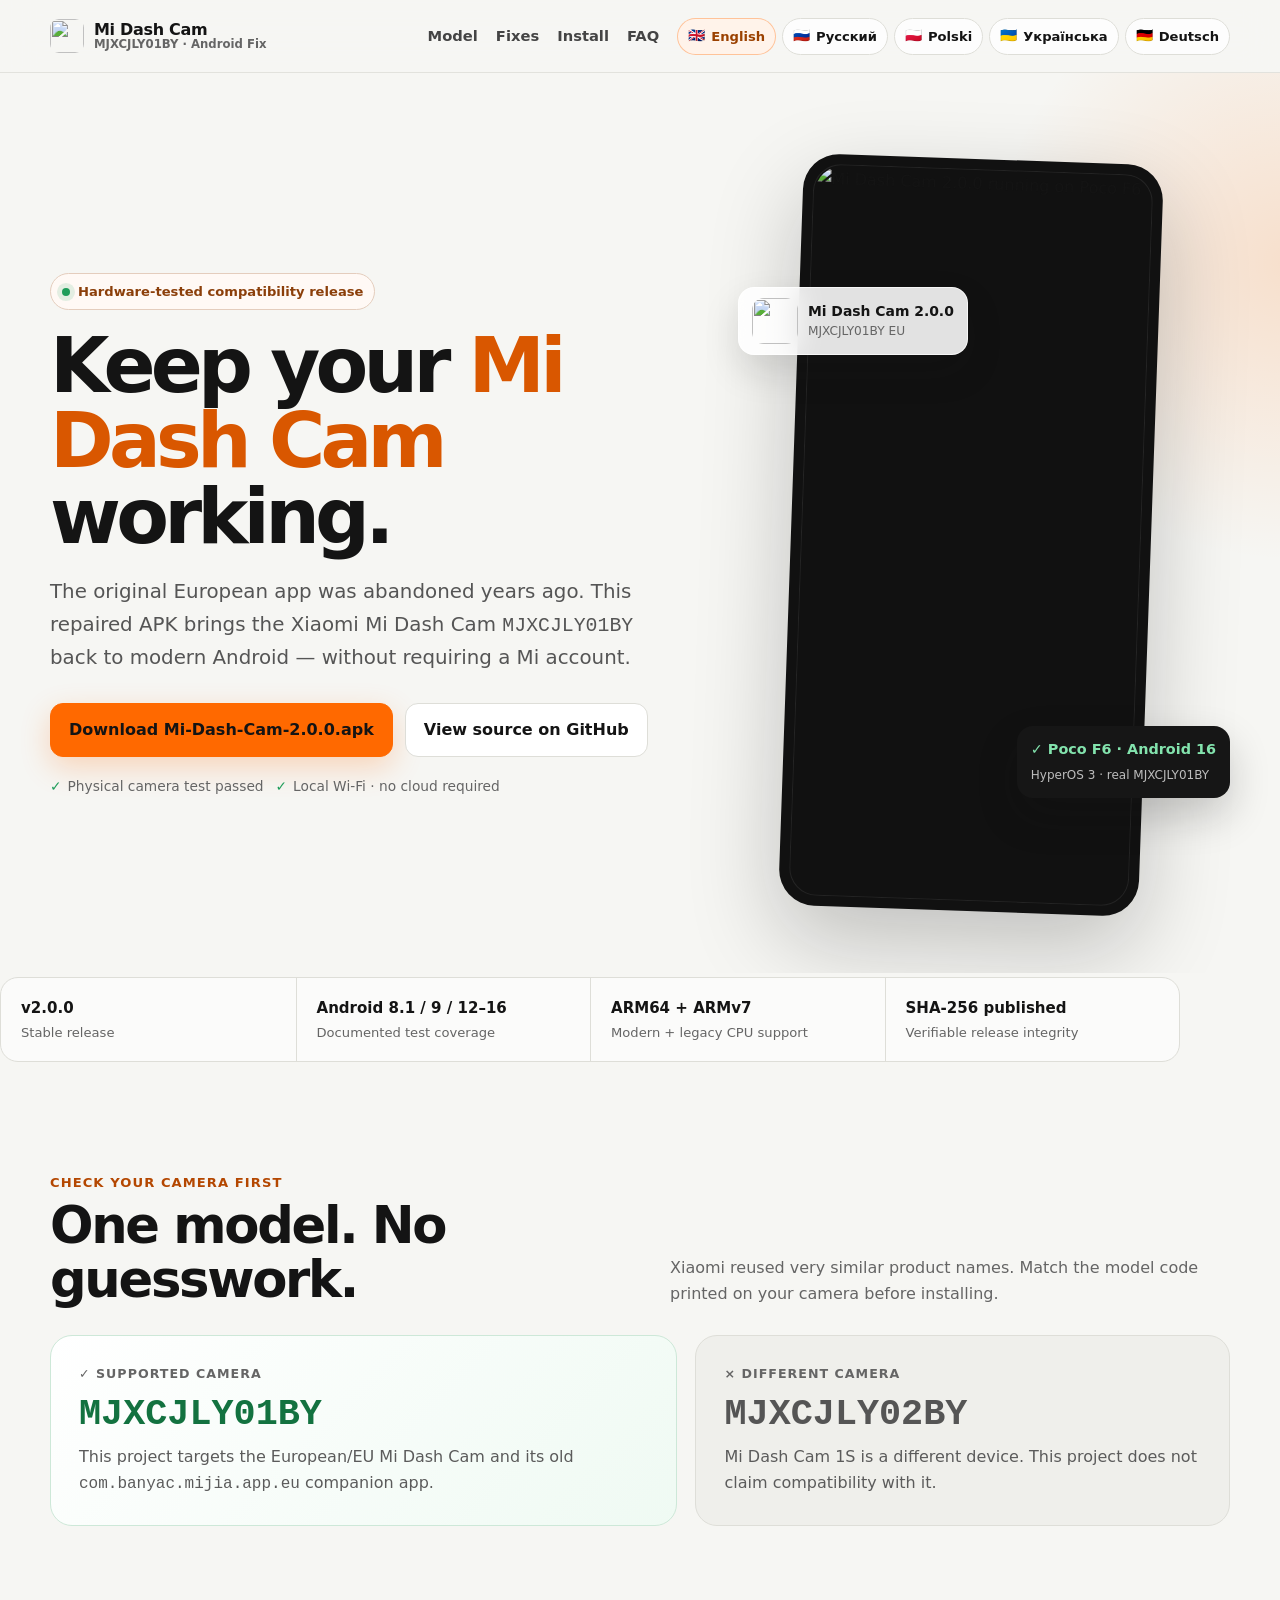
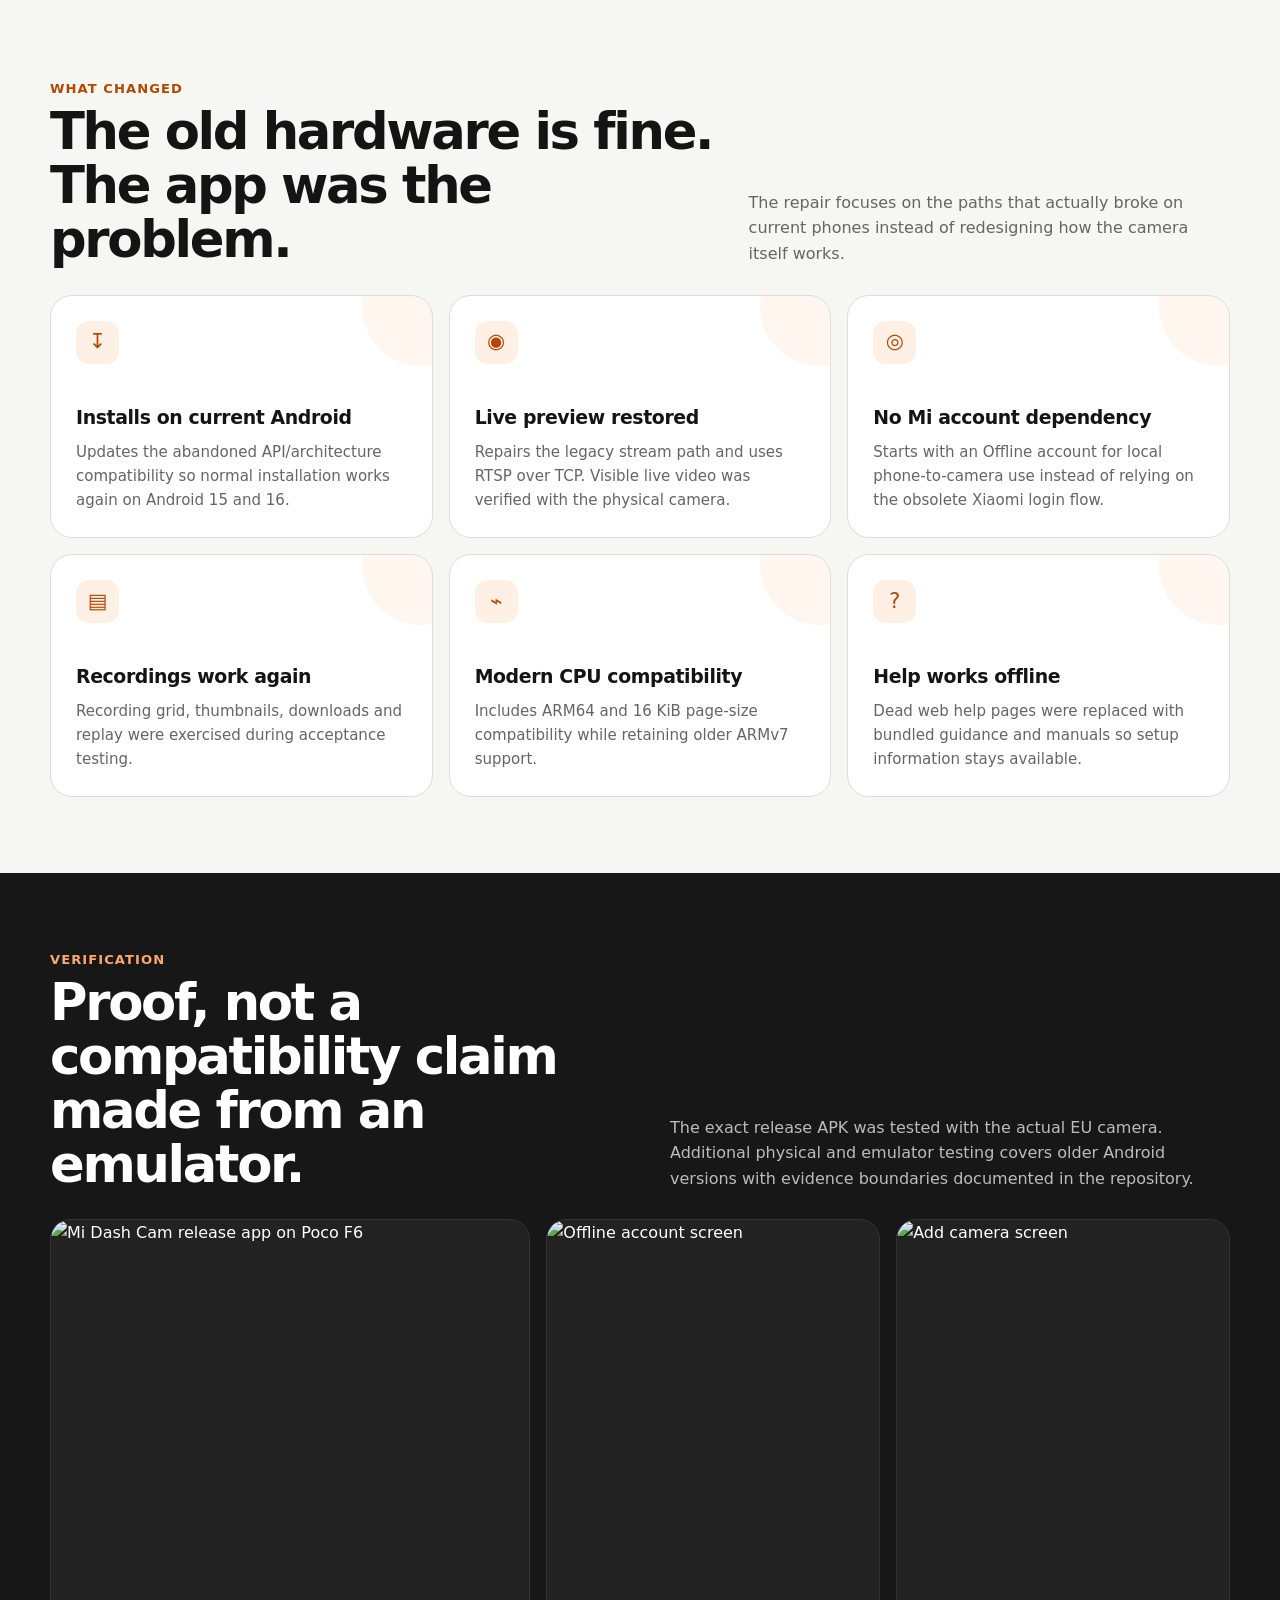
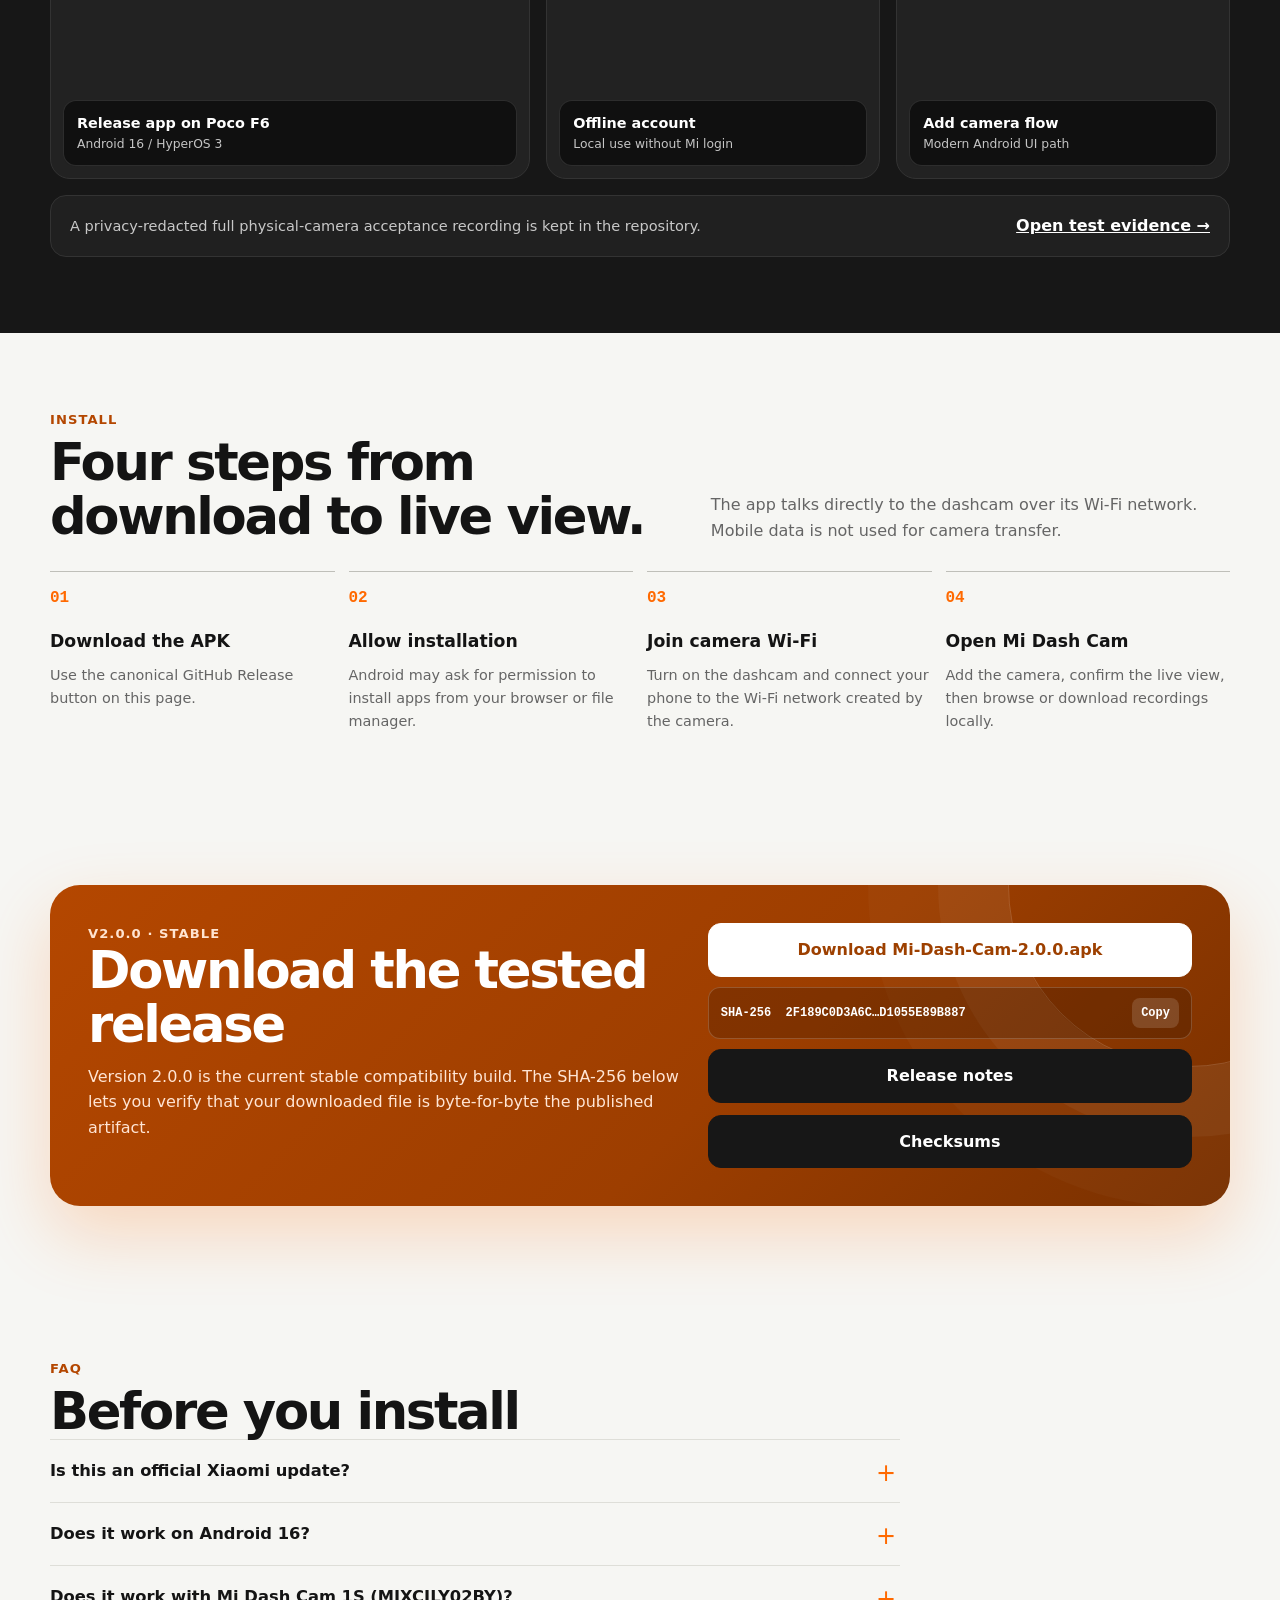
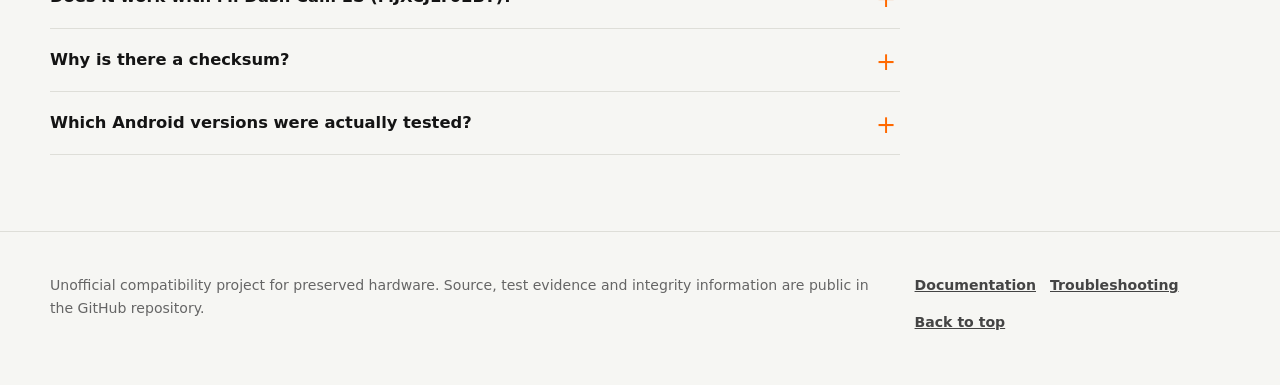
==== site/index.html @ 121d4807 "docs: sync canonical release APK links and site metadata" ====
<!doctype html>
<html lang="en">
<head>
  <meta charset="utf-8">
  <meta name="viewport" content="width=device-width,initial-scale=1">
  <title>Xiaomi Mi Dash Cam MJXCJLY01BY Android APK Fix — Android 15/16 &amp; HyperOS</title>
  <meta name="description" content="Working Xiaomi Mi Dash Cam MJXCJLY01BY EU APK for modern Android and HyperOS. Hardware-tested live preview, Wi-Fi, recordings, downloads and playback.">
  <meta name="robots" content="index,follow,max-image-preview:large,max-snippet:-1,max-video-preview:-1">
  <meta name="theme-color" content="#f6f6f3">
  <link rel="canonical" href="https://void-man-1.github.io/Xiaomi-Mi-Dash-Cam-MJXCJLY01BY-Android-APK-Fix/">
  <link rel="alternate" hreflang="en" href="https://void-man-1.github.io/Xiaomi-Mi-Dash-Cam-MJXCJLY01BY-Android-APK-Fix/">
  <link rel="alternate" hreflang="ru" href="https://void-man-1.github.io/Xiaomi-Mi-Dash-Cam-MJXCJLY01BY-Android-APK-Fix/ru/">
  <link rel="alternate" hreflang="pl" href="https://void-man-1.github.io/Xiaomi-Mi-Dash-Cam-MJXCJLY01BY-Android-APK-Fix/pl/">
  <link rel="alternate" hreflang="uk" href="https://void-man-1.github.io/Xiaomi-Mi-Dash-Cam-MJXCJLY01BY-Android-APK-Fix/uk/">
  <link rel="alternate" hreflang="de" href="https://void-man-1.github.io/Xiaomi-Mi-Dash-Cam-MJXCJLY01BY-Android-APK-Fix/de/">
  <link rel="alternate" hreflang="x-default" href="https://void-man-1.github.io/Xiaomi-Mi-Dash-Cam-MJXCJLY01BY-Android-APK-Fix/">
  <meta property="og:type" content="website">
  <meta property="og:site_name" content="Mi Dash Cam Android Fix">
  <meta property="og:title" content="Xiaomi Mi Dash Cam MJXCJLY01BY Android APK Fix — Android 15/16 &amp; HyperOS">
  <meta property="og:description" content="Working Xiaomi Mi Dash Cam MJXCJLY01BY EU APK for modern Android and HyperOS. Hardware-tested live preview, Wi-Fi, recordings, downloads and playback.">
  <meta property="og:url" content="https://void-man-1.github.io/Xiaomi-Mi-Dash-Cam-MJXCJLY01BY-Android-APK-Fix/">
  <meta property="og:image" content="https://raw.githubusercontent.com/Void-Man-1/Xiaomi-Mi-Dash-Cam-MJXCJLY01BY-Android-APK-Fix/main/assets/screenshots/poco-f6-v2.0.0-main.png">
  <meta name="twitter:card" content="summary_large_image">
  <meta name="twitter:title" content="Xiaomi Mi Dash Cam MJXCJLY01BY Android APK Fix — Android 15/16 &amp; HyperOS">
  <meta name="twitter:description" content="Working Xiaomi Mi Dash Cam MJXCJLY01BY EU APK for modern Android and HyperOS. Hardware-tested live preview, Wi-Fi, recordings, downloads and playback.">
  <meta name="twitter:image" content="https://raw.githubusercontent.com/Void-Man-1/Xiaomi-Mi-Dash-Cam-MJXCJLY01BY-Android-APK-Fix/main/assets/screenshots/poco-f6-v2.0.0-main.png">
  <link rel="icon" href="https://raw.githubusercontent.com/Void-Man-1/Xiaomi-Mi-Dash-Cam-MJXCJLY01BY-Android-APK-Fix/main/assets/app-icon.png">
  <link rel="stylesheet" href="styles.css">
  <script type="application/ld+json">{"@context":"https://schema.org","@type":"SoftwareApplication","name":"Xiaomi Mi Dash Cam MJXCJLY01BY Android APK Fix","applicationCategory":"UtilitiesApplication","operatingSystem":"Android","softwareVersion": "2.0.0","isAccessibleForFree":true,"description":"Working Xiaomi Mi Dash Cam MJXCJLY01BY EU APK for modern Android and HyperOS. Hardware-tested live preview, Wi-Fi, recordings, downloads and playback.","url":"https://void-man-1.github.io/Xiaomi-Mi-Dash-Cam-MJXCJLY01BY-Android-APK-Fix/","downloadUrl": "https://github.com/Void-Man-1/Xiaomi-Mi-Dash-Cam-MJXCJLY01BY-Android-APK-Fix/releases/download/v2.0.0/Mi-Dash-Cam-2.0.0.apk","softwareRequirements":"Xiaomi Mi Dash Cam MJXCJLY01BY European/EU model","codeRepository":"https://github.com/Void-Man-1/Xiaomi-Mi-Dash-Cam-MJXCJLY01BY-Android-APK-Fix","releaseNotes": "https://github.com/Void-Man-1/Xiaomi-Mi-Dash-Cam-MJXCJLY01BY-Android-APK-Fix/releases/tag/v2.0.0"}</script>
  <script type="application/ld+json">{"@context":"https://schema.org","@type":"FAQPage","mainEntity":[{"@type":"Question","name":"Is this an official Xiaomi update?","acceptedAnswer":{"@type":"Answer","text":"No. This is an independent preservation/compatibility project for abandoned companion software. Xiaomi, Mi, Mijia and 70mai names belong to their respective owners."}},{"@type":"Question","name":"Does it work on Android 16?","acceptedAnswer":{"@type":"Answer","text":"Yes for the tested target. The exact 2.0.0 release completed a full physical-camera test on a Poco F6 running Android 16 / HyperOS 3."}},{"@type":"Question","name":"Does it work with Mi Dash Cam 1S (MJXCJLY02BY)?","acceptedAnswer":{"@type":"Answer","text":"No compatibility claim is made for MJXCJLY02BY. Check the model label and use this project only for MJXCJLY01BY EU."}},{"@type":"Question","name":"Why is there a checksum?","acceptedAnswer":{"@type":"Answer","text":"A SHA-256 checksum lets you confirm the APK you downloaded is exactly the artifact published by this repository. Android also requires APKs to be signed; this compatibility build is release-signed by the project, not by Xiaomi’s original key."}},{"@type":"Question","name":"Which Android versions were actually tested?","acceptedAnswer":{"@type":"Answer","text":"Physical or emulator testing is documented for Android 8.1, 9 and 12 through 16. Android 10–11 are not currently claimed as tested."}}]}</script>
</head>
<body>
<a class="skip" href="#content">Skip to content</a>
<header class="site-header">
  <div class="wrap nav">
    <a class="brand" href="https://void-man-1.github.io/Xiaomi-Mi-Dash-Cam-MJXCJLY01BY-Android-APK-Fix/"><img src="https://raw.githubusercontent.com/Void-Man-1/Xiaomi-Mi-Dash-Cam-MJXCJLY01BY-Android-APK-Fix/main/assets/app-icon.png" width="34" height="34" alt=""><span class="brand-text">Mi Dash Cam <small>MJXCJLY01BY · Android Fix</small></span></a>
    <nav class="nav-links" aria-label="Page"><a href="#model">Model</a><a href="#fixes">Fixes</a><a href="#install">Install</a><a href="#faq">FAQ</a></nav>
    <nav class="langs" aria-label="Language"><a class="lang active" href="https://void-man-1.github.io/Xiaomi-Mi-Dash-Cam-MJXCJLY01BY-Android-APK-Fix/" lang="en" hreflang="en" aria-current="page"><span class="flag" aria-hidden="true">🇬🇧</span><span class="label">English</span></a><a class="lang" href="https://void-man-1.github.io/Xiaomi-Mi-Dash-Cam-MJXCJLY01BY-Android-APK-Fix/ru/" lang="ru" hreflang="ru"><span class="flag" aria-hidden="true">🇷🇺</span><span class="label">Русский</span></a><a class="lang" href="https://void-man-1.github.io/Xiaomi-Mi-Dash-Cam-MJXCJLY01BY-Android-APK-Fix/pl/" lang="pl" hreflang="pl"><span class="flag" aria-hidden="true">🇵🇱</span><span class="label">Polski</span></a><a class="lang" href="https://void-man-1.github.io/Xiaomi-Mi-Dash-Cam-MJXCJLY01BY-Android-APK-Fix/uk/" lang="uk" hreflang="uk"><span class="flag" aria-hidden="true">🇺🇦</span><span class="label">Українська</span></a><a class="lang" href="https://void-man-1.github.io/Xiaomi-Mi-Dash-Cam-MJXCJLY01BY-Android-APK-Fix/de/" lang="de" hreflang="de"><span class="flag" aria-hidden="true">🇩🇪</span><span class="label">Deutsch</span></a></nav>
  </div>
</header>
<main id="content">
<section class="hero">
 <div class="wrap hero-grid">
  <div>
   <div class="eyebrow"><span class="status-dot" aria-hidden="true"></span>Hardware-tested compatibility release</div>
   <h1>Keep your <span class="accent">Mi Dash Cam</span> working.</h1>
   <p class="lede">The original European app was abandoned years ago. This repaired APK brings the Xiaomi Mi Dash Cam <code>MJXCJLY01BY</code> back to modern Android — without requiring a Mi account.</p>
   <div class="actions">
    <!-- latest-apk-site:start --><a class="btn primary" href="https://github.com/Void-Man-1/Xiaomi-Mi-Dash-Cam-MJXCJLY01BY-Android-APK-Fix/releases/download/v2.0.0/Mi-Dash-Cam-2.0.0.apk">Download Mi-Dash-Cam-2.0.0.apk</a><!-- latest-apk-site:end -->
    <a class="btn secondary" href="https://github.com/Void-Man-1/Xiaomi-Mi-Dash-Cam-MJXCJLY01BY-Android-APK-Fix">View source on GitHub</a>
   </div>
   <div class="microproof"><span><b class="tick">✓</b>Physical camera test passed</span><span><b class="tick">✓</b>Local Wi-Fi · no cloud required</span></div>
  </div>
  <div class="visual" aria-label="Mi Dash Cam app verification screenshots">
   <div class="visual-card"><img src="https://raw.githubusercontent.com/Void-Man-1/Xiaomi-Mi-Dash-Cam-MJXCJLY01BY-Android-APK-Fix/main/assets/screenshots/poco-f6-v2.0.0-main.png" alt="Mi Dash Cam 2.0.0 running on Poco F6" fetchpriority="high"></div>
   <div class="app-float"><img src="https://raw.githubusercontent.com/Void-Man-1/Xiaomi-Mi-Dash-Cam-MJXCJLY01BY-Android-APK-Fix/main/assets/app-icon.png" width="46" height="46" alt=""><div><strong>Mi Dash Cam 2.0.0</strong><small>MJXCJLY01BY EU</small></div></div>
   <div class="proof-float"><strong class="checkline">✓ Poco F6 · Android 16</strong><span>HyperOS 3 · real MJXCJLY01BY</span></div>
  </div>
 </div>
</section>
<div class="wrap trust-strip reveal"><div class="trust-grid"><div class="trust-item"><strong>v2.0.0</strong><span>Stable release</span></div><div class="trust-item"><strong>Android 8.1 / 9 / 12–16</strong><span>Documented test coverage</span></div><div class="trust-item"><strong>ARM64 + ARMv7</strong><span>Modern + legacy CPU support</span></div><div class="trust-item"><strong>SHA-256 published</strong><span>Verifiable release integrity</span></div></div></div>
<section class="section" id="model"><div class="wrap reveal"><div class="section-head"><div><div class="kicker">Check your camera first</div><h2>One model. No guesswork.</h2></div><p>Xiaomi reused very similar product names. Match the model code printed on your camera before installing.</p></div><div class="model-panel"><article class="model-good"><div class="model-label">✓ SUPPORTED CAMERA</div><div class="model-code">MJXCJLY01BY</div><p>This project targets the European/EU Mi Dash Cam and its old <code>com.banyac.mijia.app.eu</code> companion app.</p></article><article class="model-bad"><div class="model-label">× DIFFERENT CAMERA</div><div class="model-code">MJXCJLY02BY</div><p>Mi Dash Cam 1S is a different device. This project does not claim compatibility with it.</p></article></div></div></section>
<section class="section" id="fixes"><div class="wrap reveal"><div class="section-head"><div><div class="kicker">What changed</div><h2>The old hardware is fine. The app was the problem.</h2></div><p>The repair focuses on the paths that actually broke on current phones instead of redesigning how the camera itself works.</p></div><div class="features">
<article class="feature"><div class="feature-icon">↧</div><h3>Installs on current Android</h3><p>Updates the abandoned API/architecture compatibility so normal installation works again on Android 15 and 16.</p></article>
<article class="feature"><div class="feature-icon">◉</div><h3>Live preview restored</h3><p>Repairs the legacy stream path and uses RTSP over TCP. Visible live video was verified with the physical camera.</p></article>
<article class="feature"><div class="feature-icon">◎</div><h3>No Mi account dependency</h3><p>Starts with an Offline account for local phone-to-camera use instead of relying on the obsolete Xiaomi login flow.</p></article>
<article class="feature"><div class="feature-icon">▤</div><h3>Recordings work again</h3><p>Recording grid, thumbnails, downloads and replay were exercised during acceptance testing.</p></article>
<article class="feature"><div class="feature-icon">⌁</div><h3>Modern CPU compatibility</h3><p>Includes ARM64 and 16 KiB page-size compatibility while retaining older ARMv7 support.</p></article>
<article class="feature"><div class="feature-icon">?</div><h3>Help works offline</h3><p>Dead web help pages were replaced with bundled guidance and manuals so setup information stays available.</p></article>
</div></div></section>
<section class="section proof-section"><div class="wrap reveal"><div class="section-head"><div><div class="kicker">Verification</div><h2>Proof, not a compatibility claim made from an emulator.</h2></div><p>The exact release APK was tested with the actual EU camera. Additional physical and emulator testing covers older Android versions with evidence boundaries documented in the repository.</p></div><div class="gallery">
<figure class="shot"><img src="https://raw.githubusercontent.com/Void-Man-1/Xiaomi-Mi-Dash-Cam-MJXCJLY01BY-Android-APK-Fix/main/assets/screenshots/poco-f6-v2.0.0-main.png" alt="Mi Dash Cam release app on Poco F6" loading="lazy"><figcaption class="shot-caption"><strong>Release app on Poco F6</strong><span>Android 16 / HyperOS 3</span></figcaption></figure>
<figure class="shot"><img src="https://raw.githubusercontent.com/Void-Man-1/Xiaomi-Mi-Dash-Cam-MJXCJLY01BY-Android-APK-Fix/main/assets/screenshots/offline-account-redmi-android16.png" alt="Offline account screen" loading="lazy"><figcaption class="shot-caption"><strong>Offline account</strong><span>Local use without Mi login</span></figcaption></figure>
<figure class="shot"><img src="https://raw.githubusercontent.com/Void-Man-1/Xiaomi-Mi-Dash-Cam-MJXCJLY01BY-Android-APK-Fix/main/assets/screenshots/galaxy-s24-ultra-android14-add-camera.png" alt="Add camera screen" loading="lazy"><figcaption class="shot-caption"><strong>Add camera flow</strong><span>Modern Android UI path</span></figcaption></figure>
</div><div class="evidence-bar"><p>A privacy-redacted full physical-camera acceptance recording is kept in the repository.</p><a href="https://github.com/Void-Man-1/Xiaomi-Mi-Dash-Cam-MJXCJLY01BY-Android-APK-Fix/blob/main/assets/evidence/poco-f6-android16-v2.0.0-full-camera-test.mp4">Open test evidence →</a></div></div></section>
<section class="section" id="install"><div class="wrap reveal"><div class="section-head"><div><div class="kicker">Install</div><h2>Four steps from download to live view.</h2></div><p>The app talks directly to the dashcam over its Wi-Fi network. Mobile data is not used for camera transfer.</p></div><div class="steps"><article class="step"><h3>Download the APK</h3><p>Use the canonical GitHub Release button on this page.</p></article><article class="step"><h3>Allow installation</h3><p>Android may ask for permission to install apps from your browser or file manager.</p></article><article class="step"><h3>Join camera Wi-Fi</h3><p>Turn on the dashcam and connect your phone to the Wi-Fi network created by the camera.</p></article><article class="step"><h3>Open Mi Dash Cam</h3><p>Add the camera, confirm the live view, then browse or download recordings locally.</p></article></div></div></section>
<section class="section"><div class="wrap reveal"><div class="download-card"><div><div class="kicker" style="color:#ffe4d1">v2.0.0 · Stable</div><h2>Download the tested release</h2><p>Version 2.0.0 is the current stable compatibility build. The SHA-256 below lets you verify that your downloaded file is byte-for-byte the published artifact.</p></div><div class="download-actions"><!-- latest-apk-site:start --><a class="btn primary" href="https://github.com/Void-Man-1/Xiaomi-Mi-Dash-Cam-MJXCJLY01BY-Android-APK-Fix/releases/download/v2.0.0/Mi-Dash-Cam-2.0.0.apk">Download Mi-Dash-Cam-2.0.0.apk</a><!-- latest-apk-site:end --><div class="hash"><span>SHA-256&nbsp; 2F189C0D3A6C…D1055E89B887</span><button type="button" data-copy-hash="2F189C0D3A6C9965036EDDBFA927EB7FD720C47D611991EB5EC1D1055E89B887" data-copied="Copied">Copy</button></div><div class="actions"><a class="btn dark" href="https://github.com/Void-Man-1/Xiaomi-Mi-Dash-Cam-MJXCJLY01BY-Android-APK-Fix/releases/tag/v2.0.0">Release notes</a><a class="btn dark" href="https://github.com/Void-Man-1/Xiaomi-Mi-Dash-Cam-MJXCJLY01BY-Android-APK-Fix/blob/main/checksums/SHA256SUMS.txt">Checksums</a></div></div></div></div></section>
<section class="section" id="faq"><div class="wrap reveal"><div class="kicker">FAQ</div><h2>Before you install</h2><div class="faq"><details><summary>Is this an official Xiaomi update?</summary><p>No. This is an independent preservation/compatibility project for abandoned companion software. Xiaomi, Mi, Mijia and 70mai names belong to their respective owners.</p></details><details><summary>Does it work on Android 16?</summary><p>Yes for the tested target. The exact 2.0.0 release completed a full physical-camera test on a Poco F6 running Android 16 / HyperOS 3.</p></details><details><summary>Does it work with Mi Dash Cam 1S (MJXCJLY02BY)?</summary><p>No compatibility claim is made for MJXCJLY02BY. Check the model label and use this project only for MJXCJLY01BY EU.</p></details><details><summary>Why is there a checksum?</summary><p>A SHA-256 checksum lets you confirm the APK you downloaded is exactly the artifact published by this repository. Android also requires APKs to be signed; this compatibility build is release-signed by the project, not by Xiaomi’s original key.</p></details><details><summary>Which Android versions were actually tested?</summary><p>Physical or emulator testing is documented for Android 8.1, 9 and 12 through 16. Android 10–11 are not currently claimed as tested.</p></details></div></div></section>
</main>
<footer class="footer"><div class="wrap footer-grid"><div>Unofficial compatibility project for preserved hardware. Source, test evidence and integrity information are public in the GitHub repository.</div><div class="footer-links"><a href="https://github.com/Void-Man-1/Xiaomi-Mi-Dash-Cam-MJXCJLY01BY-Android-APK-Fix#readme">Documentation</a><a href="https://github.com/Void-Man-1/Xiaomi-Mi-Dash-Cam-MJXCJLY01BY-Android-APK-Fix/blob/main/docs/TROUBLESHOOTING.md">Troubleshooting</a><a href="#content">Back to top</a></div></div></footer>
<script src="app.js" defer></script>
</body>
</html>
---- site/styles.css ----
:root{
  color-scheme:light;
  --bg:#f6f6f3;
  --surface:#ffffff;
  --surface-2:#f0f0ec;
  --ink:#141414;
  --muted:#656565;
  --line:#deded8;
  --orange:#ff6900;
  --orange-text:#d95700;
  --orange-dark:#b44700;
  --green:#1f9d5a;
  --green-soft:#e7f6ed;
  --dark:#171717;
  --dark-2:#232323;
  --radius:22px;
  --shadow:0 24px 70px rgba(20,20,20,.10);
  --max:1180px;
}
*{box-sizing:border-box}
html{scroll-behavior:smooth}
body{margin:0;background:var(--bg);color:var(--ink);font:16px/1.6 Inter,ui-sans-serif,system-ui,-apple-system,BlinkMacSystemFont,"Segoe UI",Roboto,Arial,sans-serif;-webkit-font-smoothing:antialiased}
a{color:inherit}
img{max-width:100%;display:block}
button,a{ -webkit-tap-highlight-color:transparent }
.skip{position:absolute;left:-999px;top:8px;background:#fff;padding:10px 14px;border-radius:10px;z-index:99}.skip:focus{left:8px}
.wrap{width:min(calc(100% - 34px),var(--max));margin-inline:auto}
.site-header{position:sticky;top:0;z-index:50;border-bottom:1px solid rgba(222,222,216,.8);background:rgba(246,246,243,.84);backdrop-filter:blur(18px);-webkit-backdrop-filter:blur(18px)}
.nav{min-height:72px;display:flex;align-items:center;justify-content:space-between;gap:18px}
.brand{display:flex;align-items:center;gap:10px;text-decoration:none;font-weight:850;letter-spacing:-.02em;white-space:nowrap}.brand img{width:34px;height:34px;border-radius:9px}.brand small{display:block;color:var(--muted);font-weight:650;font-size:.73rem;letter-spacing:0}.brand-text{line-height:1.1}
.nav-links{display:flex;align-items:center;gap:18px;margin-left:auto}.nav-links>a{text-decoration:none;color:#444;font-weight:700;font-size:.92rem}.nav-links>a:hover{color:var(--orange)}
.langs{display:flex;align-items:center;gap:6px;overflow-x:auto;scrollbar-width:none}.langs::-webkit-scrollbar{display:none}.lang{display:inline-flex;align-items:center;gap:6px;border:1px solid var(--line);background:rgba(255,255,255,.72);border-radius:999px;padding:7px 10px;text-decoration:none;font-weight:760;font-size:.82rem;white-space:nowrap}.lang:hover,.lang:focus-visible{border-color:#bbb;background:#fff}.lang.active{border-color:rgba(255,105,0,.35);background:#fff3ea;color:#9b4100}.flag{font-size:1.05em;line-height:1}
.hero{position:relative;overflow:hidden;padding:86px 0 62px}.hero:before{content:"";position:absolute;inset:-120px -25% auto auto;width:620px;height:620px;background:radial-gradient(circle,rgba(255,105,0,.16),rgba(255,105,0,0) 68%);pointer-events:none}.hero-grid{display:grid;grid-template-columns:minmax(0,1.08fr) minmax(340px,.92fr);gap:54px;align-items:center}.eyebrow{display:inline-flex;align-items:center;gap:8px;margin-bottom:18px;padding:7px 11px;border:1px solid #e4cdbd;border-radius:999px;background:#fff9f5;color:#8b3f0a;font-weight:800;font-size:.82rem}.status-dot{width:8px;height:8px;border-radius:50%;background:var(--green);box-shadow:0 0 0 5px rgba(31,157,90,.12)}
h1{font-size:clamp(2.65rem,6vw,5.45rem);line-height:.98;letter-spacing:-.062em;margin:0 0 22px;max-width:800px}.accent{color:var(--orange-text)}.lede{font-size:clamp(1.05rem,1.6vw,1.24rem);line-height:1.65;color:#555;max-width:710px;margin:0 0 28px}
.actions{display:flex;gap:12px;flex-wrap:wrap}.btn{display:inline-flex;align-items:center;justify-content:center;gap:9px;min-height:51px;padding:13px 18px;border-radius:13px;border:1px solid var(--line);text-decoration:none;font-weight:850;transition:transform .18s ease,box-shadow .18s ease,background .18s ease,border-color .18s ease}.btn:hover{transform:translateY(-2px)}.btn.primary{background:var(--orange);border-color:var(--orange);color:#141414;box-shadow:0 10px 30px rgba(255,105,0,.24)}.btn.primary:hover{background:#e85f00;box-shadow:0 14px 34px rgba(255,105,0,.28)}.btn.secondary{background:#fff}.btn.secondary:hover{border-color:#bbb;box-shadow:0 8px 24px rgba(20,20,20,.08)}.btn.dark{background:var(--dark);border-color:var(--dark);color:#fff}
.microproof{display:flex;align-items:center;gap:12px;flex-wrap:wrap;margin-top:18px;color:var(--muted);font-size:.86rem}.microproof span{display:inline-flex;align-items:center;gap:6px}.tick{color:var(--green);font-weight:900}
.visual{position:relative;min-height:540px;display:grid;place-items:center}.visual-card{position:relative;width:min(360px,85%);padding:12px;border-radius:36px;background:#111;box-shadow:0 34px 90px rgba(12,12,12,.23);transform:rotate(2deg);animation:float 7s ease-in-out infinite}.visual-card:before{content:"";position:absolute;inset:10px;border-radius:28px;box-shadow:inset 0 0 0 1px rgba(255,255,255,.08);pointer-events:none}.visual-card img{border-radius:27px;width:100%;aspect-ratio:9/19.5;object-fit:cover;object-position:top}.app-float{position:absolute;left:5%;top:17%;display:flex;align-items:center;gap:10px;padding:10px 13px;border:1px solid rgba(255,255,255,.72);border-radius:16px;background:rgba(255,255,255,.88);box-shadow:0 16px 36px rgba(20,20,20,.13);backdrop-filter:blur(14px);animation:float 6s ease-in-out -1.5s infinite}.app-float img{width:46px;height:46px;border-radius:12px}.app-float strong{display:block;font-size:.87rem}.app-float small{display:block;color:var(--muted);font-size:.76rem}.proof-float{position:absolute;right:0;bottom:15%;max-width:220px;padding:12px 14px;border-radius:16px;background:#161616;color:#fff;box-shadow:0 18px 40px rgba(20,20,20,.2);animation:float 8s ease-in-out -3s infinite}.proof-float strong{display:block;font-size:.9rem}.proof-float span{font-size:.75rem;color:#bdbdbd}.proof-float .checkline{color:#83e3ad}
@keyframes float{0%,100%{transform:translateY(0) rotate(2deg)}50%{transform:translateY(-10px) rotate(1deg)}}
.trust-strip{margin:4px 0 34px}.trust-grid{display:grid;grid-template-columns:repeat(4,1fr);border:1px solid var(--line);border-radius:18px;background:rgba(255,255,255,.64);overflow:hidden}.trust-item{padding:18px 20px}.trust-item+.trust-item{border-left:1px solid var(--line)}.trust-item strong{display:block;font-size:.94rem}.trust-item span{display:block;color:var(--muted);font-size:.82rem;margin-top:2px}
.section{padding:76px 0}.section-head{display:flex;justify-content:space-between;align-items:end;gap:24px;margin-bottom:28px}.kicker{color:var(--orange-dark);font-weight:850;font-size:.82rem;letter-spacing:.08em;text-transform:uppercase}.section h2{font-size:clamp(2rem,4vw,3.35rem);line-height:1.05;letter-spacing:-.045em;margin:6px 0 0}.section-head p{max-width:560px;margin:0;color:var(--muted)}
.model-panel{display:grid;grid-template-columns:1.08fr .92fr;gap:18px}.model-good,.model-bad{border-radius:var(--radius);padding:28px;border:1px solid var(--line);background:#fff}.model-good{border-color:#cde8d8;background:linear-gradient(135deg,#fff 0,#effaf3 100%)}.model-bad{background:#efefeb}.model-label{font-size:.79rem;text-transform:uppercase;letter-spacing:.08em;font-weight:850;color:var(--muted)}.model-code{font:800 clamp(1.45rem,3vw,2.3rem)/1.15 ui-monospace,SFMono-Regular,Consolas,monospace;margin:9px 0}.model-good .model-code{color:#137240}.model-bad .model-code{color:#555}.model-panel p{margin:0;color:#5b5b5b}
.features{display:grid;grid-template-columns:repeat(3,1fr);gap:16px}.feature{position:relative;min-height:235px;border:1px solid var(--line);border-radius:var(--radius);background:var(--surface);padding:25px;overflow:hidden}.feature:after{content:"";position:absolute;width:120px;height:120px;border-radius:50%;right:-50px;top:-50px;background:rgba(255,105,0,.06)}.feature-icon{width:43px;height:43px;display:grid;place-items:center;border-radius:13px;background:#fff0e5;color:var(--orange-dark);font-size:1.3rem;margin-bottom:38px}.feature h3{font-size:1.18rem;letter-spacing:-.02em;margin:0 0 8px}.feature p{margin:0;color:var(--muted);font-size:.94rem}
.proof-section{background:var(--dark);color:#fff}.proof-section .section-head p{color:#bcbcbc}.proof-section .kicker{color:#ffa76d}.gallery{display:grid;grid-template-columns:1.18fr .82fr .82fr;gap:16px}.shot{margin:0;position:relative;border:1px solid #333;border-radius:20px;background:#222;overflow:hidden;min-height:440px}.shot img{width:100%;height:100%;object-fit:cover;object-position:top}.shot:first-child{min-height:560px}.shot-caption{position:absolute;left:12px;right:12px;bottom:12px;padding:11px 13px;border:1px solid rgba(255,255,255,.12);border-radius:13px;background:rgba(10,10,10,.72);backdrop-filter:blur(12px)}.shot-caption strong{display:block;font-size:.9rem}.shot-caption span{display:block;color:#c5c5c5;font-size:.77rem}.evidence-bar{margin-top:16px;display:flex;justify-content:space-between;align-items:center;gap:16px;border:1px solid #333;border-radius:16px;background:#202020;padding:17px 19px}.evidence-bar p{margin:0;color:#c8c8c8;font-size:.91rem}.evidence-bar a{color:#fff;font-weight:800}
.steps{display:grid;grid-template-columns:repeat(4,1fr);gap:14px;counter-reset:steps}.step{counter-increment:steps;border-top:1px solid #bfbfb9;padding-top:18px}.step:before{content:"0" counter(steps);display:block;color:var(--orange);font:850 1rem/1 ui-monospace,SFMono-Regular,Consolas,monospace;margin-bottom:22px}.step h3{margin:0 0 8px;font-size:1.08rem}.step p{margin:0;color:var(--muted);font-size:.9rem}
.download-card{position:relative;overflow:hidden;display:grid;grid-template-columns:1.1fr .9fr;gap:28px;border-radius:30px;background:linear-gradient(135deg,#b44700 0,#9d3e00 58%,#783000 100%);color:#fff;padding:38px;box-shadow:0 28px 70px rgba(255,105,0,.22)}.download-card:after{content:"";position:absolute;width:360px;height:360px;border:1px solid rgba(255,255,255,.16);border-radius:50%;right:-140px;top:-180px;box-shadow:0 0 0 70px rgba(255,255,255,.045),0 0 0 140px rgba(255,255,255,.025)}.download-card h2{margin:0 0 12px;color:#fff}.download-card p{margin:0;color:#ffe5d4}.download-actions{position:relative;z-index:2;display:flex;flex-direction:column;align-items:stretch;justify-content:center;gap:10px}.download-actions .btn{width:100%}.download-actions .btn.primary{background:#fff;color:#9d4000;border-color:#fff;box-shadow:none}.hash{display:flex;align-items:center;justify-content:space-between;gap:8px;background:rgba(0,0,0,.18);border:1px solid rgba(255,255,255,.18);border-radius:12px;padding:10px 12px;font:700 .75rem/1.35 ui-monospace,SFMono-Regular,Consolas,monospace}.hash button{border:0;background:rgba(255,255,255,.14);color:#fff;border-radius:8px;padding:7px 9px;cursor:pointer;font:inherit}.hash button:hover{background:rgba(255,255,255,.23)}
.faq{max-width:850px}.faq details{border-top:1px solid var(--line);padding:18px 0}.faq details:last-child{border-bottom:1px solid var(--line)}.faq summary{cursor:pointer;font-weight:820;font-size:1.02rem;list-style:none;padding-right:30px;position:relative}.faq summary::-webkit-details-marker{display:none}.faq summary:after{content:"+";position:absolute;right:4px;top:-4px;color:var(--orange);font-size:1.5rem;font-weight:500}.faq details[open] summary:after{content:"–"}.faq p{color:var(--muted);margin:10px 0 0}
.footer{padding:42px 0 54px;border-top:1px solid var(--line);color:var(--muted);font-size:.88rem}.footer-grid{display:flex;justify-content:space-between;gap:28px}.footer a{font-weight:700;color:#444}.footer-links{display:flex;gap:14px;flex-wrap:wrap}
.reveal{opacity:0;transform:translateY(16px);transition:opacity .65s ease,transform .65s ease}.reveal.visible{opacity:1;transform:none}
:focus-visible{outline:3px solid rgba(255,105,0,.42);outline-offset:3px}
@media(max-width:980px){.nav-links{display:none}.hero-grid,.model-panel,.download-card{grid-template-columns:1fr}.hero-grid{gap:28px}.hero{padding-top:58px}.visual{min-height:480px}.trust-grid{grid-template-columns:repeat(2,1fr)}.trust-item:nth-child(3){border-left:0;border-top:1px solid var(--line)}.trust-item:nth-child(4){border-top:1px solid var(--line)}.features{grid-template-columns:1fr 1fr}.gallery{grid-template-columns:1fr 1fr}.shot:first-child{grid-column:1/-1}.steps{grid-template-columns:1fr 1fr}.section-head{display:block}.section-head p{margin-top:12px}}
@media(max-width:680px){.wrap{width:min(calc(100% - 24px),var(--max))}.nav{min-height:66px;align-items:center;flex-wrap:wrap;padding:10px 0}.brand small{display:none}.brand{padding-top:0}.langs{order:3;width:100%;max-width:none;flex-wrap:wrap;justify-content:flex-start;padding:3px 0 2px}.lang{padding:6px 9px;flex:0 0 auto}.hero{padding:42px 0 34px}.hero-grid{display:block}h1{font-size:clamp(2.5rem,14vw,4rem);margin-bottom:18px}.lede{font-size:1rem}.actions{display:grid}.btn{width:100%}.microproof{font-size:.8rem}.visual{min-height:410px;margin-top:34px}.visual-card{width:250px}.app-float{left:0;top:15%;transform:scale(.9)}.proof-float{right:0;bottom:8%;max-width:180px}.trust-grid{grid-template-columns:1fr 1fr}.trust-item{padding:14px}.trust-item:nth-child(odd){border-left:0}.trust-item:nth-child(2){border-left:1px solid var(--line)}.trust-item:nth-child(3),.trust-item:nth-child(4){border-top:1px solid var(--line)}.section{padding:54px 0}.features,.gallery,.steps{grid-template-columns:1fr}.feature{min-height:auto}.feature-icon{margin-bottom:26px}.shot,.shot:first-child{grid-column:auto;min-height:480px}.evidence-bar{align-items:flex-start;flex-direction:column}.download-card{padding:26px;border-radius:24px}.hash{align-items:flex-start;flex-direction:column}.footer-grid{flex-direction:column}.footer-links{gap:10px}}
@media(prefers-reduced-motion:reduce){html{scroll-behavior:auto}.visual-card,.app-float,.proof-float{animation:none}.btn,.reveal{transition:none}.reveal{opacity:1;transform:none}}
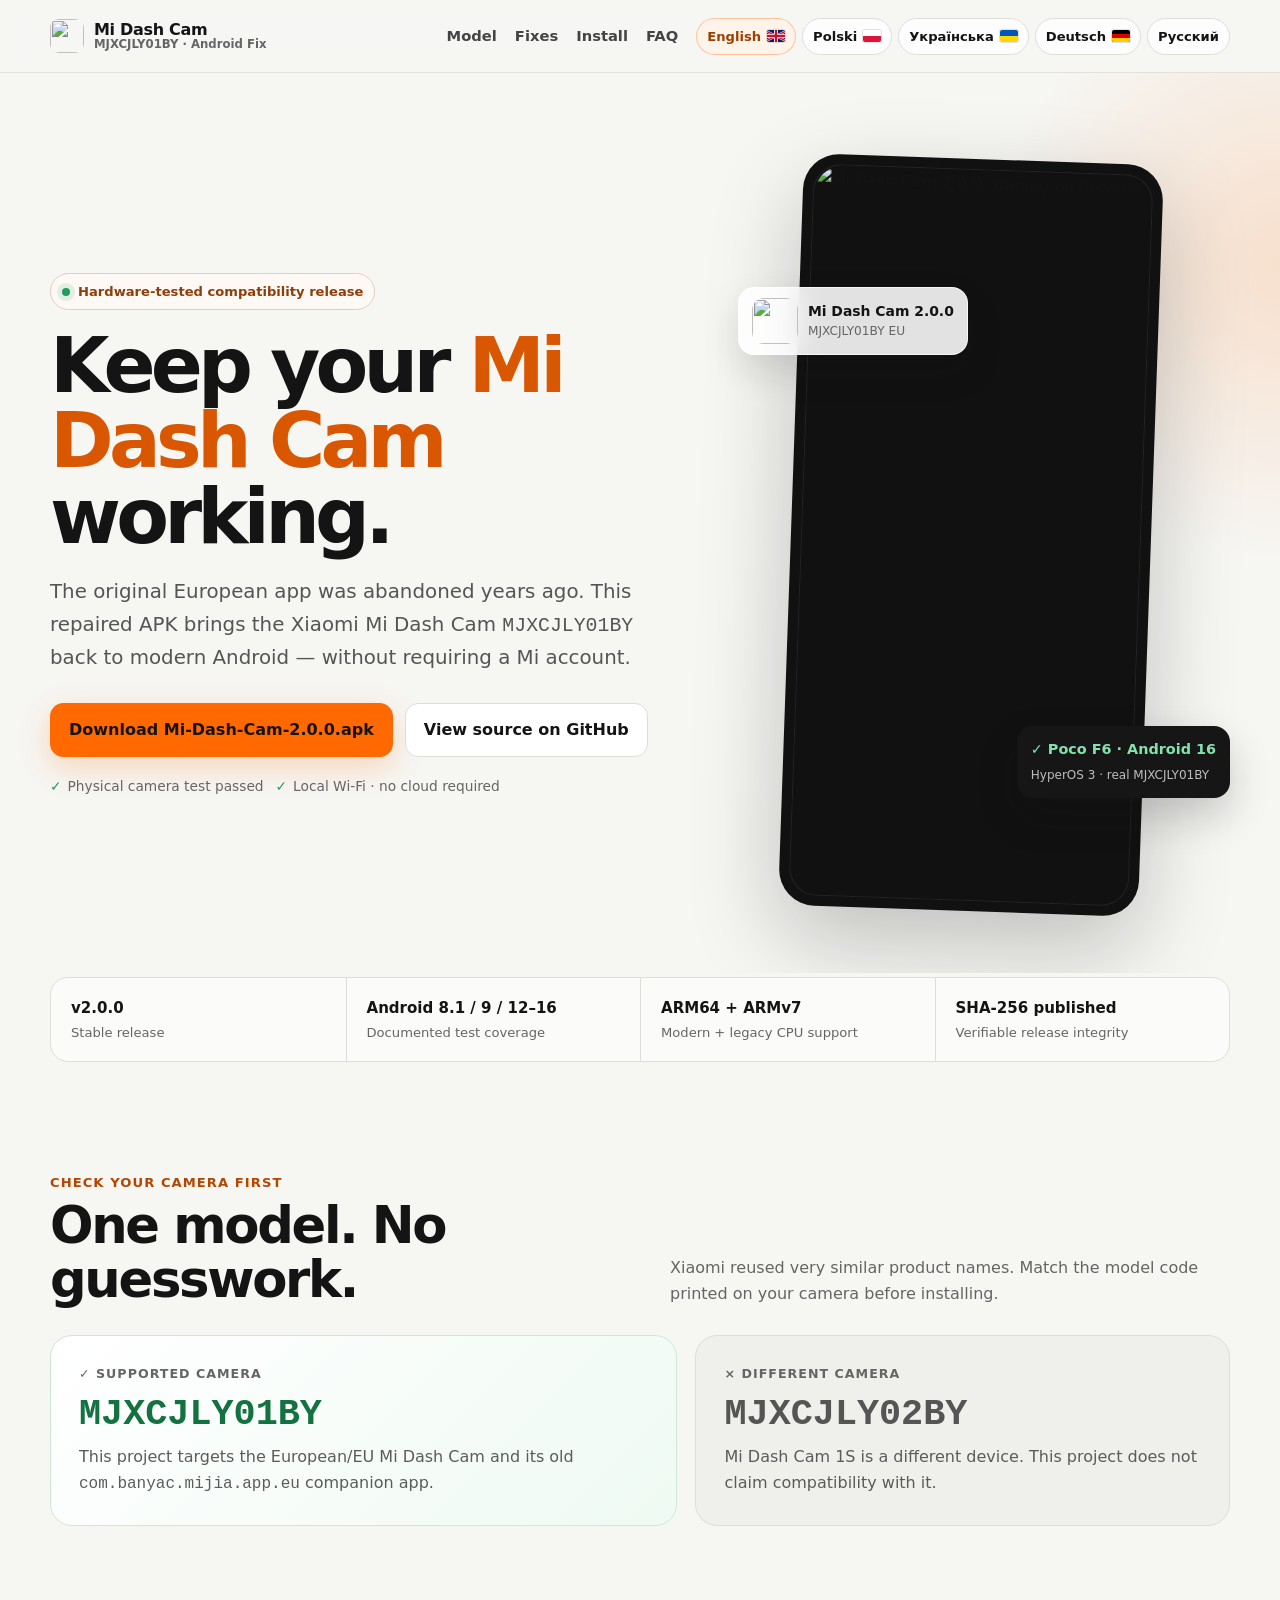
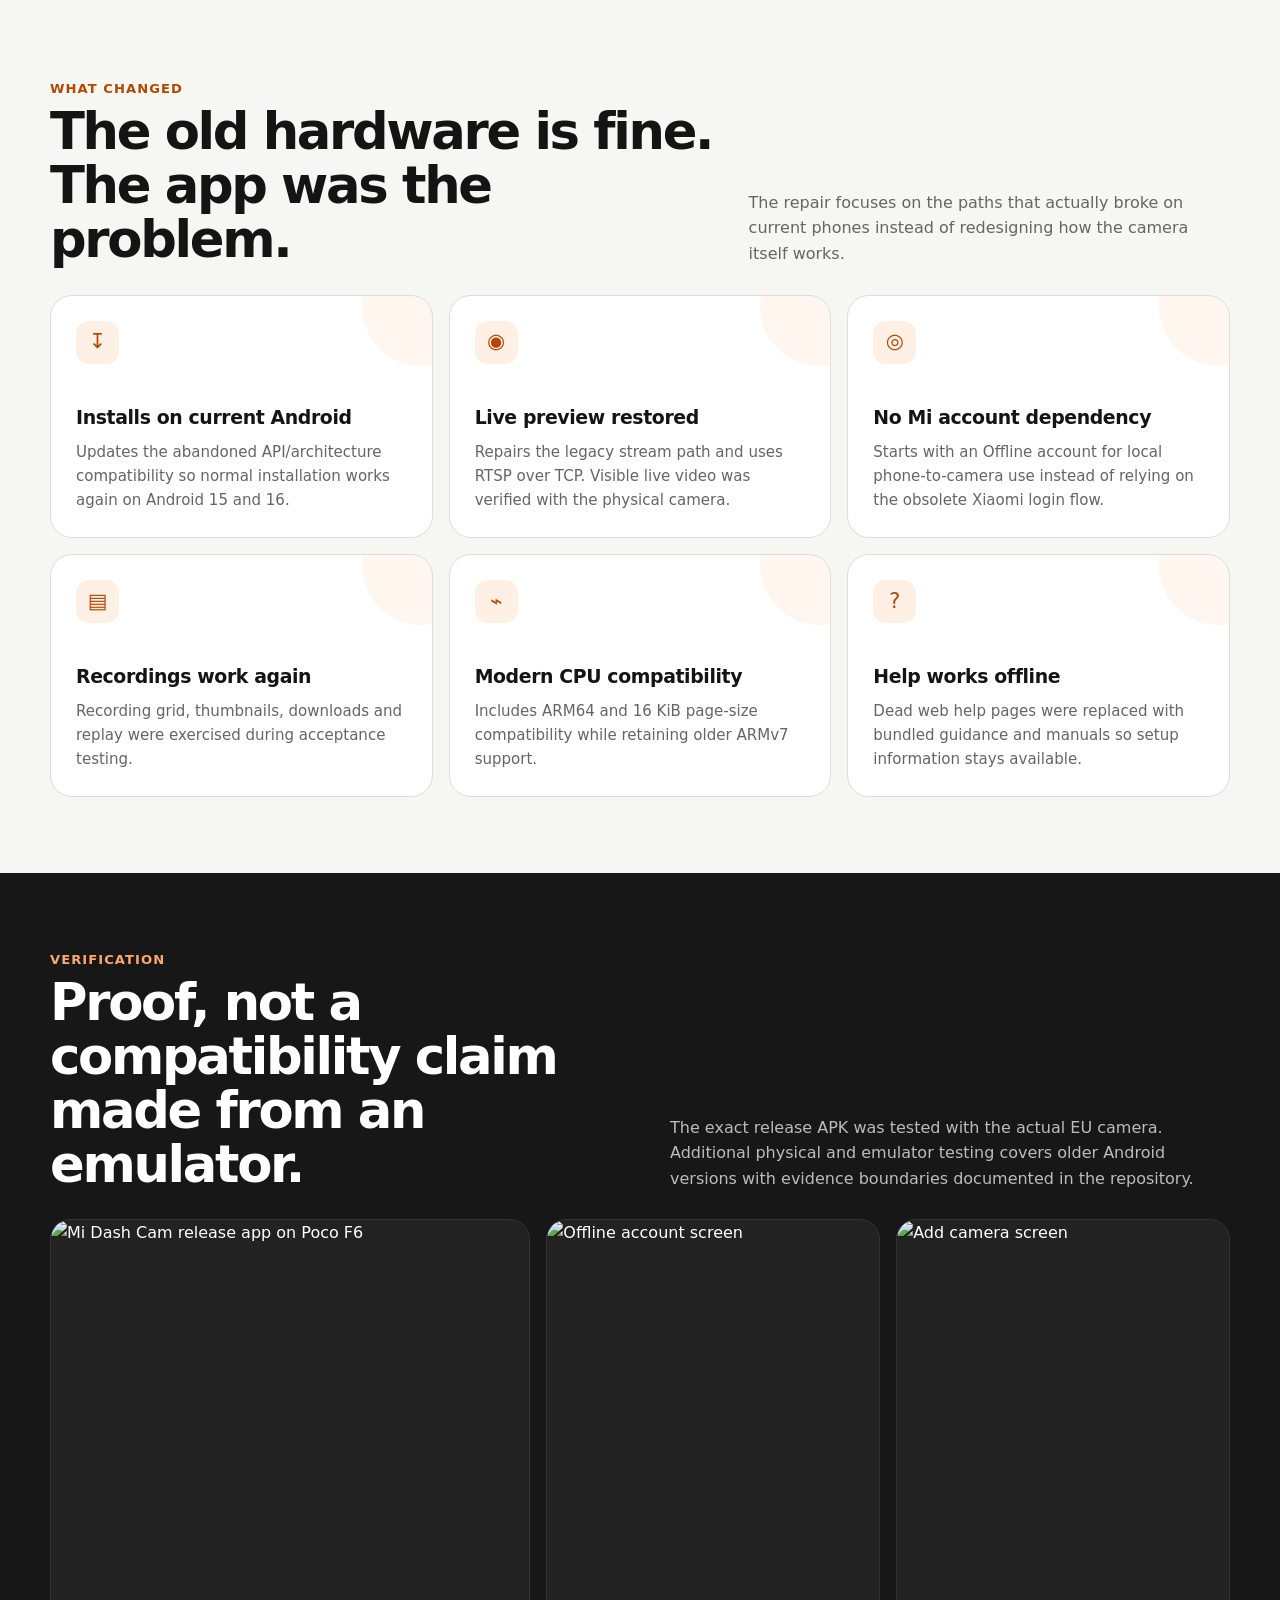
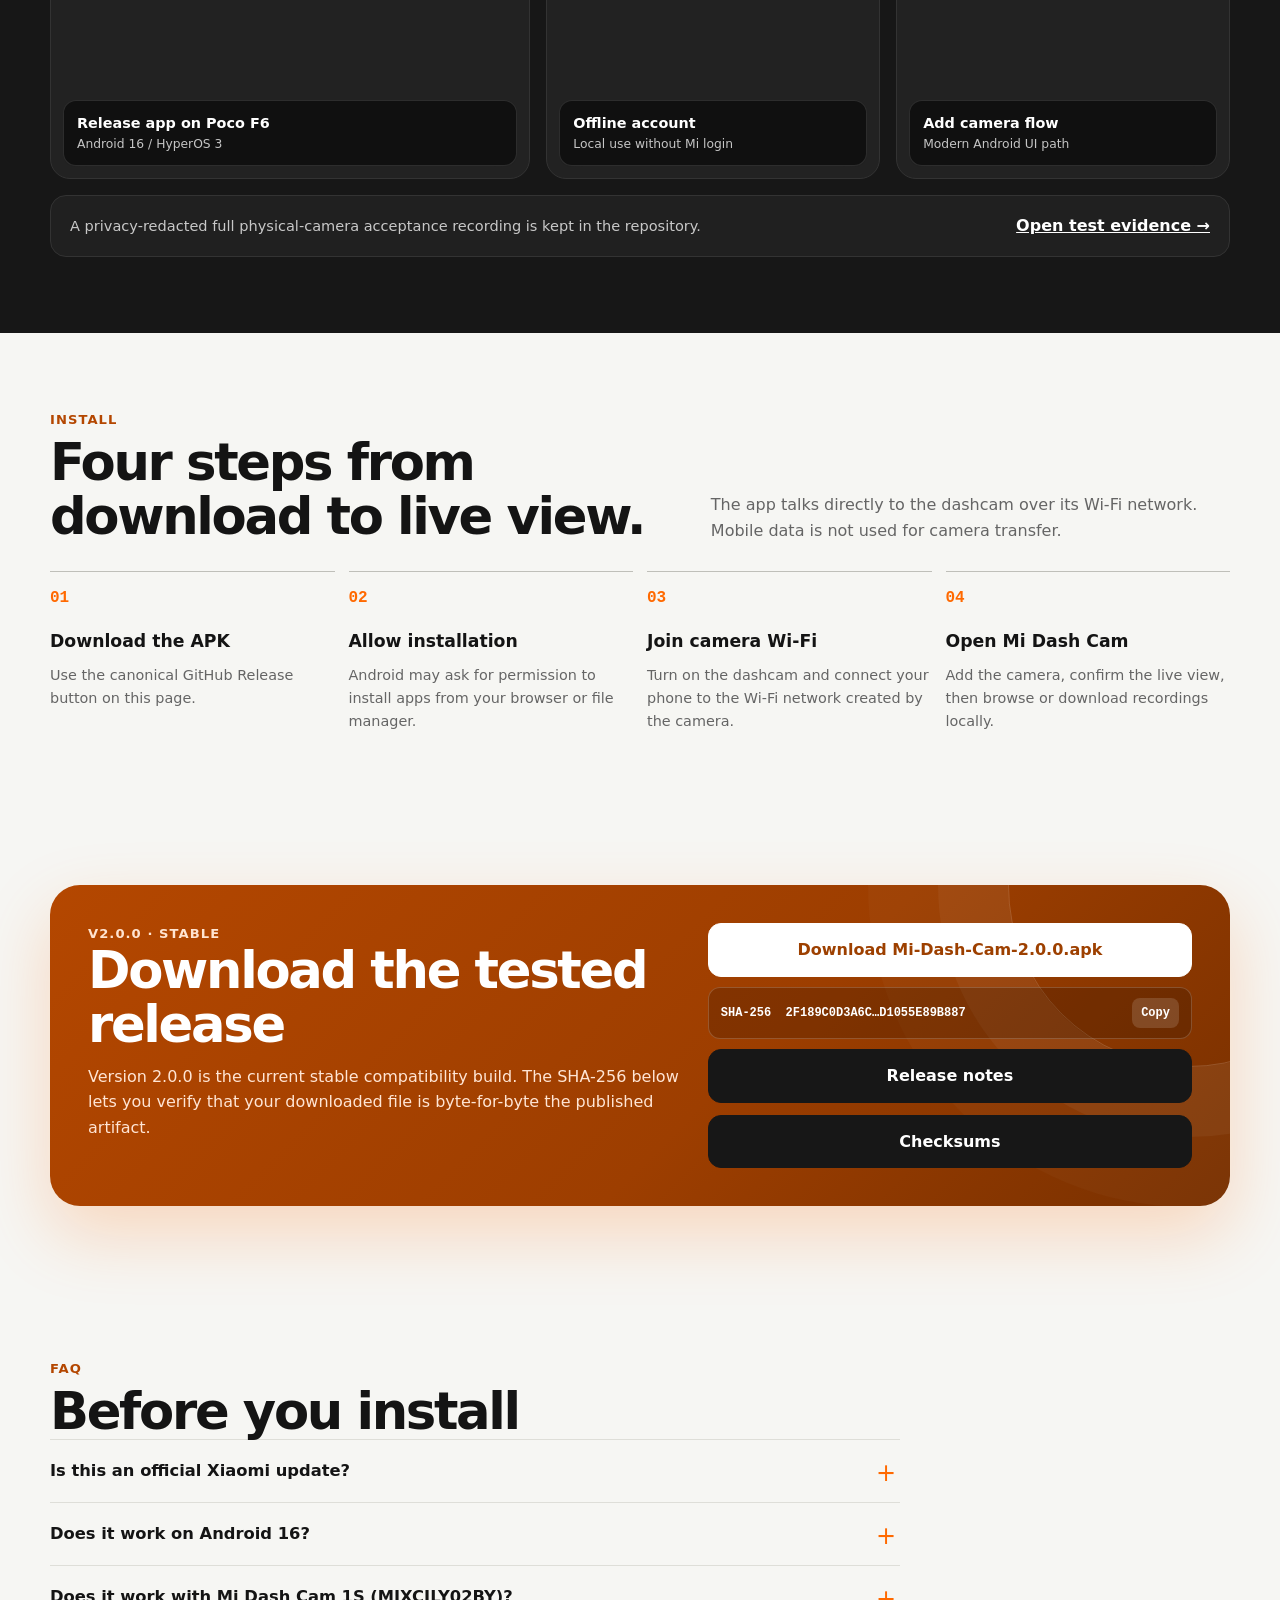
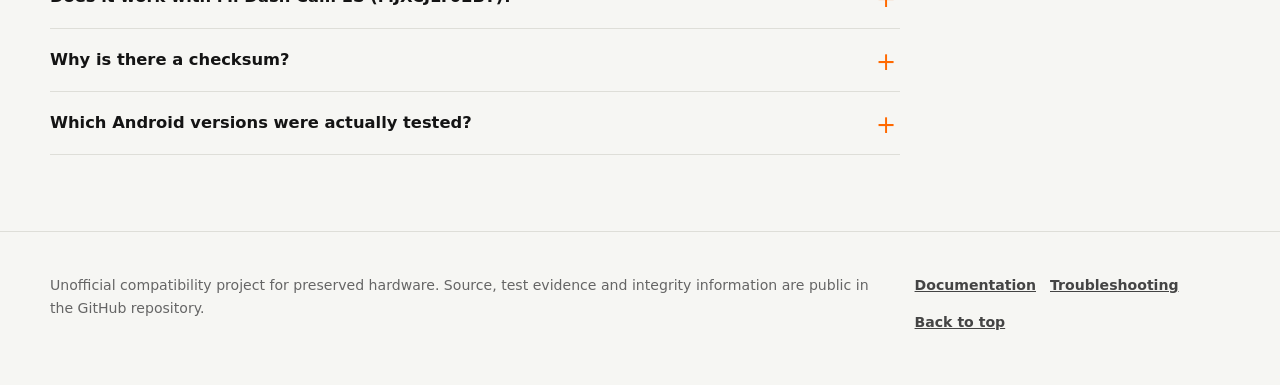
==== commit 93d88bda: "site: polish layout and native-language copy" ====
--- a/site/index.html
+++ b/site/index.html
@@ -35,7 +35,7 @@
   <div class="wrap nav">
     <a class="brand" href="https://void-man-1.github.io/Xiaomi-Mi-Dash-Cam-MJXCJLY01BY-Android-APK-Fix/"><img src="https://raw.githubusercontent.com/Void-Man-1/Xiaomi-Mi-Dash-Cam-MJXCJLY01BY-Android-APK-Fix/main/assets/app-icon.png" width="34" height="34" alt=""><span class="brand-text">Mi Dash Cam <small>MJXCJLY01BY · Android Fix</small></span></a>
     <nav class="nav-links" aria-label="Page"><a href="#model">Model</a><a href="#fixes">Fixes</a><a href="#install">Install</a><a href="#faq">FAQ</a></nav>
-    <nav class="langs" aria-label="Language"><a class="lang active" href="https://void-man-1.github.io/Xiaomi-Mi-Dash-Cam-MJXCJLY01BY-Android-APK-Fix/" lang="en" hreflang="en" aria-current="page"><span class="flag" aria-hidden="true">🇬🇧</span><span class="label">English</span></a><a class="lang" href="https://void-man-1.github.io/Xiaomi-Mi-Dash-Cam-MJXCJLY01BY-Android-APK-Fix/ru/" lang="ru" hreflang="ru"><span class="flag" aria-hidden="true">🇷🇺</span><span class="label">Русский</span></a><a class="lang" href="https://void-man-1.github.io/Xiaomi-Mi-Dash-Cam-MJXCJLY01BY-Android-APK-Fix/pl/" lang="pl" hreflang="pl"><span class="flag" aria-hidden="true">🇵🇱</span><span class="label">Polski</span></a><a class="lang" href="https://void-man-1.github.io/Xiaomi-Mi-Dash-Cam-MJXCJLY01BY-Android-APK-Fix/uk/" lang="uk" hreflang="uk"><span class="flag" aria-hidden="true">🇺🇦</span><span class="label">Українська</span></a><a class="lang" href="https://void-man-1.github.io/Xiaomi-Mi-Dash-Cam-MJXCJLY01BY-Android-APK-Fix/de/" lang="de" hreflang="de"><span class="flag" aria-hidden="true">🇩🇪</span><span class="label">Deutsch</span></a></nav>
+    <nav class="langs" aria-label="Language"><a class="lang active" href="https://void-man-1.github.io/Xiaomi-Mi-Dash-Cam-MJXCJLY01BY-Android-APK-Fix/" lang="en" hreflang="en" aria-current="page"><span class="label">English</span><img class="flag-img" src="flags/en.svg" width="18" height="12" alt="" aria-hidden="true"></a><a class="lang" href="https://void-man-1.github.io/Xiaomi-Mi-Dash-Cam-MJXCJLY01BY-Android-APK-Fix/pl/" lang="pl" hreflang="pl"><span class="label">Polski</span><img class="flag-img" src="flags/pl.svg" width="18" height="12" alt="" aria-hidden="true"></a><a class="lang" href="https://void-man-1.github.io/Xiaomi-Mi-Dash-Cam-MJXCJLY01BY-Android-APK-Fix/uk/" lang="uk" hreflang="uk"><span class="label">Українська</span><img class="flag-img" src="flags/uk.svg" width="18" height="12" alt="" aria-hidden="true"></a><a class="lang" href="https://void-man-1.github.io/Xiaomi-Mi-Dash-Cam-MJXCJLY01BY-Android-APK-Fix/de/" lang="de" hreflang="de"><span class="label">Deutsch</span><img class="flag-img" src="flags/de.svg" width="18" height="12" alt="" aria-hidden="true"></a><a class="lang" href="https://void-man-1.github.io/Xiaomi-Mi-Dash-Cam-MJXCJLY01BY-Android-APK-Fix/ru/" lang="ru" hreflang="ru"><span class="label">Русский</span></a></nav>
   </div>
 </header>
 <main id="content">
--- a/site/styles.css
+++ b/site/styles.css
@@ -29,14 +29,14 @@
 .nav{min-height:72px;display:flex;align-items:center;justify-content:space-between;gap:18px}
 .brand{display:flex;align-items:center;gap:10px;text-decoration:none;font-weight:850;letter-spacing:-.02em;white-space:nowrap}.brand img{width:34px;height:34px;border-radius:9px}.brand small{display:block;color:var(--muted);font-weight:650;font-size:.73rem;letter-spacing:0}.brand-text{line-height:1.1}
 .nav-links{display:flex;align-items:center;gap:18px;margin-left:auto}.nav-links>a{text-decoration:none;color:#444;font-weight:700;font-size:.92rem}.nav-links>a:hover{color:var(--orange)}
-.langs{display:flex;align-items:center;gap:6px;overflow-x:auto;scrollbar-width:none}.langs::-webkit-scrollbar{display:none}.lang{display:inline-flex;align-items:center;gap:6px;border:1px solid var(--line);background:rgba(255,255,255,.72);border-radius:999px;padding:7px 10px;text-decoration:none;font-weight:760;font-size:.82rem;white-space:nowrap}.lang:hover,.lang:focus-visible{border-color:#bbb;background:#fff}.lang.active{border-color:rgba(255,105,0,.35);background:#fff3ea;color:#9b4100}.flag{font-size:1.05em;line-height:1}
+.langs{display:flex;align-items:center;gap:6px;min-width:0;overflow-x:auto;scrollbar-width:none}.langs::-webkit-scrollbar{display:none}.lang{display:inline-flex;align-items:center;gap:6px;border:1px solid var(--line);background:rgba(255,255,255,.72);border-radius:999px;padding:7px 10px;text-decoration:none;font-weight:760;font-size:.82rem;white-space:nowrap}.lang:hover,.lang:focus-visible{border-color:#bbb;background:#fff}.lang.active{border-color:rgba(255,105,0,.35);background:#fff3ea;color:#9b4100}.flag{display:none}.flag-img{width:18px;height:12px;flex:0 0 auto;object-fit:cover;border-radius:2px;box-shadow:0 0 0 1px rgba(20,20,20,.12)}
 .hero{position:relative;overflow:hidden;padding:86px 0 62px}.hero:before{content:"";position:absolute;inset:-120px -25% auto auto;width:620px;height:620px;background:radial-gradient(circle,rgba(255,105,0,.16),rgba(255,105,0,0) 68%);pointer-events:none}.hero-grid{display:grid;grid-template-columns:minmax(0,1.08fr) minmax(340px,.92fr);gap:54px;align-items:center}.eyebrow{display:inline-flex;align-items:center;gap:8px;margin-bottom:18px;padding:7px 11px;border:1px solid #e4cdbd;border-radius:999px;background:#fff9f5;color:#8b3f0a;font-weight:800;font-size:.82rem}.status-dot{width:8px;height:8px;border-radius:50%;background:var(--green);box-shadow:0 0 0 5px rgba(31,157,90,.12)}
 h1{font-size:clamp(2.65rem,6vw,5.45rem);line-height:.98;letter-spacing:-.062em;margin:0 0 22px;max-width:800px}.accent{color:var(--orange-text)}.lede{font-size:clamp(1.05rem,1.6vw,1.24rem);line-height:1.65;color:#555;max-width:710px;margin:0 0 28px}
 .actions{display:flex;gap:12px;flex-wrap:wrap}.btn{display:inline-flex;align-items:center;justify-content:center;gap:9px;min-height:51px;padding:13px 18px;border-radius:13px;border:1px solid var(--line);text-decoration:none;font-weight:850;transition:transform .18s ease,box-shadow .18s ease,background .18s ease,border-color .18s ease}.btn:hover{transform:translateY(-2px)}.btn.primary{background:var(--orange);border-color:var(--orange);color:#141414;box-shadow:0 10px 30px rgba(255,105,0,.24)}.btn.primary:hover{background:#e85f00;box-shadow:0 14px 34px rgba(255,105,0,.28)}.btn.secondary{background:#fff}.btn.secondary:hover{border-color:#bbb;box-shadow:0 8px 24px rgba(20,20,20,.08)}.btn.dark{background:var(--dark);border-color:var(--dark);color:#fff}
 .microproof{display:flex;align-items:center;gap:12px;flex-wrap:wrap;margin-top:18px;color:var(--muted);font-size:.86rem}.microproof span{display:inline-flex;align-items:center;gap:6px}.tick{color:var(--green);font-weight:900}
 .visual{position:relative;min-height:540px;display:grid;place-items:center}.visual-card{position:relative;width:min(360px,85%);padding:12px;border-radius:36px;background:#111;box-shadow:0 34px 90px rgba(12,12,12,.23);transform:rotate(2deg);animation:float 7s ease-in-out infinite}.visual-card:before{content:"";position:absolute;inset:10px;border-radius:28px;box-shadow:inset 0 0 0 1px rgba(255,255,255,.08);pointer-events:none}.visual-card img{border-radius:27px;width:100%;aspect-ratio:9/19.5;object-fit:cover;object-position:top}.app-float{position:absolute;left:5%;top:17%;display:flex;align-items:center;gap:10px;padding:10px 13px;border:1px solid rgba(255,255,255,.72);border-radius:16px;background:rgba(255,255,255,.88);box-shadow:0 16px 36px rgba(20,20,20,.13);backdrop-filter:blur(14px);animation:float 6s ease-in-out -1.5s infinite}.app-float img{width:46px;height:46px;border-radius:12px}.app-float strong{display:block;font-size:.87rem}.app-float small{display:block;color:var(--muted);font-size:.76rem}.proof-float{position:absolute;right:0;bottom:15%;max-width:220px;padding:12px 14px;border-radius:16px;background:#161616;color:#fff;box-shadow:0 18px 40px rgba(20,20,20,.2);animation:float 8s ease-in-out -3s infinite}.proof-float strong{display:block;font-size:.9rem}.proof-float span{font-size:.75rem;color:#bdbdbd}.proof-float .checkline{color:#83e3ad}
 @keyframes float{0%,100%{transform:translateY(0) rotate(2deg)}50%{transform:translateY(-10px) rotate(1deg)}}
-.trust-strip{margin:4px 0 34px}.trust-grid{display:grid;grid-template-columns:repeat(4,1fr);border:1px solid var(--line);border-radius:18px;background:rgba(255,255,255,.64);overflow:hidden}.trust-item{padding:18px 20px}.trust-item+.trust-item{border-left:1px solid var(--line)}.trust-item strong{display:block;font-size:.94rem}.trust-item span{display:block;color:var(--muted);font-size:.82rem;margin-top:2px}
+.trust-strip{margin:4px auto 34px}.trust-grid{display:grid;grid-template-columns:repeat(4,1fr);border:1px solid var(--line);border-radius:18px;background:rgba(255,255,255,.64);overflow:hidden}.trust-item{padding:18px 20px}.trust-item+.trust-item{border-left:1px solid var(--line)}.trust-item strong{display:block;font-size:.94rem}.trust-item span{display:block;color:var(--muted);font-size:.82rem;margin-top:2px}
 .section{padding:76px 0}.section-head{display:flex;justify-content:space-between;align-items:end;gap:24px;margin-bottom:28px}.kicker{color:var(--orange-dark);font-weight:850;font-size:.82rem;letter-spacing:.08em;text-transform:uppercase}.section h2{font-size:clamp(2rem,4vw,3.35rem);line-height:1.05;letter-spacing:-.045em;margin:6px 0 0}.section-head p{max-width:560px;margin:0;color:var(--muted)}
 .model-panel{display:grid;grid-template-columns:1.08fr .92fr;gap:18px}.model-good,.model-bad{border-radius:var(--radius);padding:28px;border:1px solid var(--line);background:#fff}.model-good{border-color:#cde8d8;background:linear-gradient(135deg,#fff 0,#effaf3 100%)}.model-bad{background:#efefeb}.model-label{font-size:.79rem;text-transform:uppercase;letter-spacing:.08em;font-weight:850;color:var(--muted)}.model-code{font:800 clamp(1.45rem,3vw,2.3rem)/1.15 ui-monospace,SFMono-Regular,Consolas,monospace;margin:9px 0}.model-good .model-code{color:#137240}.model-bad .model-code{color:#555}.model-panel p{margin:0;color:#5b5b5b}
 .features{display:grid;grid-template-columns:repeat(3,1fr);gap:16px}.feature{position:relative;min-height:235px;border:1px solid var(--line);border-radius:var(--radius);background:var(--surface);padding:25px;overflow:hidden}.feature:after{content:"";position:absolute;width:120px;height:120px;border-radius:50%;right:-50px;top:-50px;background:rgba(255,105,0,.06)}.feature-icon{width:43px;height:43px;display:grid;place-items:center;border-radius:13px;background:#fff0e5;color:var(--orange-dark);font-size:1.3rem;margin-bottom:38px}.feature h3{font-size:1.18rem;letter-spacing:-.02em;margin:0 0 8px}.feature p{margin:0;color:var(--muted);font-size:.94rem}
@@ -48,5 +48,6 @@
 .reveal{opacity:0;transform:translateY(16px);transition:opacity .65s ease,transform .65s ease}.reveal.visible{opacity:1;transform:none}
 :focus-visible{outline:3px solid rgba(255,105,0,.42);outline-offset:3px}
 @media(max-width:980px){.nav-links{display:none}.hero-grid,.model-panel,.download-card{grid-template-columns:1fr}.hero-grid{gap:28px}.hero{padding-top:58px}.visual{min-height:480px}.trust-grid{grid-template-columns:repeat(2,1fr)}.trust-item:nth-child(3){border-left:0;border-top:1px solid var(--line)}.trust-item:nth-child(4){border-top:1px solid var(--line)}.features{grid-template-columns:1fr 1fr}.gallery{grid-template-columns:1fr 1fr}.shot:first-child{grid-column:1/-1}.steps{grid-template-columns:1fr 1fr}.section-head{display:block}.section-head p{margin-top:12px}}
+@media(max-width:820px){.nav{flex-wrap:wrap;padding:10px 0}.brand small{display:none}.langs{order:3;width:100%;max-width:none;flex-wrap:wrap;justify-content:flex-start;padding:3px 0 2px}.lang{padding:6px 9px;flex:0 0 auto}}
 @media(max-width:680px){.wrap{width:min(calc(100% - 24px),var(--max))}.nav{min-height:66px;align-items:center;flex-wrap:wrap;padding:10px 0}.brand small{display:none}.brand{padding-top:0}.langs{order:3;width:100%;max-width:none;flex-wrap:wrap;justify-content:flex-start;padding:3px 0 2px}.lang{padding:6px 9px;flex:0 0 auto}.hero{padding:42px 0 34px}.hero-grid{display:block}h1{font-size:clamp(2.5rem,14vw,4rem);margin-bottom:18px}.lede{font-size:1rem}.actions{display:grid}.btn{width:100%}.microproof{font-size:.8rem}.visual{min-height:410px;margin-top:34px}.visual-card{width:250px}.app-float{left:0;top:15%;transform:scale(.9)}.proof-float{right:0;bottom:8%;max-width:180px}.trust-grid{grid-template-columns:1fr 1fr}.trust-item{padding:14px}.trust-item:nth-child(odd){border-left:0}.trust-item:nth-child(2){border-left:1px solid var(--line)}.trust-item:nth-child(3),.trust-item:nth-child(4){border-top:1px solid var(--line)}.section{padding:54px 0}.features,.gallery,.steps{grid-template-columns:1fr}.feature{min-height:auto}.feature-icon{margin-bottom:26px}.shot,.shot:first-child{grid-column:auto;min-height:480px}.evidence-bar{align-items:flex-start;flex-direction:column}.download-card{padding:26px;border-radius:24px}.hash{align-items:flex-start;flex-direction:column}.footer-grid{flex-direction:column}.footer-links{gap:10px}}
-@media(prefers-reduced-motion:reduce){html{scroll-behavior:auto}.visual-card,.app-float,.proof-float{animation:none}.btn,.reveal{transition:none}.reveal{opacity:1;transform:none}}
+@media(prefers-reduced-motion:reduce){html{scroll-behavior:auto}.visual-card,.app-float,.proof-float{animation:none}.btn,.reveal{transition:none}.reveal{opacity:1;transform:none}}
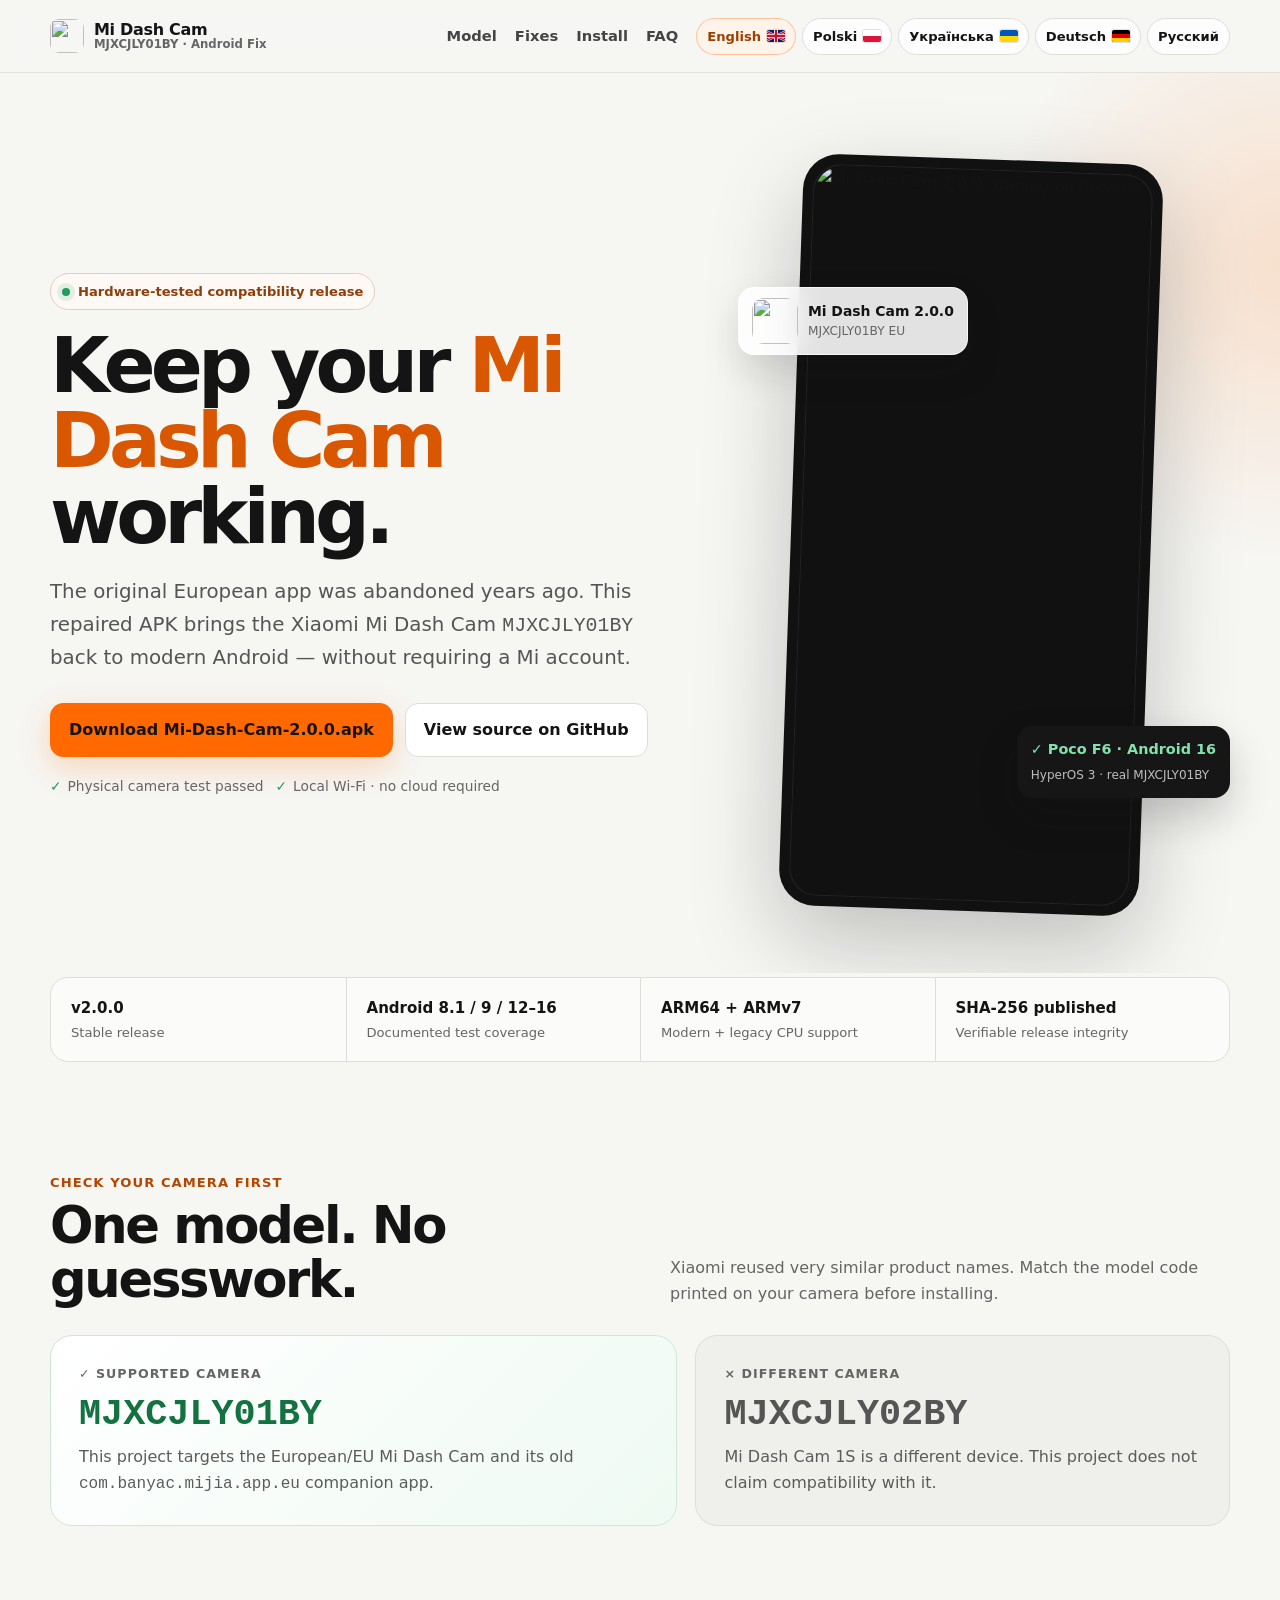
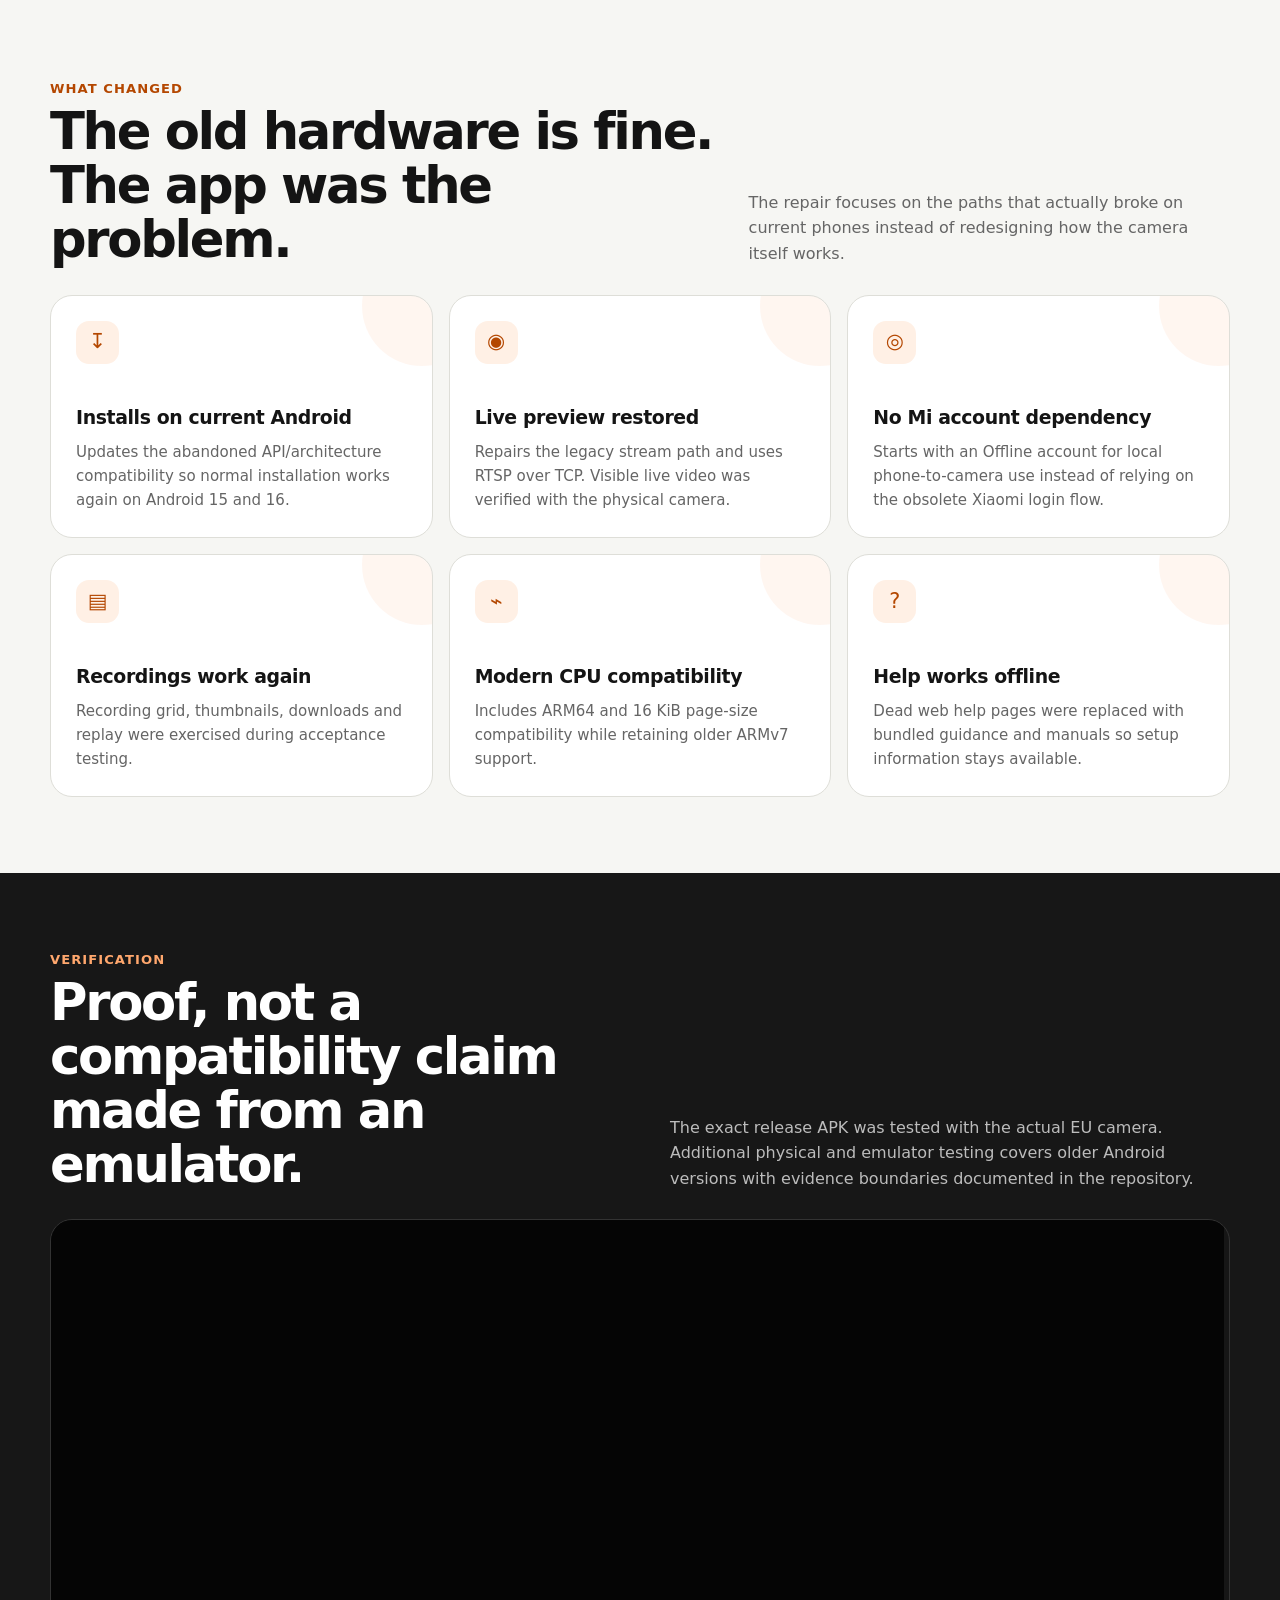
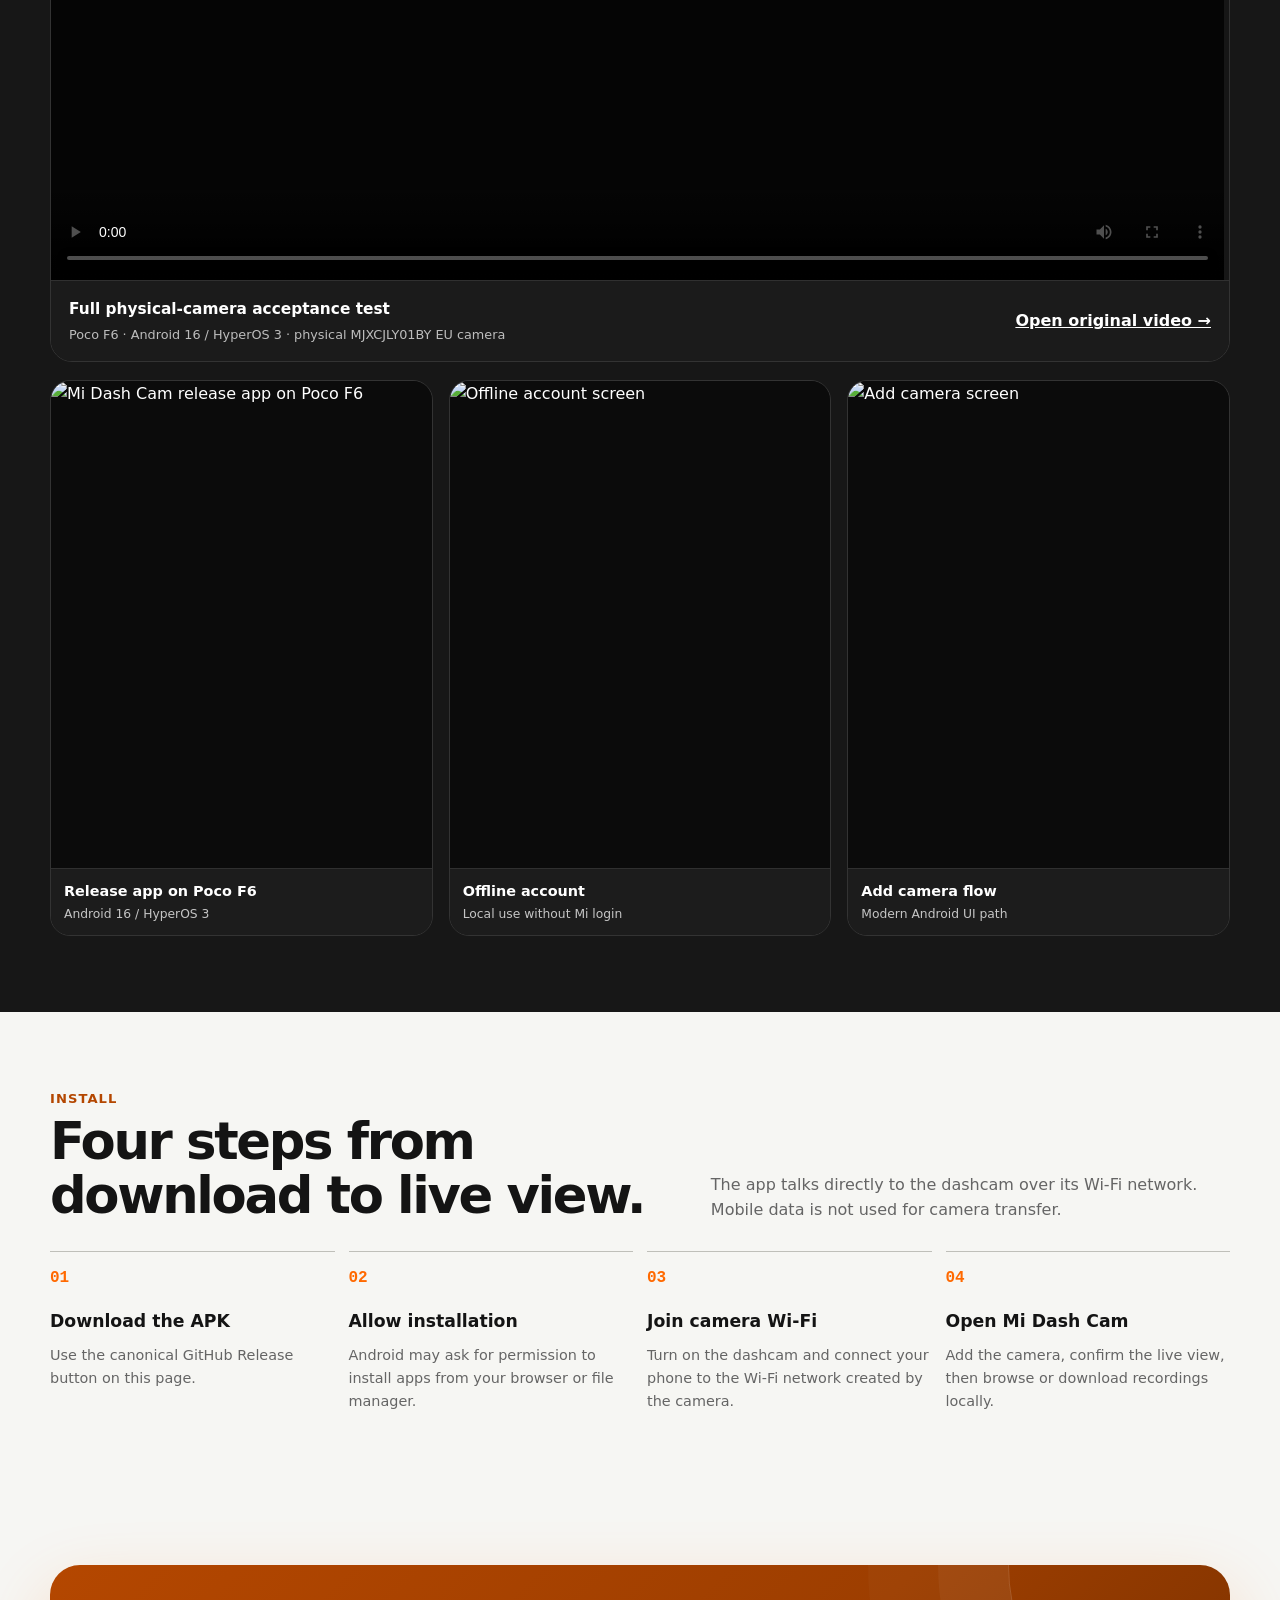
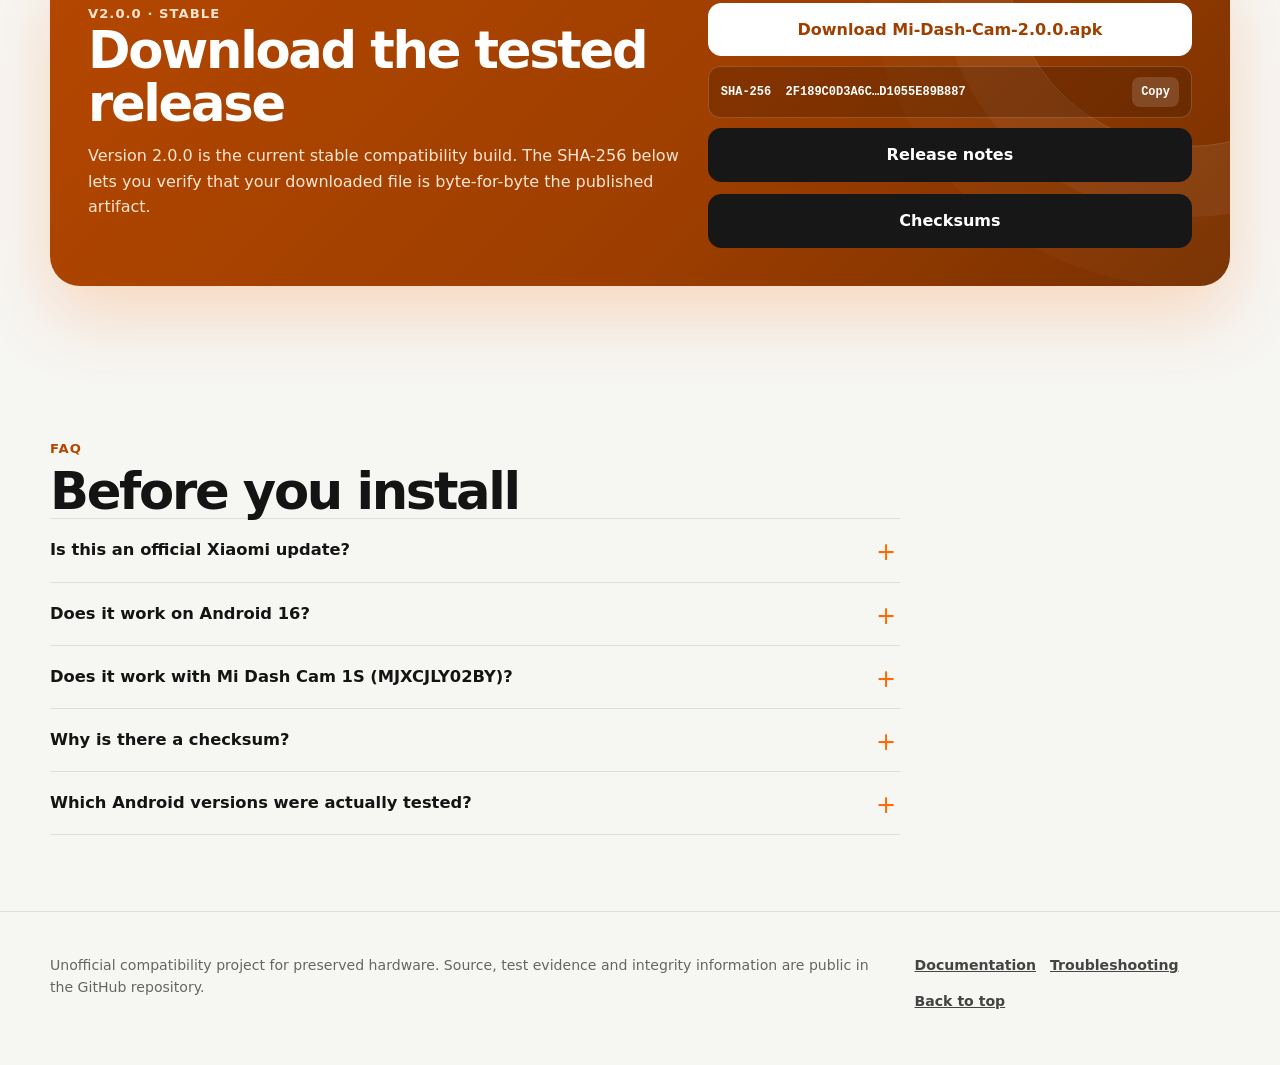
==== commit ac724a3a: "site: rebuild proof gallery and embed acceptance video" ====
--- a/site/index.html
+++ b/site/index.html
@@ -68,11 +68,15 @@
 <article class="feature"><div class="feature-icon">⌁</div><h3>Modern CPU compatibility</h3><p>Includes ARM64 and 16 KiB page-size compatibility while retaining older ARMv7 support.</p></article>
 <article class="feature"><div class="feature-icon">?</div><h3>Help works offline</h3><p>Dead web help pages were replaced with bundled guidance and manuals so setup information stays available.</p></article>
 </div></div></section>
-<section class="section proof-section"><div class="wrap reveal"><div class="section-head"><div><div class="kicker">Verification</div><h2>Proof, not a compatibility claim made from an emulator.</h2></div><p>The exact release APK was tested with the actual EU camera. Additional physical and emulator testing covers older Android versions with evidence boundaries documented in the repository.</p></div><div class="gallery">
+<section class="section proof-section"><div class="wrap reveal"><div class="section-head"><div><div class="kicker">Verification</div><h2>Proof, not a compatibility claim made from an emulator.</h2></div><p>The exact release APK was tested with the actual EU camera. Additional physical and emulator testing covers older Android versions with evidence boundaries documented in the repository.</p></div><figure class="evidence-video">
+<div class="video-stage"><video controls playsinline preload="metadata" poster="https://raw.githubusercontent.com/Void-Man-1/Xiaomi-Mi-Dash-Cam-MJXCJLY01BY-Android-APK-Fix/main/assets/evidence/poco-f6-android16-v2.0.0-video-poster.jpg" aria-label="Full physical-camera acceptance test video"><source src="https://raw.githubusercontent.com/Void-Man-1/Xiaomi-Mi-Dash-Cam-MJXCJLY01BY-Android-APK-Fix/main/assets/evidence/poco-f6-android16-v2.0.0-full-camera-test.mp4" type="video/mp4">Your browser cannot play this MP4. Open the original video on GitHub.</video></div>
+<figcaption class="video-meta"><div><strong>Full physical-camera acceptance test</strong><span>Poco F6 · Android 16 / HyperOS 3 · physical MJXCJLY01BY EU camera</span></div><a href="https://github.com/Void-Man-1/Xiaomi-Mi-Dash-Cam-MJXCJLY01BY-Android-APK-Fix/blob/main/assets/evidence/poco-f6-android16-v2.0.0-full-camera-test.mp4">Open original video →</a></figcaption>
+</figure>
+<div class="gallery">
 <figure class="shot"><img src="https://raw.githubusercontent.com/Void-Man-1/Xiaomi-Mi-Dash-Cam-MJXCJLY01BY-Android-APK-Fix/main/assets/screenshots/poco-f6-v2.0.0-main.png" alt="Mi Dash Cam release app on Poco F6" loading="lazy"><figcaption class="shot-caption"><strong>Release app on Poco F6</strong><span>Android 16 / HyperOS 3</span></figcaption></figure>
 <figure class="shot"><img src="https://raw.githubusercontent.com/Void-Man-1/Xiaomi-Mi-Dash-Cam-MJXCJLY01BY-Android-APK-Fix/main/assets/screenshots/offline-account-redmi-android16.png" alt="Offline account screen" loading="lazy"><figcaption class="shot-caption"><strong>Offline account</strong><span>Local use without Mi login</span></figcaption></figure>
 <figure class="shot"><img src="https://raw.githubusercontent.com/Void-Man-1/Xiaomi-Mi-Dash-Cam-MJXCJLY01BY-Android-APK-Fix/main/assets/screenshots/galaxy-s24-ultra-android14-add-camera.png" alt="Add camera screen" loading="lazy"><figcaption class="shot-caption"><strong>Add camera flow</strong><span>Modern Android UI path</span></figcaption></figure>
-</div><div class="evidence-bar"><p>A privacy-redacted full physical-camera acceptance recording is kept in the repository.</p><a href="https://github.com/Void-Man-1/Xiaomi-Mi-Dash-Cam-MJXCJLY01BY-Android-APK-Fix/blob/main/assets/evidence/poco-f6-android16-v2.0.0-full-camera-test.mp4">Open test evidence →</a></div></div></section>
+</div></div></section>
 <section class="section" id="install"><div class="wrap reveal"><div class="section-head"><div><div class="kicker">Install</div><h2>Four steps from download to live view.</h2></div><p>The app talks directly to the dashcam over its Wi-Fi network. Mobile data is not used for camera transfer.</p></div><div class="steps"><article class="step"><h3>Download the APK</h3><p>Use the canonical GitHub Release button on this page.</p></article><article class="step"><h3>Allow installation</h3><p>Android may ask for permission to install apps from your browser or file manager.</p></article><article class="step"><h3>Join camera Wi-Fi</h3><p>Turn on the dashcam and connect your phone to the Wi-Fi network created by the camera.</p></article><article class="step"><h3>Open Mi Dash Cam</h3><p>Add the camera, confirm the live view, then browse or download recordings locally.</p></article></div></div></section>
 <section class="section"><div class="wrap reveal"><div class="download-card"><div><div class="kicker" style="color:#ffe4d1">v2.0.0 · Stable</div><h2>Download the tested release</h2><p>Version 2.0.0 is the current stable compatibility build. The SHA-256 below lets you verify that your downloaded file is byte-for-byte the published artifact.</p></div><div class="download-actions"><!-- latest-apk-site:start --><a class="btn primary" href="https://github.com/Void-Man-1/Xiaomi-Mi-Dash-Cam-MJXCJLY01BY-Android-APK-Fix/releases/download/v2.0.0/Mi-Dash-Cam-2.0.0.apk">Download Mi-Dash-Cam-2.0.0.apk</a><!-- latest-apk-site:end --><div class="hash"><span>SHA-256&nbsp; 2F189C0D3A6C…D1055E89B887</span><button type="button" data-copy-hash="2F189C0D3A6C9965036EDDBFA927EB7FD720C47D611991EB5EC1D1055E89B887" data-copied="Copied">Copy</button></div><div class="actions"><a class="btn dark" href="https://github.com/Void-Man-1/Xiaomi-Mi-Dash-Cam-MJXCJLY01BY-Android-APK-Fix/releases/tag/v2.0.0">Release notes</a><a class="btn dark" href="https://github.com/Void-Man-1/Xiaomi-Mi-Dash-Cam-MJXCJLY01BY-Android-APK-Fix/blob/main/checksums/SHA256SUMS.txt">Checksums</a></div></div></div></div></section>
 <section class="section" id="faq"><div class="wrap reveal"><div class="kicker">FAQ</div><h2>Before you install</h2><div class="faq"><details><summary>Is this an official Xiaomi update?</summary><p>No. This is an independent preservation/compatibility project for abandoned companion software. Xiaomi, Mi, Mijia and 70mai names belong to their respective owners.</p></details><details><summary>Does it work on Android 16?</summary><p>Yes for the tested target. The exact 2.0.0 release completed a full physical-camera test on a Poco F6 running Android 16 / HyperOS 3.</p></details><details><summary>Does it work with Mi Dash Cam 1S (MJXCJLY02BY)?</summary><p>No compatibility claim is made for MJXCJLY02BY. Check the model label and use this project only for MJXCJLY01BY EU.</p></details><details><summary>Why is there a checksum?</summary><p>A SHA-256 checksum lets you confirm the APK you downloaded is exactly the artifact published by this repository. Android also requires APKs to be signed; this compatibility build is release-signed by the project, not by Xiaomi’s original key.</p></details><details><summary>Which Android versions were actually tested?</summary><p>Physical or emulator testing is documented for Android 8.1, 9 and 12 through 16. Android 10–11 are not currently claimed as tested.</p></details></div></div></section>
--- a/site/styles.css
+++ b/site/styles.css
@@ -40,14 +40,17 @@
 .section{padding:76px 0}.section-head{display:flex;justify-content:space-between;align-items:end;gap:24px;margin-bottom:28px}.kicker{color:var(--orange-dark);font-weight:850;font-size:.82rem;letter-spacing:.08em;text-transform:uppercase}.section h2{font-size:clamp(2rem,4vw,3.35rem);line-height:1.05;letter-spacing:-.045em;margin:6px 0 0}.section-head p{max-width:560px;margin:0;color:var(--muted)}
 .model-panel{display:grid;grid-template-columns:1.08fr .92fr;gap:18px}.model-good,.model-bad{border-radius:var(--radius);padding:28px;border:1px solid var(--line);background:#fff}.model-good{border-color:#cde8d8;background:linear-gradient(135deg,#fff 0,#effaf3 100%)}.model-bad{background:#efefeb}.model-label{font-size:.79rem;text-transform:uppercase;letter-spacing:.08em;font-weight:850;color:var(--muted)}.model-code{font:800 clamp(1.45rem,3vw,2.3rem)/1.15 ui-monospace,SFMono-Regular,Consolas,monospace;margin:9px 0}.model-good .model-code{color:#137240}.model-bad .model-code{color:#555}.model-panel p{margin:0;color:#5b5b5b}
 .features{display:grid;grid-template-columns:repeat(3,1fr);gap:16px}.feature{position:relative;min-height:235px;border:1px solid var(--line);border-radius:var(--radius);background:var(--surface);padding:25px;overflow:hidden}.feature:after{content:"";position:absolute;width:120px;height:120px;border-radius:50%;right:-50px;top:-50px;background:rgba(255,105,0,.06)}.feature-icon{width:43px;height:43px;display:grid;place-items:center;border-radius:13px;background:#fff0e5;color:var(--orange-dark);font-size:1.3rem;margin-bottom:38px}.feature h3{font-size:1.18rem;letter-spacing:-.02em;margin:0 0 8px}.feature p{margin:0;color:var(--muted);font-size:.94rem}
-.proof-section{background:var(--dark);color:#fff}.proof-section .section-head p{color:#bcbcbc}.proof-section .kicker{color:#ffa76d}.gallery{display:grid;grid-template-columns:1.18fr .82fr .82fr;gap:16px}.shot{margin:0;position:relative;border:1px solid #333;border-radius:20px;background:#222;overflow:hidden;min-height:440px}.shot img{width:100%;height:100%;object-fit:cover;object-position:top}.shot:first-child{min-height:560px}.shot-caption{position:absolute;left:12px;right:12px;bottom:12px;padding:11px 13px;border:1px solid rgba(255,255,255,.12);border-radius:13px;background:rgba(10,10,10,.72);backdrop-filter:blur(12px)}.shot-caption strong{display:block;font-size:.9rem}.shot-caption span{display:block;color:#c5c5c5;font-size:.77rem}.evidence-bar{margin-top:16px;display:flex;justify-content:space-between;align-items:center;gap:16px;border:1px solid #333;border-radius:16px;background:#202020;padding:17px 19px}.evidence-bar p{margin:0;color:#c8c8c8;font-size:.91rem}.evidence-bar a{color:#fff;font-weight:800}
+.proof-section{background:var(--dark);color:#fff}.proof-section .section-head p{color:#bcbcbc}.proof-section .kicker{color:#ffa76d}
+.evidence-video{margin:0 0 18px;border:1px solid #333;border-radius:22px;background:#161616;overflow:hidden}.video-stage{display:grid;place-items:center;aspect-ratio:16/9;max-height:660px;background:#050505}.video-stage video{display:block;width:100%;height:100%;object-fit:contain;background:#050505}.video-meta{display:flex;align-items:center;justify-content:space-between;gap:20px;padding:16px 18px;border-top:1px solid #303030;background:#1b1b1b}.video-meta strong{display:block;font-size:.96rem}.video-meta span{display:block;margin-top:3px;color:#bdbdbd;font-size:.8rem}.video-meta a{flex:0 0 auto;color:#fff;font-weight:800}
+.gallery{display:grid;grid-template-columns:repeat(3,minmax(0,1fr));gap:16px}.shot{margin:0;display:flex;min-width:0;min-height:0;flex-direction:column;border:1px solid #333;border-radius:20px;background:#171717;overflow:hidden}.shot img{display:block;width:100%;height:clamp(340px,38vw,520px);object-fit:contain;object-position:center top;background:#0b0b0b}.shot-caption{position:static;display:block;min-height:64px;padding:11px 13px;border-top:1px solid #303030;background:#1c1c1c}.shot-caption strong{display:block;font-size:.9rem}.shot-caption span{display:block;color:#c5c5c5;font-size:.77rem;margin-top:2px}
 .steps{display:grid;grid-template-columns:repeat(4,1fr);gap:14px;counter-reset:steps}.step{counter-increment:steps;border-top:1px solid #bfbfb9;padding-top:18px}.step:before{content:"0" counter(steps);display:block;color:var(--orange);font:850 1rem/1 ui-monospace,SFMono-Regular,Consolas,monospace;margin-bottom:22px}.step h3{margin:0 0 8px;font-size:1.08rem}.step p{margin:0;color:var(--muted);font-size:.9rem}
 .download-card{position:relative;overflow:hidden;display:grid;grid-template-columns:1.1fr .9fr;gap:28px;border-radius:30px;background:linear-gradient(135deg,#b44700 0,#9d3e00 58%,#783000 100%);color:#fff;padding:38px;box-shadow:0 28px 70px rgba(255,105,0,.22)}.download-card:after{content:"";position:absolute;width:360px;height:360px;border:1px solid rgba(255,255,255,.16);border-radius:50%;right:-140px;top:-180px;box-shadow:0 0 0 70px rgba(255,255,255,.045),0 0 0 140px rgba(255,255,255,.025)}.download-card h2{margin:0 0 12px;color:#fff}.download-card p{margin:0;color:#ffe5d4}.download-actions{position:relative;z-index:2;display:flex;flex-direction:column;align-items:stretch;justify-content:center;gap:10px}.download-actions .btn{width:100%}.download-actions .btn.primary{background:#fff;color:#9d4000;border-color:#fff;box-shadow:none}.hash{display:flex;align-items:center;justify-content:space-between;gap:8px;background:rgba(0,0,0,.18);border:1px solid rgba(255,255,255,.18);border-radius:12px;padding:10px 12px;font:700 .75rem/1.35 ui-monospace,SFMono-Regular,Consolas,monospace}.hash button{border:0;background:rgba(255,255,255,.14);color:#fff;border-radius:8px;padding:7px 9px;cursor:pointer;font:inherit}.hash button:hover{background:rgba(255,255,255,.23)}
 .faq{max-width:850px}.faq details{border-top:1px solid var(--line);padding:18px 0}.faq details:last-child{border-bottom:1px solid var(--line)}.faq summary{cursor:pointer;font-weight:820;font-size:1.02rem;list-style:none;padding-right:30px;position:relative}.faq summary::-webkit-details-marker{display:none}.faq summary:after{content:"+";position:absolute;right:4px;top:-4px;color:var(--orange);font-size:1.5rem;font-weight:500}.faq details[open] summary:after{content:"–"}.faq p{color:var(--muted);margin:10px 0 0}
 .footer{padding:42px 0 54px;border-top:1px solid var(--line);color:var(--muted);font-size:.88rem}.footer-grid{display:flex;justify-content:space-between;gap:28px}.footer a{font-weight:700;color:#444}.footer-links{display:flex;gap:14px;flex-wrap:wrap}
 .reveal{opacity:0;transform:translateY(16px);transition:opacity .65s ease,transform .65s ease}.reveal.visible{opacity:1;transform:none}
 :focus-visible{outline:3px solid rgba(255,105,0,.42);outline-offset:3px}
-@media(max-width:980px){.nav-links{display:none}.hero-grid,.model-panel,.download-card{grid-template-columns:1fr}.hero-grid{gap:28px}.hero{padding-top:58px}.visual{min-height:480px}.trust-grid{grid-template-columns:repeat(2,1fr)}.trust-item:nth-child(3){border-left:0;border-top:1px solid var(--line)}.trust-item:nth-child(4){border-top:1px solid var(--line)}.features{grid-template-columns:1fr 1fr}.gallery{grid-template-columns:1fr 1fr}.shot:first-child{grid-column:1/-1}.steps{grid-template-columns:1fr 1fr}.section-head{display:block}.section-head p{margin-top:12px}}
-@media(max-width:820px){.nav{flex-wrap:wrap;padding:10px 0}.brand small{display:none}.langs{order:3;width:100%;max-width:none;flex-wrap:wrap;justify-content:flex-start;padding:3px 0 2px}.lang{padding:6px 9px;flex:0 0 auto}}
-@media(max-width:680px){.wrap{width:min(calc(100% - 24px),var(--max))}.nav{min-height:66px;align-items:center;flex-wrap:wrap;padding:10px 0}.brand small{display:none}.brand{padding-top:0}.langs{order:3;width:100%;max-width:none;flex-wrap:wrap;justify-content:flex-start;padding:3px 0 2px}.lang{padding:6px 9px;flex:0 0 auto}.hero{padding:42px 0 34px}.hero-grid{display:block}h1{font-size:clamp(2.5rem,14vw,4rem);margin-bottom:18px}.lede{font-size:1rem}.actions{display:grid}.btn{width:100%}.microproof{font-size:.8rem}.visual{min-height:410px;margin-top:34px}.visual-card{width:250px}.app-float{left:0;top:15%;transform:scale(.9)}.proof-float{right:0;bottom:8%;max-width:180px}.trust-grid{grid-template-columns:1fr 1fr}.trust-item{padding:14px}.trust-item:nth-child(odd){border-left:0}.trust-item:nth-child(2){border-left:1px solid var(--line)}.trust-item:nth-child(3),.trust-item:nth-child(4){border-top:1px solid var(--line)}.section{padding:54px 0}.features,.gallery,.steps{grid-template-columns:1fr}.feature{min-height:auto}.feature-icon{margin-bottom:26px}.shot,.shot:first-child{grid-column:auto;min-height:480px}.evidence-bar{align-items:flex-start;flex-direction:column}.download-card{padding:26px;border-radius:24px}.hash{align-items:flex-start;flex-direction:column}.footer-grid{flex-direction:column}.footer-links{gap:10px}}
+@media(max-width:1240px){.nav-links{display:none}}
+@media(max-width:980px){.nav-links{display:none}.hero-grid,.model-panel,.download-card{grid-template-columns:1fr}.hero-grid{gap:28px}.hero{padding-top:58px}.visual{min-height:480px}.trust-grid{grid-template-columns:repeat(2,1fr)}.trust-item:nth-child(3){border-left:0;border-top:1px solid var(--line)}.trust-item:nth-child(4){border-top:1px solid var(--line)}.features{grid-template-columns:1fr 1fr}.steps{grid-template-columns:1fr 1fr}.section-head{display:block}.section-head p{margin-top:12px}}
+@media(max-width:820px){.gallery{grid-template-columns:1fr}.video-meta{align-items:flex-start;flex-direction:column}.nav{flex-wrap:wrap;padding:10px 0}.brand small{display:none}.langs{order:3;width:100%;max-width:none;flex-wrap:wrap;justify-content:flex-start;padding:3px 0 2px}.lang{padding:6px 9px;flex:0 0 auto}}
+@media(max-width:680px){.wrap{width:min(calc(100% - 24px),var(--max))}.nav{min-height:66px;align-items:center;flex-wrap:wrap;padding:10px 0}.brand small{display:none}.brand{padding-top:0}.langs{order:3;width:100%;max-width:none;flex-wrap:wrap;justify-content:flex-start;padding:3px 0 2px}.lang{padding:6px 9px;flex:0 0 auto}.hero{padding:42px 0 34px}.hero-grid{display:block}h1{font-size:clamp(2.5rem,14vw,4rem);margin-bottom:18px}.lede{font-size:1rem}.actions{display:grid}.btn{width:100%}.microproof{font-size:.8rem}.visual{min-height:410px;margin-top:34px}.visual-card{width:250px}.app-float{left:0;top:15%;transform:scale(.9)}.proof-float{right:0;bottom:8%;max-width:180px}.trust-grid{grid-template-columns:1fr 1fr}.trust-item{padding:14px}.trust-item:nth-child(odd){border-left:0}.trust-item:nth-child(2){border-left:1px solid var(--line)}.trust-item:nth-child(3),.trust-item:nth-child(4){border-top:1px solid var(--line)}.section{padding:54px 0}.features,.gallery,.steps{grid-template-columns:1fr}.feature{min-height:auto}.feature-icon{margin-bottom:26px}.shot,.shot:first-child{grid-column:auto;min-height:0}.shot img{height:min(72vh,560px)}.evidence-bar{align-items:flex-start;flex-direction:column}.download-card{padding:26px;border-radius:24px}.hash{align-items:flex-start;flex-direction:column}.footer-grid{flex-direction:column}.footer-links{gap:10px}}
 @media(prefers-reduced-motion:reduce){html{scroll-behavior:auto}.visual-card,.app-float,.proof-float{animation:none}.btn,.reveal{transition:none}.reveal{opacity:1;transform:none}}
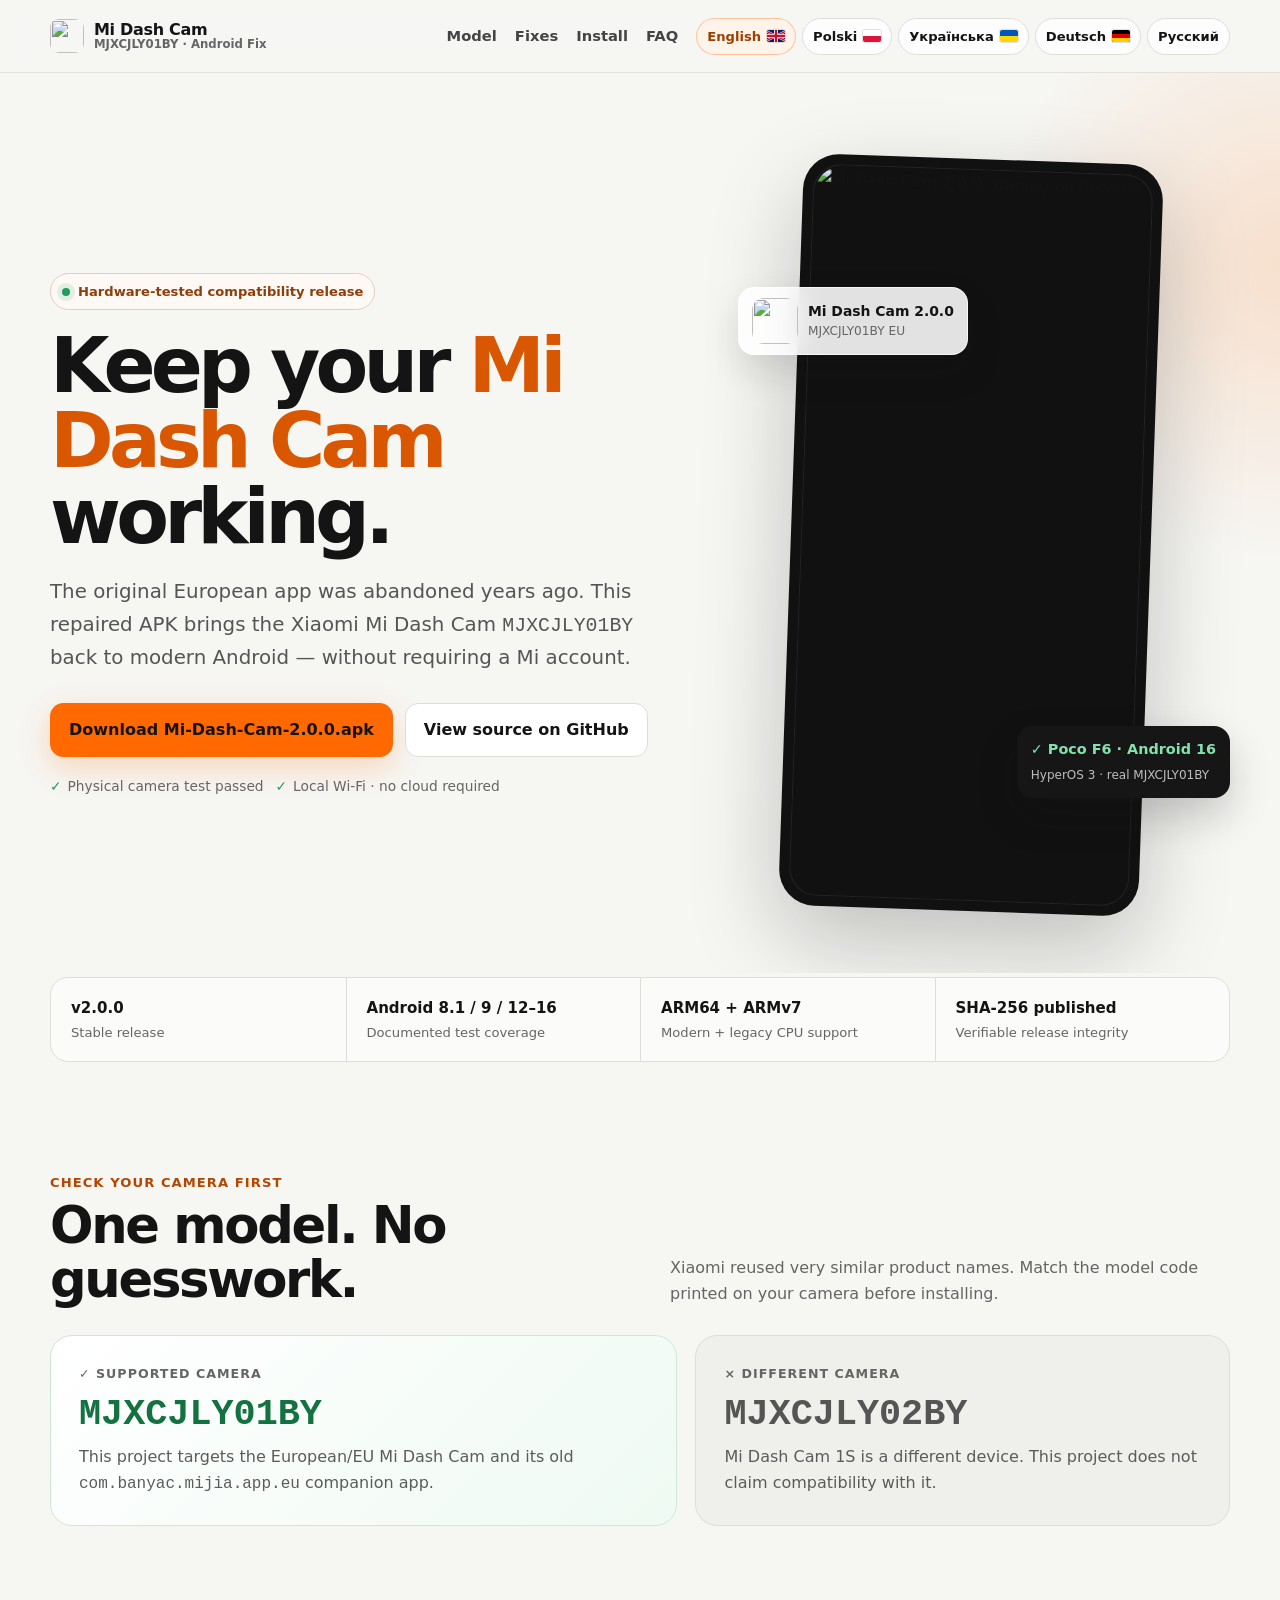
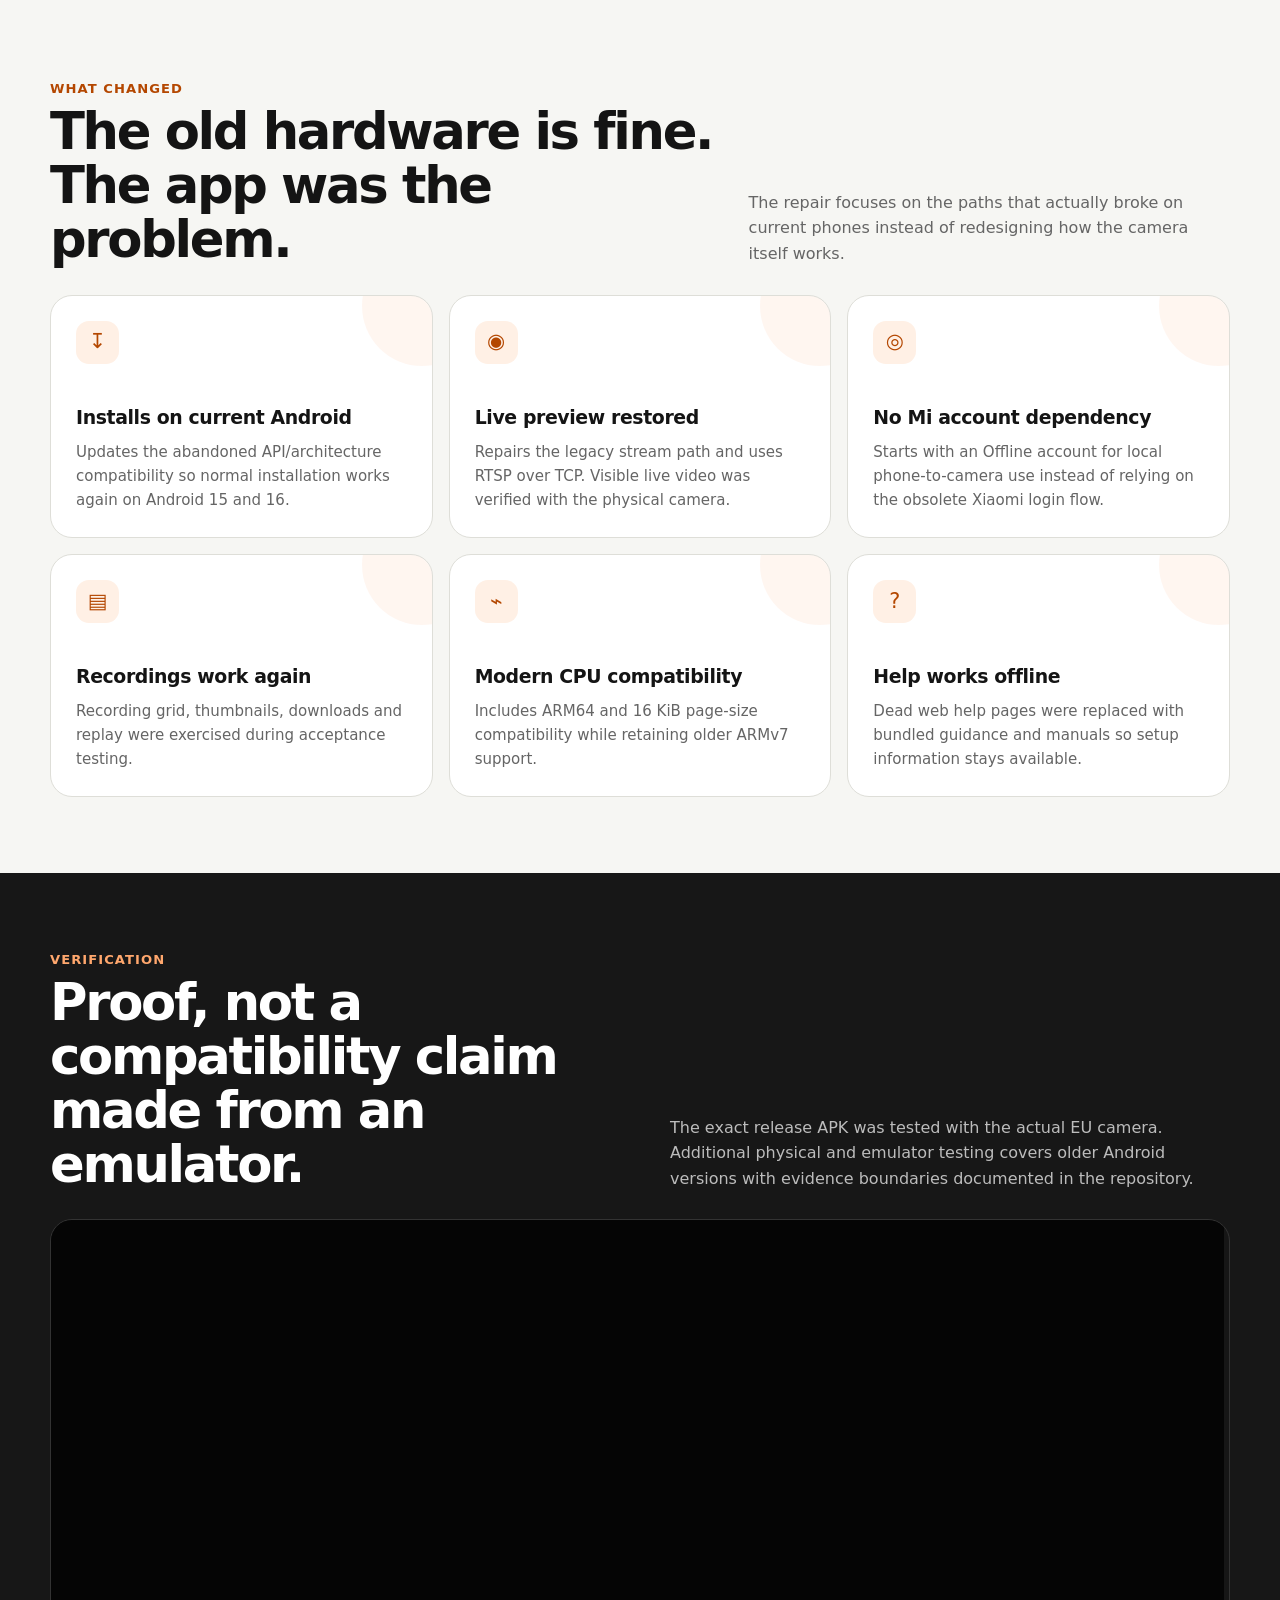
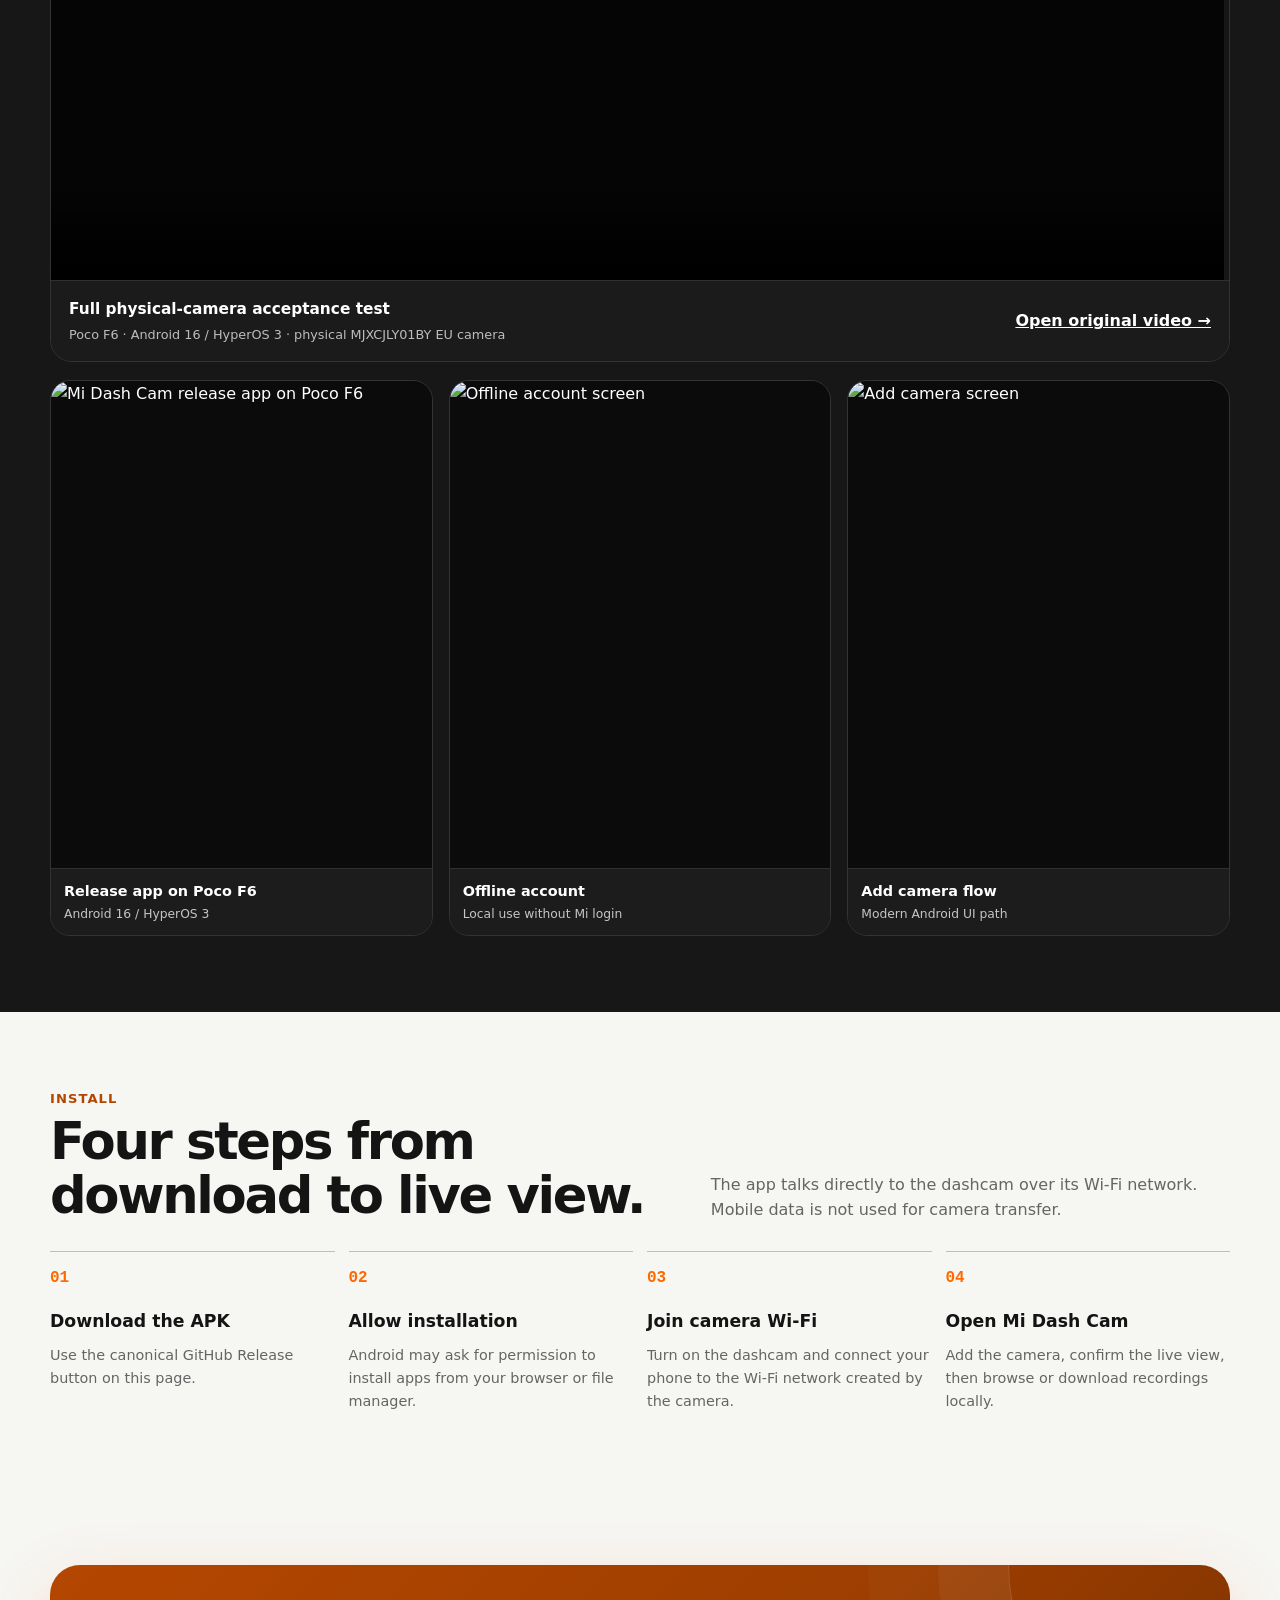
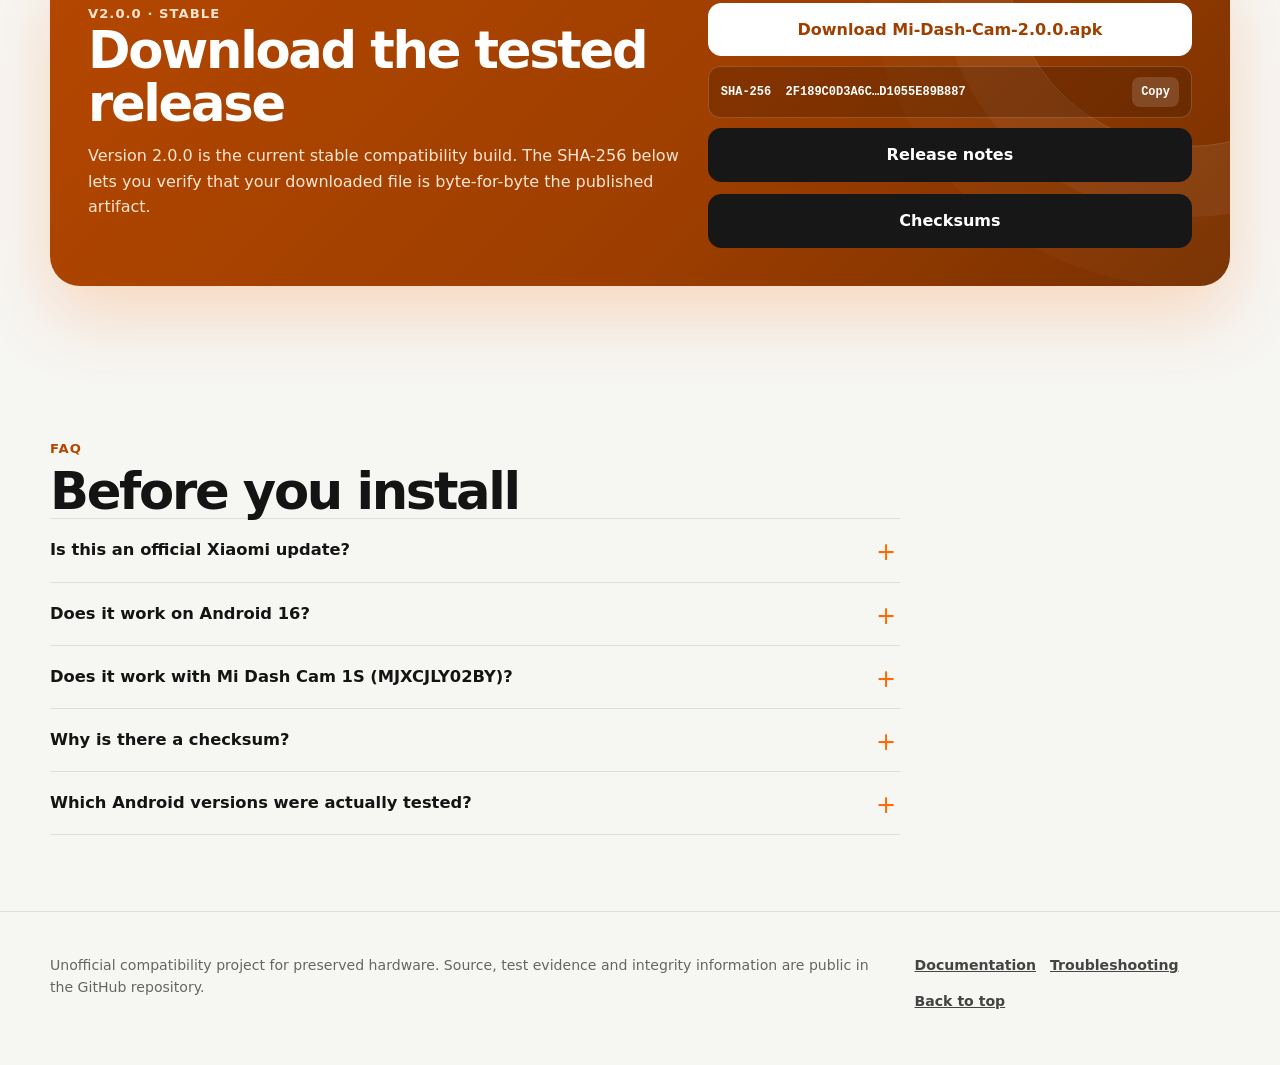
==== commit b7c0763f: "site: use same-origin proof video media" ====
--- a/site/index.html
+++ b/site/index.html
@@ -69,7 +69,7 @@
 <article class="feature"><div class="feature-icon">?</div><h3>Help works offline</h3><p>Dead web help pages were replaced with bundled guidance and manuals so setup information stays available.</p></article>
 </div></div></section>
 <section class="section proof-section"><div class="wrap reveal"><div class="section-head"><div><div class="kicker">Verification</div><h2>Proof, not a compatibility claim made from an emulator.</h2></div><p>The exact release APK was tested with the actual EU camera. Additional physical and emulator testing covers older Android versions with evidence boundaries documented in the repository.</p></div><figure class="evidence-video">
-<div class="video-stage"><video controls playsinline preload="metadata" poster="https://raw.githubusercontent.com/Void-Man-1/Xiaomi-Mi-Dash-Cam-MJXCJLY01BY-Android-APK-Fix/main/assets/evidence/poco-f6-android16-v2.0.0-video-poster.jpg" aria-label="Full physical-camera acceptance test video"><source src="https://raw.githubusercontent.com/Void-Man-1/Xiaomi-Mi-Dash-Cam-MJXCJLY01BY-Android-APK-Fix/main/assets/evidence/poco-f6-android16-v2.0.0-full-camera-test.mp4" type="video/mp4">Your browser cannot play this MP4. Open the original video on GitHub.</video></div>
+<div class="video-stage"><video controls playsinline preload="metadata" poster="media/poco-f6-android16-v2.0.0-video-poster.jpg" aria-label="Full physical-camera acceptance test video"><source src="media/poco-f6-android16-v2.0.0-full-camera-test.mp4" type="video/mp4">Your browser cannot play this MP4. Open the original video on GitHub.</video></div>
 <figcaption class="video-meta"><div><strong>Full physical-camera acceptance test</strong><span>Poco F6 · Android 16 / HyperOS 3 · physical MJXCJLY01BY EU camera</span></div><a href="https://github.com/Void-Man-1/Xiaomi-Mi-Dash-Cam-MJXCJLY01BY-Android-APK-Fix/blob/main/assets/evidence/poco-f6-android16-v2.0.0-full-camera-test.mp4">Open original video →</a></figcaption>
 </figure>
 <div class="gallery">
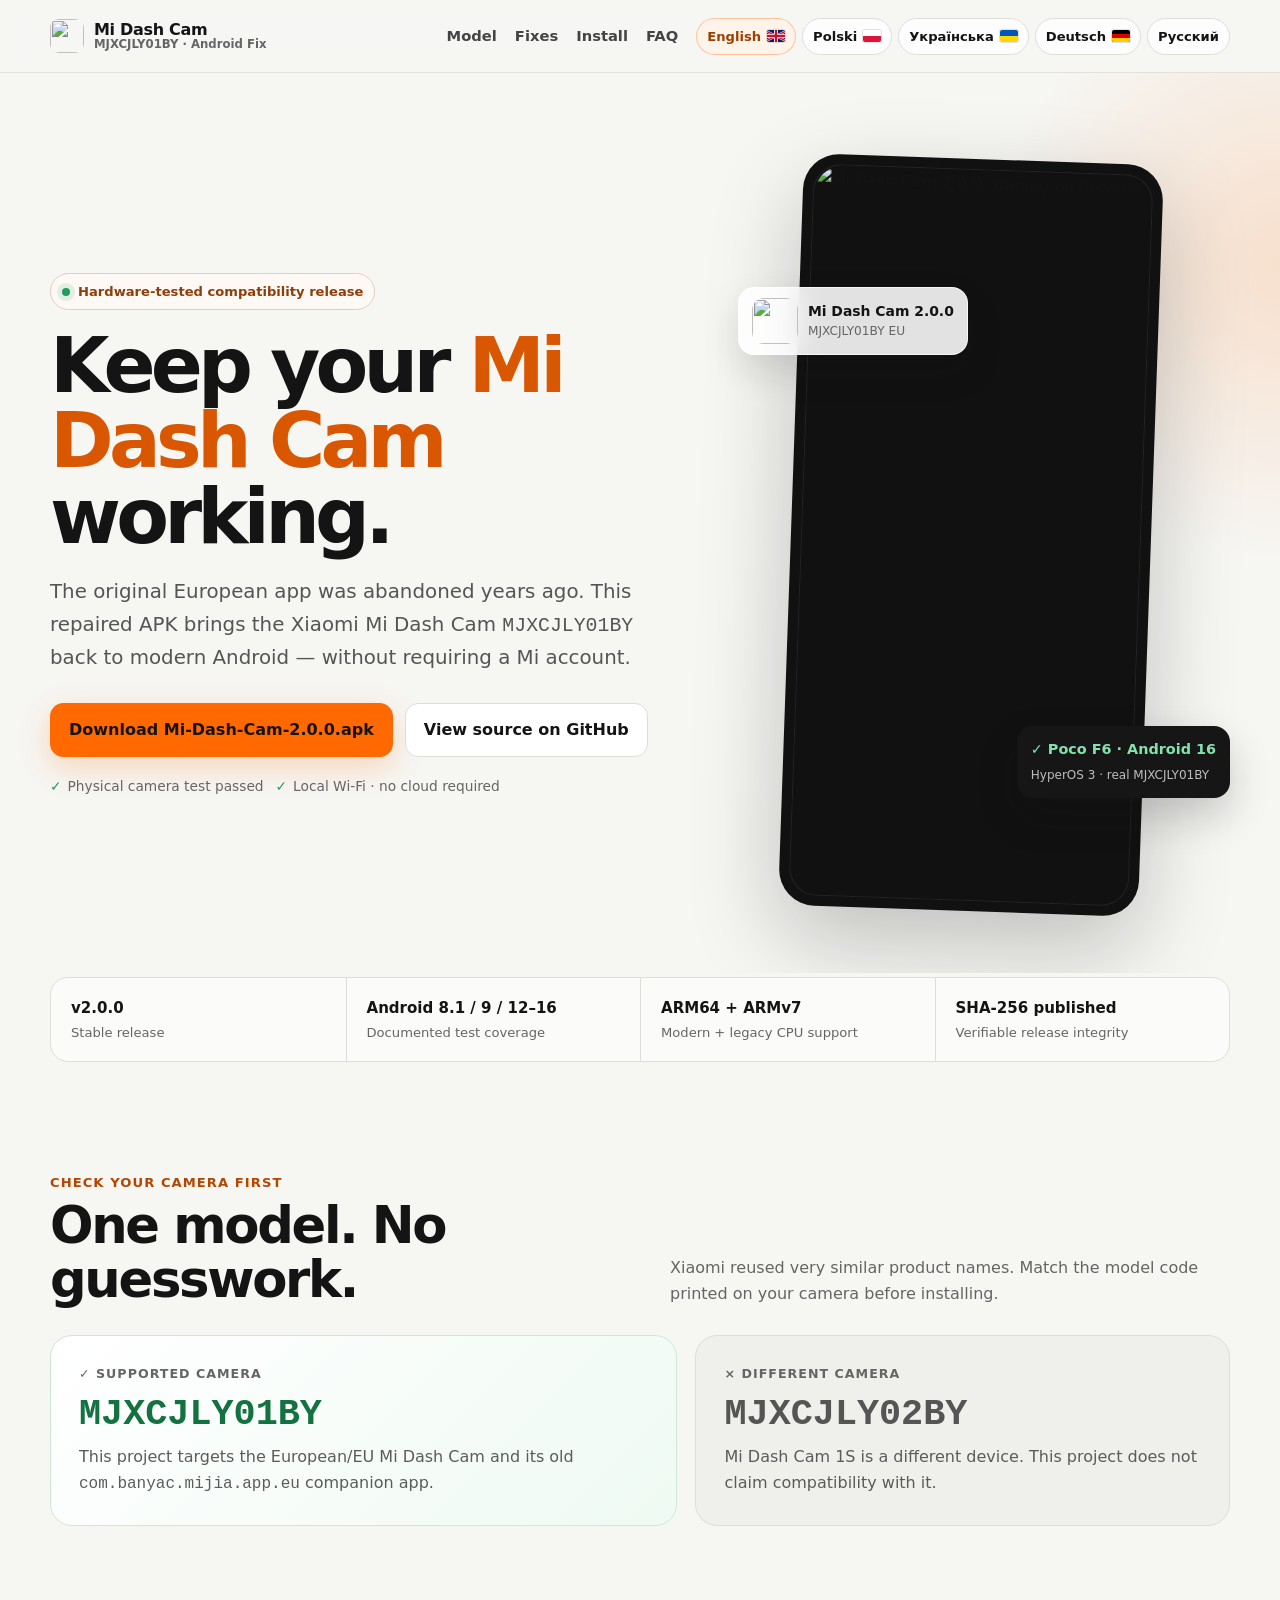
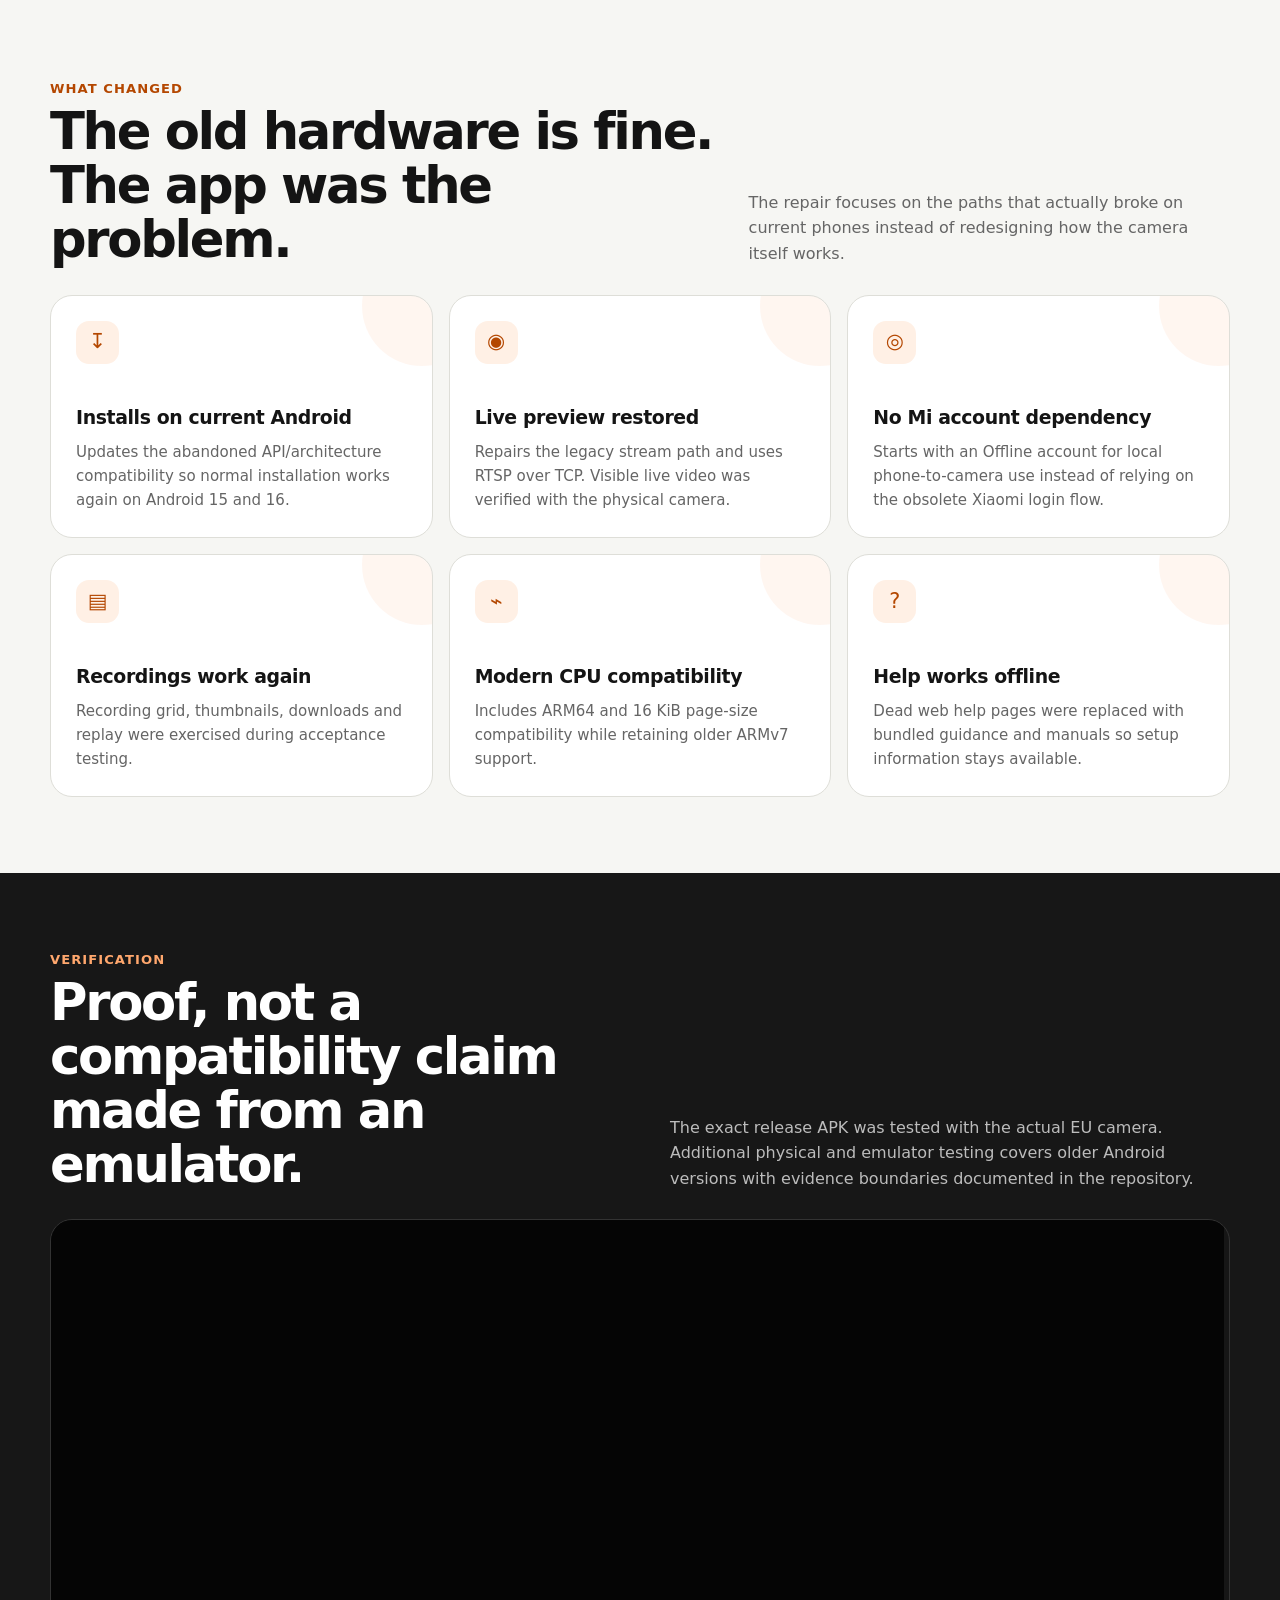
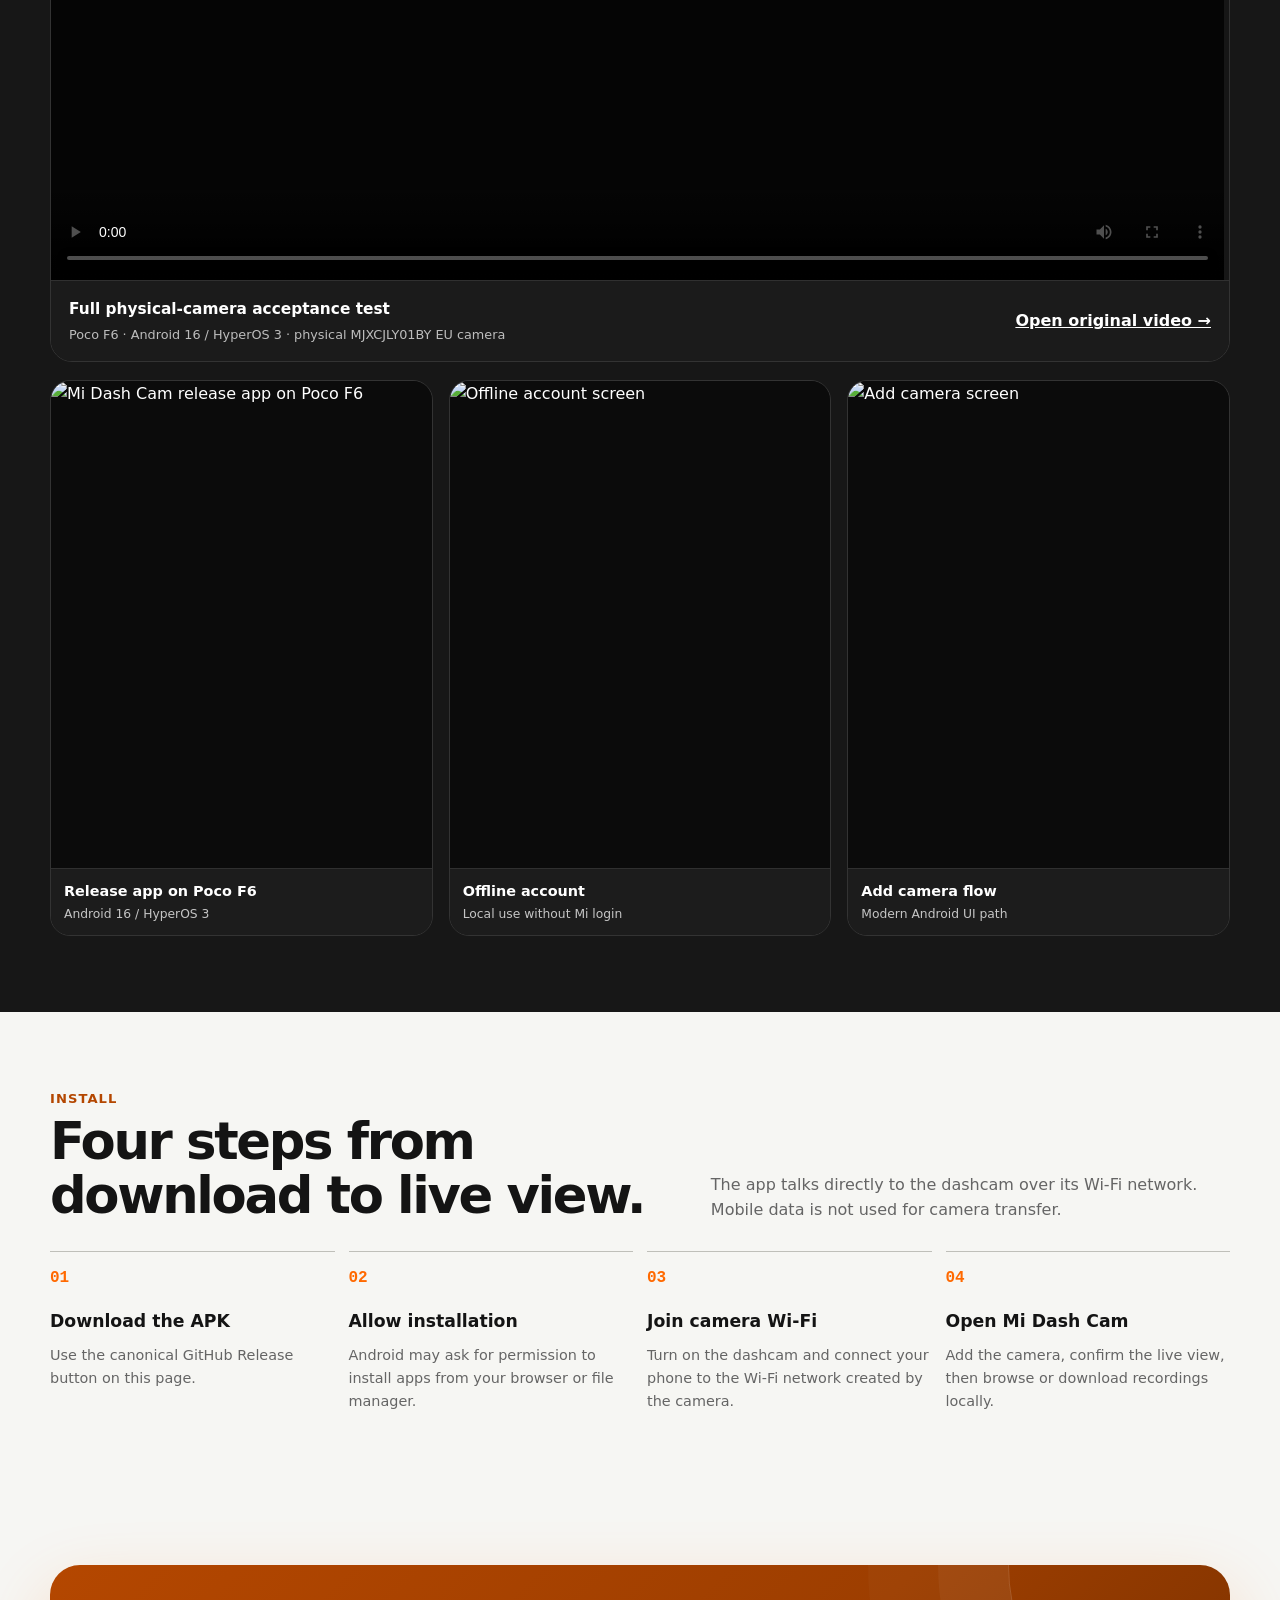
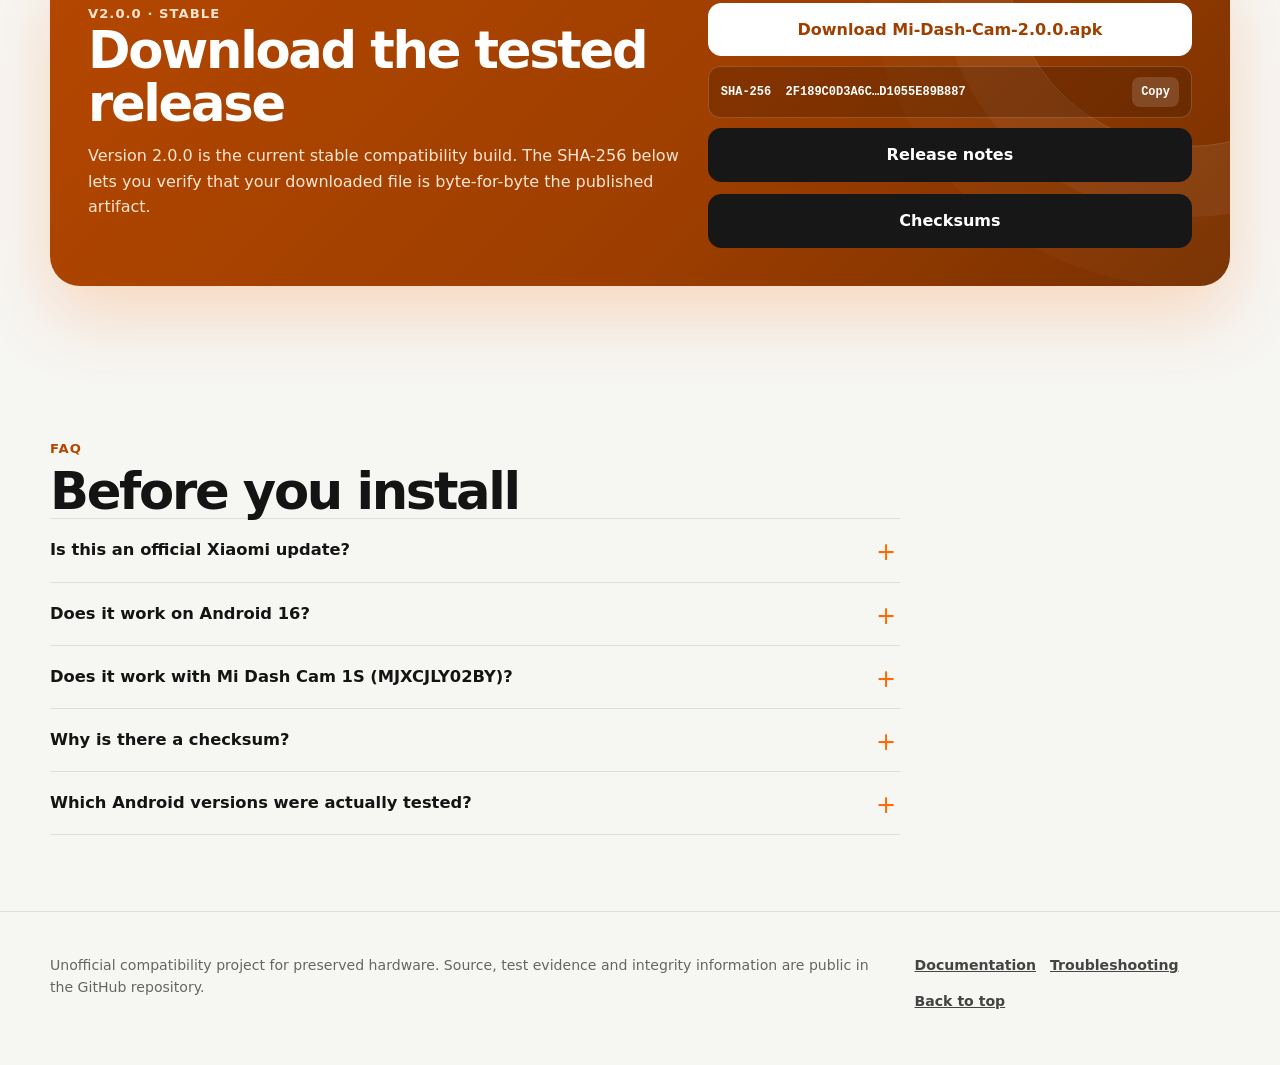
==== commit b7cc0707: "site: use dedicated social preview metadata" ====
--- a/site/index.html
+++ b/site/index.html
@@ -19,11 +19,13 @@
   <meta property="og:title" content="Xiaomi Mi Dash Cam MJXCJLY01BY Android APK Fix — Android 15/16 &amp; HyperOS">
   <meta property="og:description" content="Working Xiaomi Mi Dash Cam MJXCJLY01BY EU APK for modern Android and HyperOS. Hardware-tested live preview, Wi-Fi, recordings, downloads and playback.">
   <meta property="og:url" content="https://void-man-1.github.io/Xiaomi-Mi-Dash-Cam-MJXCJLY01BY-Android-APK-Fix/">
-  <meta property="og:image" content="https://raw.githubusercontent.com/Void-Man-1/Xiaomi-Mi-Dash-Cam-MJXCJLY01BY-Android-APK-Fix/main/assets/screenshots/poco-f6-v2.0.0-main.png">
+  <meta property="og:image" content="https://void-man-1.github.io/Xiaomi-Mi-Dash-Cam-MJXCJLY01BY-Android-APK-Fix/social-preview.png">
+  <meta property="og:image:width" content="1200">
+  <meta property="og:image:height" content="630">
   <meta name="twitter:card" content="summary_large_image">
   <meta name="twitter:title" content="Xiaomi Mi Dash Cam MJXCJLY01BY Android APK Fix — Android 15/16 &amp; HyperOS">
   <meta name="twitter:description" content="Working Xiaomi Mi Dash Cam MJXCJLY01BY EU APK for modern Android and HyperOS. Hardware-tested live preview, Wi-Fi, recordings, downloads and playback.">
-  <meta name="twitter:image" content="https://raw.githubusercontent.com/Void-Man-1/Xiaomi-Mi-Dash-Cam-MJXCJLY01BY-Android-APK-Fix/main/assets/screenshots/poco-f6-v2.0.0-main.png">
+  <meta name="twitter:image" content="https://void-man-1.github.io/Xiaomi-Mi-Dash-Cam-MJXCJLY01BY-Android-APK-Fix/social-preview.png">
   <link rel="icon" href="https://raw.githubusercontent.com/Void-Man-1/Xiaomi-Mi-Dash-Cam-MJXCJLY01BY-Android-APK-Fix/main/assets/app-icon.png">
   <link rel="stylesheet" href="styles.css">
   <script type="application/ld+json">{"@context":"https://schema.org","@type":"SoftwareApplication","name":"Xiaomi Mi Dash Cam MJXCJLY01BY Android APK Fix","applicationCategory":"UtilitiesApplication","operatingSystem":"Android","softwareVersion": "2.0.0","isAccessibleForFree":true,"description":"Working Xiaomi Mi Dash Cam MJXCJLY01BY EU APK for modern Android and HyperOS. Hardware-tested live preview, Wi-Fi, recordings, downloads and playback.","url":"https://void-man-1.github.io/Xiaomi-Mi-Dash-Cam-MJXCJLY01BY-Android-APK-Fix/","downloadUrl": "https://github.com/Void-Man-1/Xiaomi-Mi-Dash-Cam-MJXCJLY01BY-Android-APK-Fix/releases/download/v2.0.0/Mi-Dash-Cam-2.0.0.apk","softwareRequirements":"Xiaomi Mi Dash Cam MJXCJLY01BY European/EU model","codeRepository":"https://github.com/Void-Man-1/Xiaomi-Mi-Dash-Cam-MJXCJLY01BY-Android-APK-Fix","releaseNotes": "https://github.com/Void-Man-1/Xiaomi-Mi-Dash-Cam-MJXCJLY01BY-Android-APK-Fix/releases/tag/v2.0.0"}</script>
--- a/site/styles.css
+++ b/site/styles.css
@@ -41,7 +41,7 @@
 .model-panel{display:grid;grid-template-columns:1.08fr .92fr;gap:18px}.model-good,.model-bad{border-radius:var(--radius);padding:28px;border:1px solid var(--line);background:#fff}.model-good{border-color:#cde8d8;background:linear-gradient(135deg,#fff 0,#effaf3 100%)}.model-bad{background:#efefeb}.model-label{font-size:.79rem;text-transform:uppercase;letter-spacing:.08em;font-weight:850;color:var(--muted)}.model-code{font:800 clamp(1.45rem,3vw,2.3rem)/1.15 ui-monospace,SFMono-Regular,Consolas,monospace;margin:9px 0}.model-good .model-code{color:#137240}.model-bad .model-code{color:#555}.model-panel p{margin:0;color:#5b5b5b}
 .features{display:grid;grid-template-columns:repeat(3,1fr);gap:16px}.feature{position:relative;min-height:235px;border:1px solid var(--line);border-radius:var(--radius);background:var(--surface);padding:25px;overflow:hidden}.feature:after{content:"";position:absolute;width:120px;height:120px;border-radius:50%;right:-50px;top:-50px;background:rgba(255,105,0,.06)}.feature-icon{width:43px;height:43px;display:grid;place-items:center;border-radius:13px;background:#fff0e5;color:var(--orange-dark);font-size:1.3rem;margin-bottom:38px}.feature h3{font-size:1.18rem;letter-spacing:-.02em;margin:0 0 8px}.feature p{margin:0;color:var(--muted);font-size:.94rem}
 .proof-section{background:var(--dark);color:#fff}.proof-section .section-head p{color:#bcbcbc}.proof-section .kicker{color:#ffa76d}
-.evidence-video{margin:0 0 18px;border:1px solid #333;border-radius:22px;background:#161616;overflow:hidden}.video-stage{display:grid;place-items:center;aspect-ratio:16/9;max-height:660px;background:#050505}.video-stage video{display:block;width:100%;height:100%;object-fit:contain;background:#050505}.video-meta{display:flex;align-items:center;justify-content:space-between;gap:20px;padding:16px 18px;border-top:1px solid #303030;background:#1b1b1b}.video-meta strong{display:block;font-size:.96rem}.video-meta span{display:block;margin-top:3px;color:#bdbdbd;font-size:.8rem}.video-meta a{flex:0 0 auto;color:#fff;font-weight:800}
+.evidence-video{margin:0 0 18px;border:1px solid #333;border-radius:22px;background:#161616;overflow:hidden}.video-stage{display:grid;place-items:center;min-width:0;min-height:0;aspect-ratio:16/9;max-height:660px;overflow:hidden;background:#050505}.video-stage video{display:block;min-width:0;min-height:0;width:100%;height:100%;object-fit:contain;background:#050505}.video-meta{display:flex;align-items:center;justify-content:space-between;gap:20px;padding:16px 18px;border-top:1px solid #303030;background:#1b1b1b}.video-meta strong{display:block;font-size:.96rem}.video-meta span{display:block;margin-top:3px;color:#bdbdbd;font-size:.8rem}.video-meta a{flex:0 0 auto;color:#fff;font-weight:800}
 .gallery{display:grid;grid-template-columns:repeat(3,minmax(0,1fr));gap:16px}.shot{margin:0;display:flex;min-width:0;min-height:0;flex-direction:column;border:1px solid #333;border-radius:20px;background:#171717;overflow:hidden}.shot img{display:block;width:100%;height:clamp(340px,38vw,520px);object-fit:contain;object-position:center top;background:#0b0b0b}.shot-caption{position:static;display:block;min-height:64px;padding:11px 13px;border-top:1px solid #303030;background:#1c1c1c}.shot-caption strong{display:block;font-size:.9rem}.shot-caption span{display:block;color:#c5c5c5;font-size:.77rem;margin-top:2px}
 .steps{display:grid;grid-template-columns:repeat(4,1fr);gap:14px;counter-reset:steps}.step{counter-increment:steps;border-top:1px solid #bfbfb9;padding-top:18px}.step:before{content:"0" counter(steps);display:block;color:var(--orange);font:850 1rem/1 ui-monospace,SFMono-Regular,Consolas,monospace;margin-bottom:22px}.step h3{margin:0 0 8px;font-size:1.08rem}.step p{margin:0;color:var(--muted);font-size:.9rem}
 .download-card{position:relative;overflow:hidden;display:grid;grid-template-columns:1.1fr .9fr;gap:28px;border-radius:30px;background:linear-gradient(135deg,#b44700 0,#9d3e00 58%,#783000 100%);color:#fff;padding:38px;box-shadow:0 28px 70px rgba(255,105,0,.22)}.download-card:after{content:"";position:absolute;width:360px;height:360px;border:1px solid rgba(255,255,255,.16);border-radius:50%;right:-140px;top:-180px;box-shadow:0 0 0 70px rgba(255,255,255,.045),0 0 0 140px rgba(255,255,255,.025)}.download-card h2{margin:0 0 12px;color:#fff}.download-card p{margin:0;color:#ffe5d4}.download-actions{position:relative;z-index:2;display:flex;flex-direction:column;align-items:stretch;justify-content:center;gap:10px}.download-actions .btn{width:100%}.download-actions .btn.primary{background:#fff;color:#9d4000;border-color:#fff;box-shadow:none}.hash{display:flex;align-items:center;justify-content:space-between;gap:8px;background:rgba(0,0,0,.18);border:1px solid rgba(255,255,255,.18);border-radius:12px;padding:10px 12px;font:700 .75rem/1.35 ui-monospace,SFMono-Regular,Consolas,monospace}.hash button{border:0;background:rgba(255,255,255,.14);color:#fff;border-radius:8px;padding:7px 9px;cursor:pointer;font:inherit}.hash button:hover{background:rgba(255,255,255,.23)}
@@ -52,5 +52,5 @@
 @media(max-width:1240px){.nav-links{display:none}}
 @media(max-width:980px){.nav-links{display:none}.hero-grid,.model-panel,.download-card{grid-template-columns:1fr}.hero-grid{gap:28px}.hero{padding-top:58px}.visual{min-height:480px}.trust-grid{grid-template-columns:repeat(2,1fr)}.trust-item:nth-child(3){border-left:0;border-top:1px solid var(--line)}.trust-item:nth-child(4){border-top:1px solid var(--line)}.features{grid-template-columns:1fr 1fr}.steps{grid-template-columns:1fr 1fr}.section-head{display:block}.section-head p{margin-top:12px}}
 @media(max-width:820px){.gallery{grid-template-columns:1fr}.video-meta{align-items:flex-start;flex-direction:column}.nav{flex-wrap:wrap;padding:10px 0}.brand small{display:none}.langs{order:3;width:100%;max-width:none;flex-wrap:wrap;justify-content:flex-start;padding:3px 0 2px}.lang{padding:6px 9px;flex:0 0 auto}}
-@media(max-width:680px){.wrap{width:min(calc(100% - 24px),var(--max))}.nav{min-height:66px;align-items:center;flex-wrap:wrap;padding:10px 0}.brand small{display:none}.brand{padding-top:0}.langs{order:3;width:100%;max-width:none;flex-wrap:wrap;justify-content:flex-start;padding:3px 0 2px}.lang{padding:6px 9px;flex:0 0 auto}.hero{padding:42px 0 34px}.hero-grid{display:block}h1{font-size:clamp(2.5rem,14vw,4rem);margin-bottom:18px}.lede{font-size:1rem}.actions{display:grid}.btn{width:100%}.microproof{font-size:.8rem}.visual{min-height:410px;margin-top:34px}.visual-card{width:250px}.app-float{left:0;top:15%;transform:scale(.9)}.proof-float{right:0;bottom:8%;max-width:180px}.trust-grid{grid-template-columns:1fr 1fr}.trust-item{padding:14px}.trust-item:nth-child(odd){border-left:0}.trust-item:nth-child(2){border-left:1px solid var(--line)}.trust-item:nth-child(3),.trust-item:nth-child(4){border-top:1px solid var(--line)}.section{padding:54px 0}.features,.gallery,.steps{grid-template-columns:1fr}.feature{min-height:auto}.feature-icon{margin-bottom:26px}.shot,.shot:first-child{grid-column:auto;min-height:0}.shot img{height:min(72vh,560px)}.evidence-bar{align-items:flex-start;flex-direction:column}.download-card{padding:26px;border-radius:24px}.hash{align-items:flex-start;flex-direction:column}.footer-grid{flex-direction:column}.footer-links{gap:10px}}
+@media(max-width:680px){.video-stage{aspect-ratio:auto;height:min(72vh,520px);max-height:520px}.wrap{width:min(calc(100% - 24px),var(--max))}.nav{min-height:66px;align-items:center;flex-wrap:wrap;padding:10px 0}.brand small{display:none}.brand{padding-top:0}.langs{order:3;width:100%;max-width:none;flex-wrap:wrap;justify-content:flex-start;padding:3px 0 2px}.lang{padding:6px 9px;flex:0 0 auto}.hero{padding:42px 0 34px}.hero-grid{display:block}h1{font-size:clamp(2.5rem,14vw,4rem);margin-bottom:18px}.lede{font-size:1rem}.actions{display:grid}.btn{width:100%}.microproof{font-size:.8rem}.visual{min-height:410px;margin-top:34px}.visual-card{width:250px}.app-float{left:0;top:15%;transform:scale(.9)}.proof-float{right:0;bottom:8%;max-width:180px}.trust-grid{grid-template-columns:1fr 1fr}.trust-item{padding:14px}.trust-item:nth-child(odd){border-left:0}.trust-item:nth-child(2){border-left:1px solid var(--line)}.trust-item:nth-child(3),.trust-item:nth-child(4){border-top:1px solid var(--line)}.section{padding:54px 0}.features,.gallery,.steps{grid-template-columns:1fr}.feature{min-height:auto}.feature-icon{margin-bottom:26px}.shot,.shot:first-child{grid-column:auto;min-height:0}.shot img{height:min(72vh,560px)}.evidence-bar{align-items:flex-start;flex-direction:column}.download-card{padding:26px;border-radius:24px}.hash{align-items:flex-start;flex-direction:column}.footer-grid{flex-direction:column}.footer-links{gap:10px}}
 @media(prefers-reduced-motion:reduce){html{scroll-behavior:auto}.visual-card,.app-float,.proof-float{animation:none}.btn,.reveal{transition:none}.reveal{opacity:1;transform:none}}
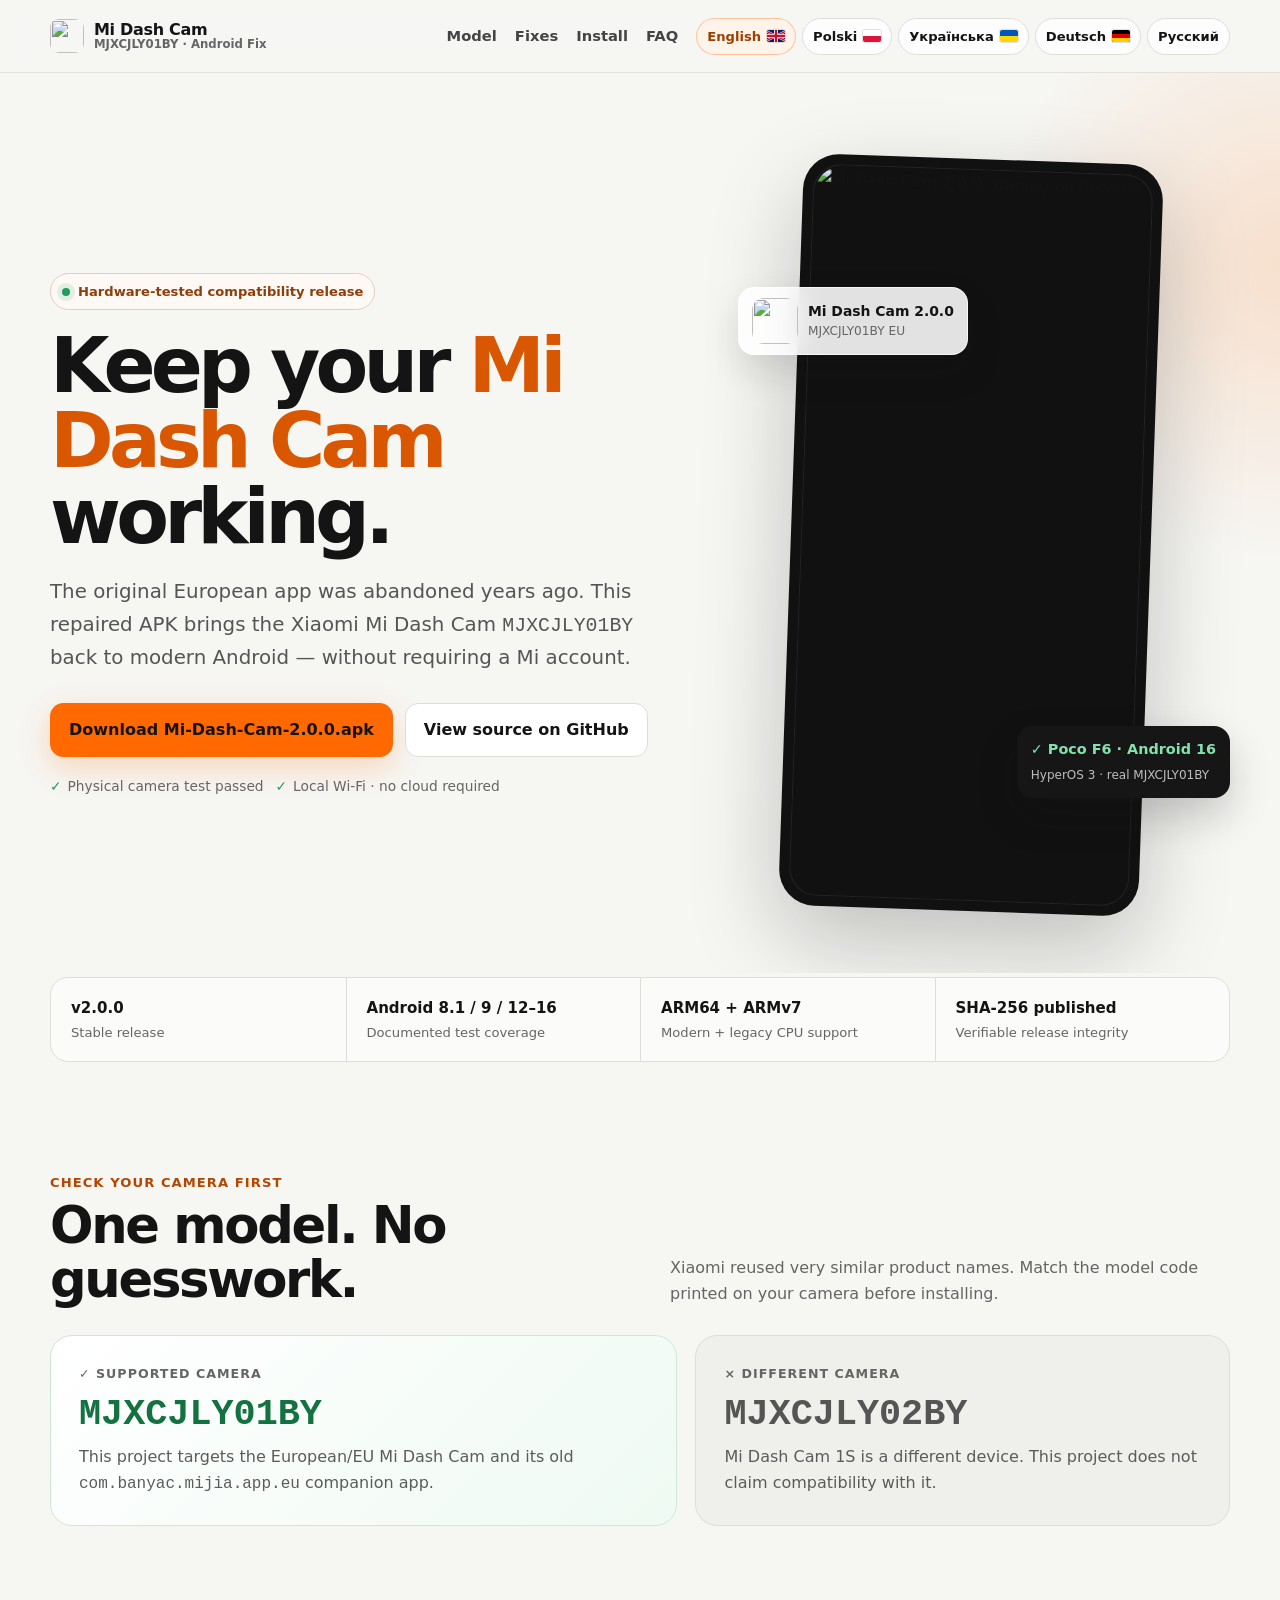
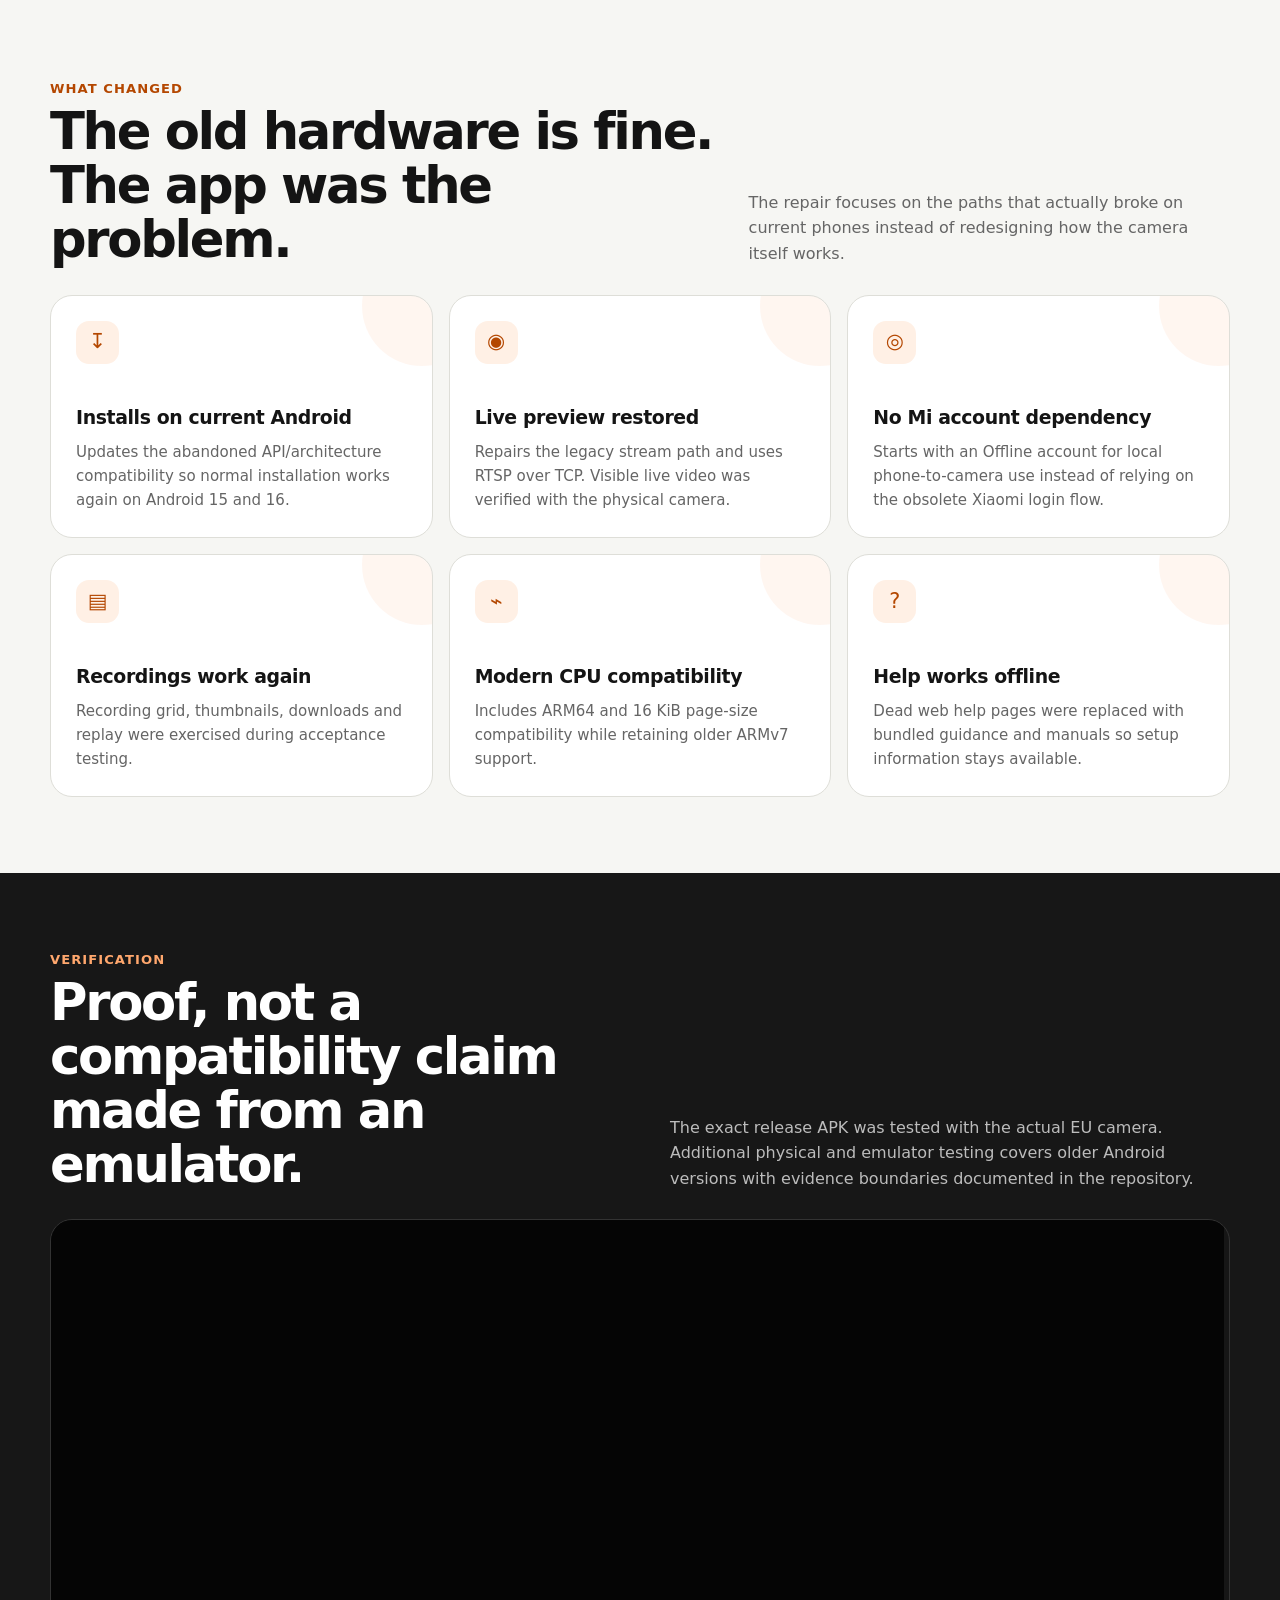
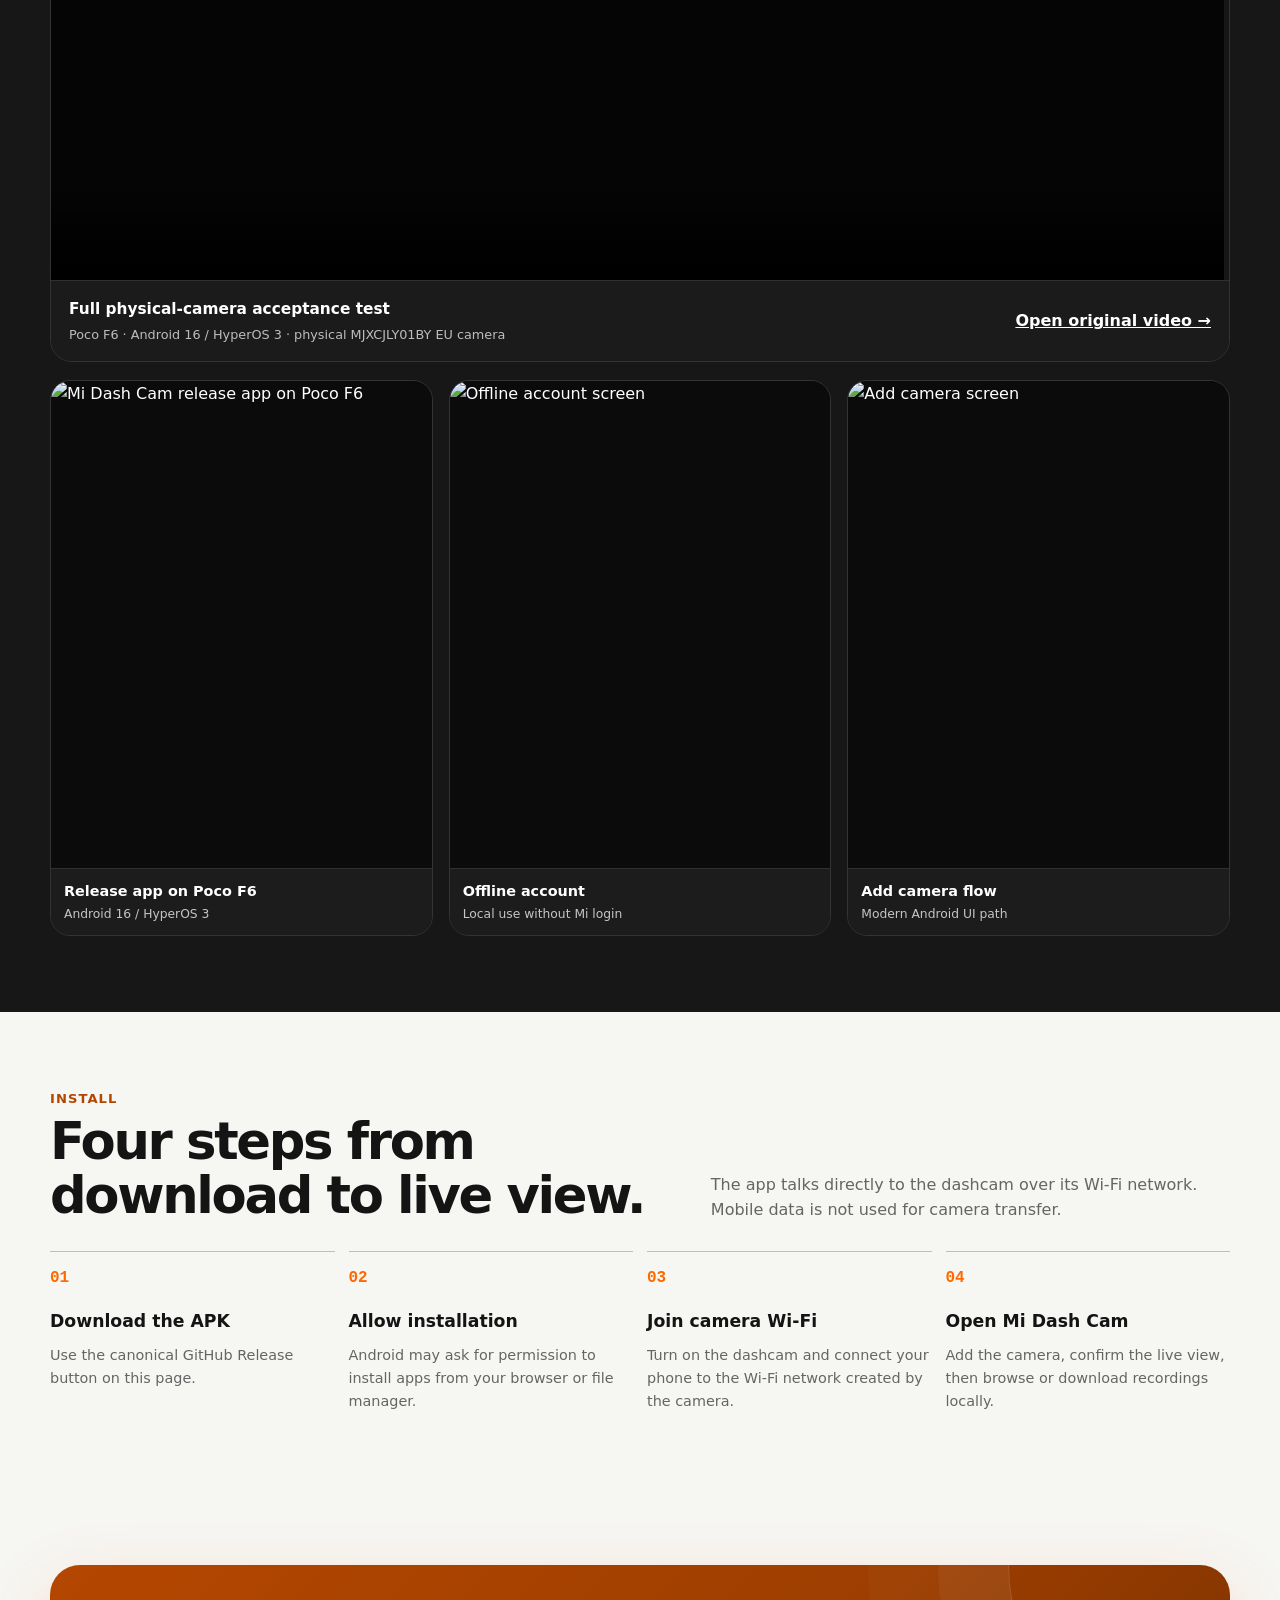
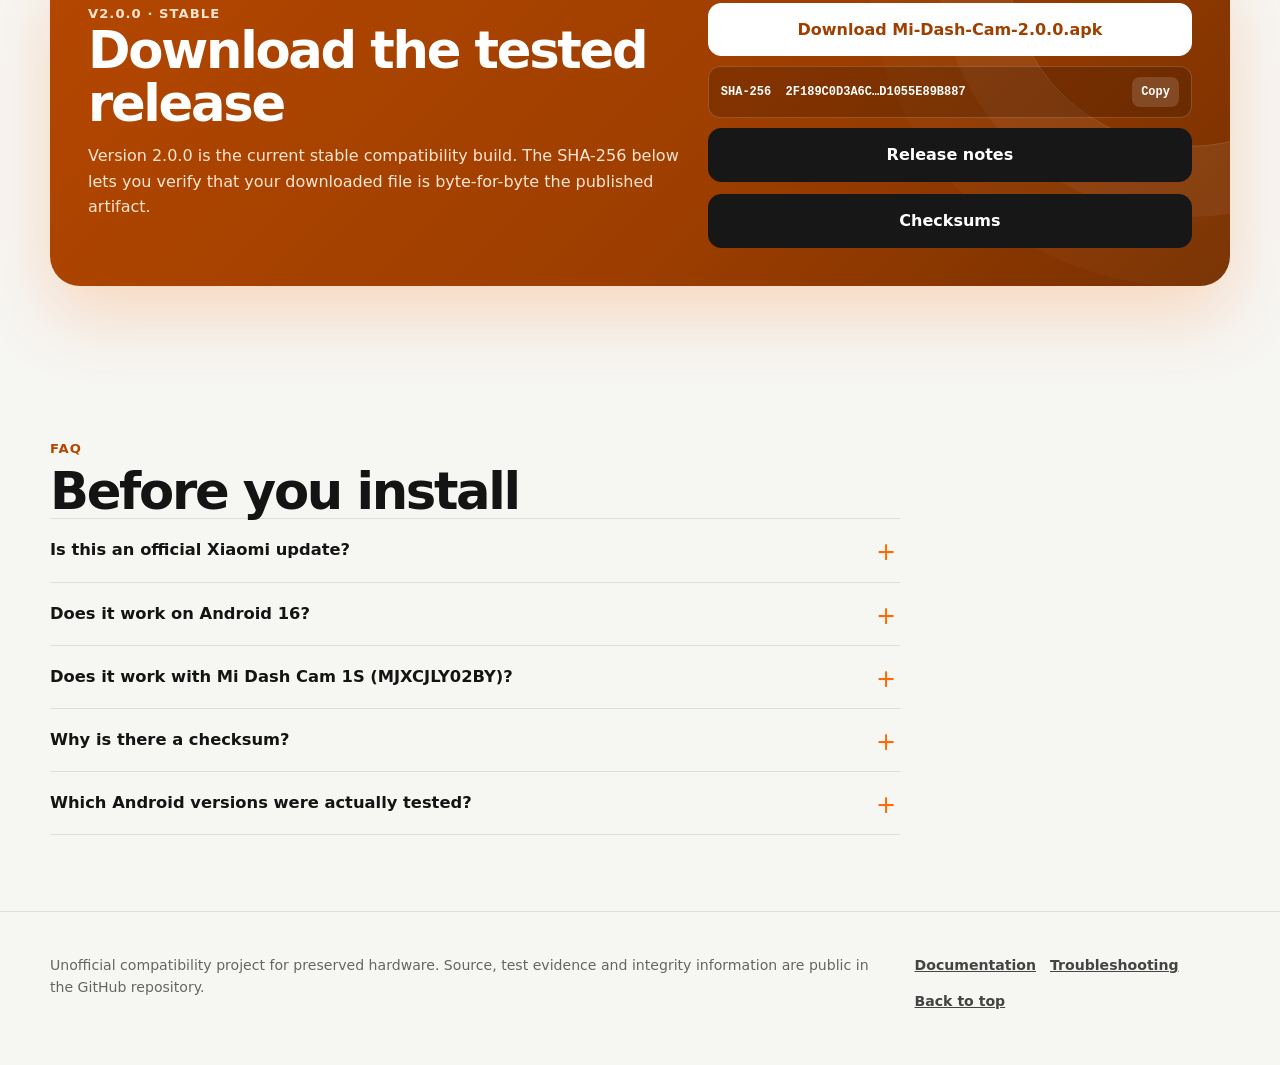
==== commit 541bd334: "fix: serve repository media from Pages origin" ====
--- a/site/index.html
+++ b/site/index.html
@@ -26,7 +26,7 @@
   <meta name="twitter:title" content="Xiaomi Mi Dash Cam MJXCJLY01BY Android APK Fix — Android 15/16 &amp; HyperOS">
   <meta name="twitter:description" content="Working Xiaomi Mi Dash Cam MJXCJLY01BY EU APK for modern Android and HyperOS. Hardware-tested live preview, Wi-Fi, recordings, downloads and playback.">
   <meta name="twitter:image" content="https://void-man-1.github.io/Xiaomi-Mi-Dash-Cam-MJXCJLY01BY-Android-APK-Fix/social-preview.png">
-  <link rel="icon" href="https://raw.githubusercontent.com/Void-Man-1/Xiaomi-Mi-Dash-Cam-MJXCJLY01BY-Android-APK-Fix/main/assets/app-icon.png">
+  <link rel="icon" href="media/app-icon.png">
   <link rel="stylesheet" href="styles.css">
   <script type="application/ld+json">{"@context":"https://schema.org","@type":"SoftwareApplication","name":"Xiaomi Mi Dash Cam MJXCJLY01BY Android APK Fix","applicationCategory":"UtilitiesApplication","operatingSystem":"Android","softwareVersion": "2.0.0","isAccessibleForFree":true,"description":"Working Xiaomi Mi Dash Cam MJXCJLY01BY EU APK for modern Android and HyperOS. Hardware-tested live preview, Wi-Fi, recordings, downloads and playback.","url":"https://void-man-1.github.io/Xiaomi-Mi-Dash-Cam-MJXCJLY01BY-Android-APK-Fix/","downloadUrl": "https://github.com/Void-Man-1/Xiaomi-Mi-Dash-Cam-MJXCJLY01BY-Android-APK-Fix/releases/download/v2.0.0/Mi-Dash-Cam-2.0.0.apk","softwareRequirements":"Xiaomi Mi Dash Cam MJXCJLY01BY European/EU model","codeRepository":"https://github.com/Void-Man-1/Xiaomi-Mi-Dash-Cam-MJXCJLY01BY-Android-APK-Fix","releaseNotes": "https://github.com/Void-Man-1/Xiaomi-Mi-Dash-Cam-MJXCJLY01BY-Android-APK-Fix/releases/tag/v2.0.0"}</script>
   <script type="application/ld+json">{"@context":"https://schema.org","@type":"FAQPage","mainEntity":[{"@type":"Question","name":"Is this an official Xiaomi update?","acceptedAnswer":{"@type":"Answer","text":"No. This is an independent preservation/compatibility project for abandoned companion software. Xiaomi, Mi, Mijia and 70mai names belong to their respective owners."}},{"@type":"Question","name":"Does it work on Android 16?","acceptedAnswer":{"@type":"Answer","text":"Yes for the tested target. The exact 2.0.0 release completed a full physical-camera test on a Poco F6 running Android 16 / HyperOS 3."}},{"@type":"Question","name":"Does it work with Mi Dash Cam 1S (MJXCJLY02BY)?","acceptedAnswer":{"@type":"Answer","text":"No compatibility claim is made for MJXCJLY02BY. Check the model label and use this project only for MJXCJLY01BY EU."}},{"@type":"Question","name":"Why is there a checksum?","acceptedAnswer":{"@type":"Answer","text":"A SHA-256 checksum lets you confirm the APK you downloaded is exactly the artifact published by this repository. Android also requires APKs to be signed; this compatibility build is release-signed by the project, not by Xiaomi’s original key."}},{"@type":"Question","name":"Which Android versions were actually tested?","acceptedAnswer":{"@type":"Answer","text":"Physical or emulator testing is documented for Android 8.1, 9 and 12 through 16. Android 10–11 are not currently claimed as tested."}}]}</script>
@@ -35,7 +35,7 @@
 <a class="skip" href="#content">Skip to content</a>
 <header class="site-header">
   <div class="wrap nav">
-    <a class="brand" href="https://void-man-1.github.io/Xiaomi-Mi-Dash-Cam-MJXCJLY01BY-Android-APK-Fix/"><img src="https://raw.githubusercontent.com/Void-Man-1/Xiaomi-Mi-Dash-Cam-MJXCJLY01BY-Android-APK-Fix/main/assets/app-icon.png" width="34" height="34" alt=""><span class="brand-text">Mi Dash Cam <small>MJXCJLY01BY · Android Fix</small></span></a>
+    <a class="brand" href="https://void-man-1.github.io/Xiaomi-Mi-Dash-Cam-MJXCJLY01BY-Android-APK-Fix/"><img src="media/app-icon.png" width="34" height="34" alt=""><span class="brand-text">Mi Dash Cam <small>MJXCJLY01BY · Android Fix</small></span></a>
     <nav class="nav-links" aria-label="Page"><a href="#model">Model</a><a href="#fixes">Fixes</a><a href="#install">Install</a><a href="#faq">FAQ</a></nav>
     <nav class="langs" aria-label="Language"><a class="lang active" href="https://void-man-1.github.io/Xiaomi-Mi-Dash-Cam-MJXCJLY01BY-Android-APK-Fix/" lang="en" hreflang="en" aria-current="page"><span class="label">English</span><img class="flag-img" src="flags/en.svg" width="18" height="12" alt="" aria-hidden="true"></a><a class="lang" href="https://void-man-1.github.io/Xiaomi-Mi-Dash-Cam-MJXCJLY01BY-Android-APK-Fix/pl/" lang="pl" hreflang="pl"><span class="label">Polski</span><img class="flag-img" src="flags/pl.svg" width="18" height="12" alt="" aria-hidden="true"></a><a class="lang" href="https://void-man-1.github.io/Xiaomi-Mi-Dash-Cam-MJXCJLY01BY-Android-APK-Fix/uk/" lang="uk" hreflang="uk"><span class="label">Українська</span><img class="flag-img" src="flags/uk.svg" width="18" height="12" alt="" aria-hidden="true"></a><a class="lang" href="https://void-man-1.github.io/Xiaomi-Mi-Dash-Cam-MJXCJLY01BY-Android-APK-Fix/de/" lang="de" hreflang="de"><span class="label">Deutsch</span><img class="flag-img" src="flags/de.svg" width="18" height="12" alt="" aria-hidden="true"></a><a class="lang" href="https://void-man-1.github.io/Xiaomi-Mi-Dash-Cam-MJXCJLY01BY-Android-APK-Fix/ru/" lang="ru" hreflang="ru"><span class="label">Русский</span></a></nav>
   </div>
@@ -54,8 +54,8 @@
    <div class="microproof"><span><b class="tick">✓</b>Physical camera test passed</span><span><b class="tick">✓</b>Local Wi-Fi · no cloud required</span></div>
   </div>
   <div class="visual" aria-label="Mi Dash Cam app verification screenshots">
-   <div class="visual-card"><img src="https://raw.githubusercontent.com/Void-Man-1/Xiaomi-Mi-Dash-Cam-MJXCJLY01BY-Android-APK-Fix/main/assets/screenshots/poco-f6-v2.0.0-main.png" alt="Mi Dash Cam 2.0.0 running on Poco F6" fetchpriority="high"></div>
-   <div class="app-float"><img src="https://raw.githubusercontent.com/Void-Man-1/Xiaomi-Mi-Dash-Cam-MJXCJLY01BY-Android-APK-Fix/main/assets/app-icon.png" width="46" height="46" alt=""><div><strong>Mi Dash Cam 2.0.0</strong><small>MJXCJLY01BY EU</small></div></div>
+   <div class="visual-card"><img src="media/screenshots/poco-f6-v2.0.0-main.png" alt="Mi Dash Cam 2.0.0 running on Poco F6" fetchpriority="high"></div>
+   <div class="app-float"><img src="media/app-icon.png" width="46" height="46" alt=""><div><strong>Mi Dash Cam 2.0.0</strong><small>MJXCJLY01BY EU</small></div></div>
    <div class="proof-float"><strong class="checkline">✓ Poco F6 · Android 16</strong><span>HyperOS 3 · real MJXCJLY01BY</span></div>
   </div>
  </div>
@@ -75,9 +75,9 @@
 <figcaption class="video-meta"><div><strong>Full physical-camera acceptance test</strong><span>Poco F6 · Android 16 / HyperOS 3 · physical MJXCJLY01BY EU camera</span></div><a href="https://github.com/Void-Man-1/Xiaomi-Mi-Dash-Cam-MJXCJLY01BY-Android-APK-Fix/blob/main/assets/evidence/poco-f6-android16-v2.0.0-full-camera-test.mp4">Open original video →</a></figcaption>
 </figure>
 <div class="gallery">
-<figure class="shot"><img src="https://raw.githubusercontent.com/Void-Man-1/Xiaomi-Mi-Dash-Cam-MJXCJLY01BY-Android-APK-Fix/main/assets/screenshots/poco-f6-v2.0.0-main.png" alt="Mi Dash Cam release app on Poco F6" loading="lazy"><figcaption class="shot-caption"><strong>Release app on Poco F6</strong><span>Android 16 / HyperOS 3</span></figcaption></figure>
-<figure class="shot"><img src="https://raw.githubusercontent.com/Void-Man-1/Xiaomi-Mi-Dash-Cam-MJXCJLY01BY-Android-APK-Fix/main/assets/screenshots/offline-account-redmi-android16.png" alt="Offline account screen" loading="lazy"><figcaption class="shot-caption"><strong>Offline account</strong><span>Local use without Mi login</span></figcaption></figure>
-<figure class="shot"><img src="https://raw.githubusercontent.com/Void-Man-1/Xiaomi-Mi-Dash-Cam-MJXCJLY01BY-Android-APK-Fix/main/assets/screenshots/galaxy-s24-ultra-android14-add-camera.png" alt="Add camera screen" loading="lazy"><figcaption class="shot-caption"><strong>Add camera flow</strong><span>Modern Android UI path</span></figcaption></figure>
+<figure class="shot"><img src="media/screenshots/poco-f6-v2.0.0-main.png" alt="Mi Dash Cam release app on Poco F6" loading="lazy"><figcaption class="shot-caption"><strong>Release app on Poco F6</strong><span>Android 16 / HyperOS 3</span></figcaption></figure>
+<figure class="shot"><img src="media/screenshots/offline-account-redmi-android16.png" alt="Offline account screen" loading="lazy"><figcaption class="shot-caption"><strong>Offline account</strong><span>Local use without Mi login</span></figcaption></figure>
+<figure class="shot"><img src="media/screenshots/galaxy-s24-ultra-android14-add-camera.png" alt="Add camera screen" loading="lazy"><figcaption class="shot-caption"><strong>Add camera flow</strong><span>Modern Android UI path</span></figcaption></figure>
 </div></div></section>
 <section class="section" id="install"><div class="wrap reveal"><div class="section-head"><div><div class="kicker">Install</div><h2>Four steps from download to live view.</h2></div><p>The app talks directly to the dashcam over its Wi-Fi network. Mobile data is not used for camera transfer.</p></div><div class="steps"><article class="step"><h3>Download the APK</h3><p>Use the canonical GitHub Release button on this page.</p></article><article class="step"><h3>Allow installation</h3><p>Android may ask for permission to install apps from your browser or file manager.</p></article><article class="step"><h3>Join camera Wi-Fi</h3><p>Turn on the dashcam and connect your phone to the Wi-Fi network created by the camera.</p></article><article class="step"><h3>Open Mi Dash Cam</h3><p>Add the camera, confirm the live view, then browse or download recordings locally.</p></article></div></div></section>
 <section class="section"><div class="wrap reveal"><div class="download-card"><div><div class="kicker" style="color:#ffe4d1">v2.0.0 · Stable</div><h2>Download the tested release</h2><p>Version 2.0.0 is the current stable compatibility build. The SHA-256 below lets you verify that your downloaded file is byte-for-byte the published artifact.</p></div><div class="download-actions"><!-- latest-apk-site:start --><a class="btn primary" href="https://github.com/Void-Man-1/Xiaomi-Mi-Dash-Cam-MJXCJLY01BY-Android-APK-Fix/releases/download/v2.0.0/Mi-Dash-Cam-2.0.0.apk">Download Mi-Dash-Cam-2.0.0.apk</a><!-- latest-apk-site:end --><div class="hash"><span>SHA-256&nbsp; 2F189C0D3A6C…D1055E89B887</span><button type="button" data-copy-hash="2F189C0D3A6C9965036EDDBFA927EB7FD720C47D611991EB5EC1D1055E89B887" data-copied="Copied">Copy</button></div><div class="actions"><a class="btn dark" href="https://github.com/Void-Man-1/Xiaomi-Mi-Dash-Cam-MJXCJLY01BY-Android-APK-Fix/releases/tag/v2.0.0">Release notes</a><a class="btn dark" href="https://github.com/Void-Man-1/Xiaomi-Mi-Dash-Cam-MJXCJLY01BY-Android-APK-Fix/blob/main/checksums/SHA256SUMS.txt">Checksums</a></div></div></div></div></section>
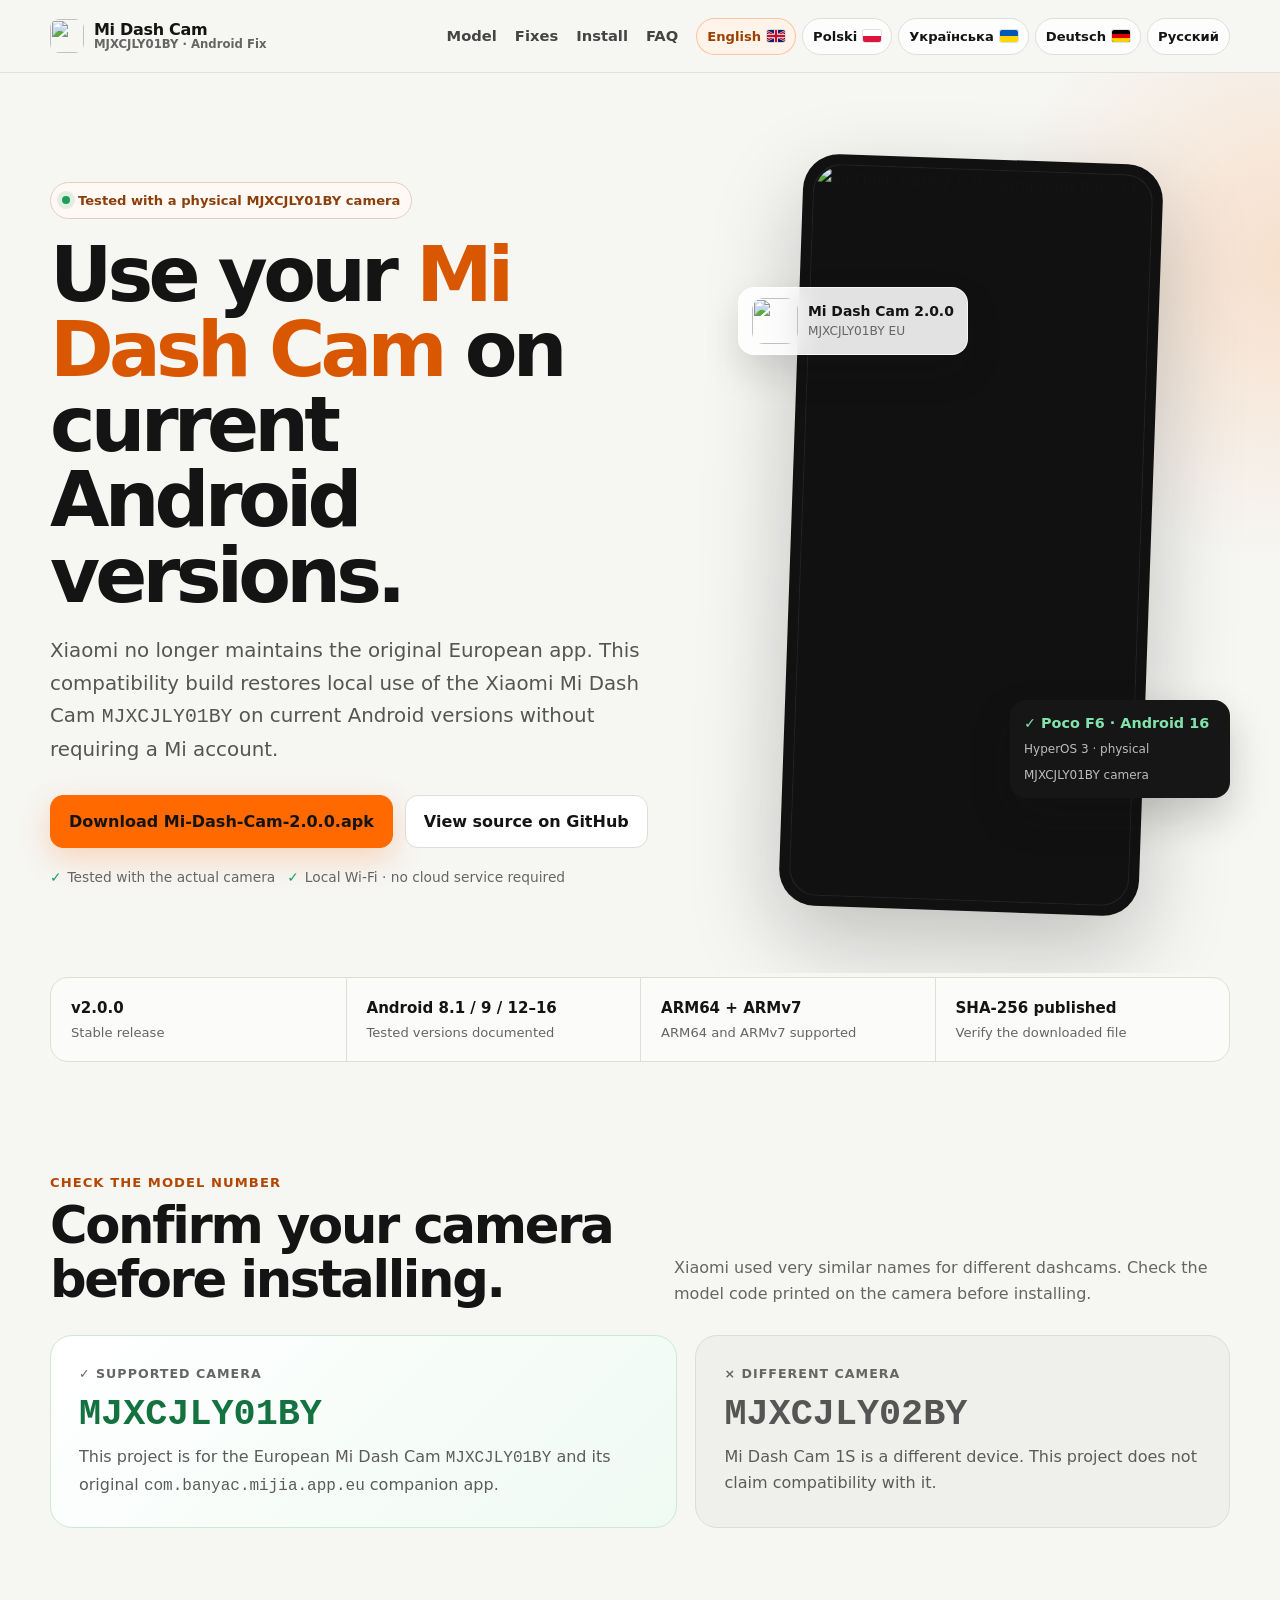
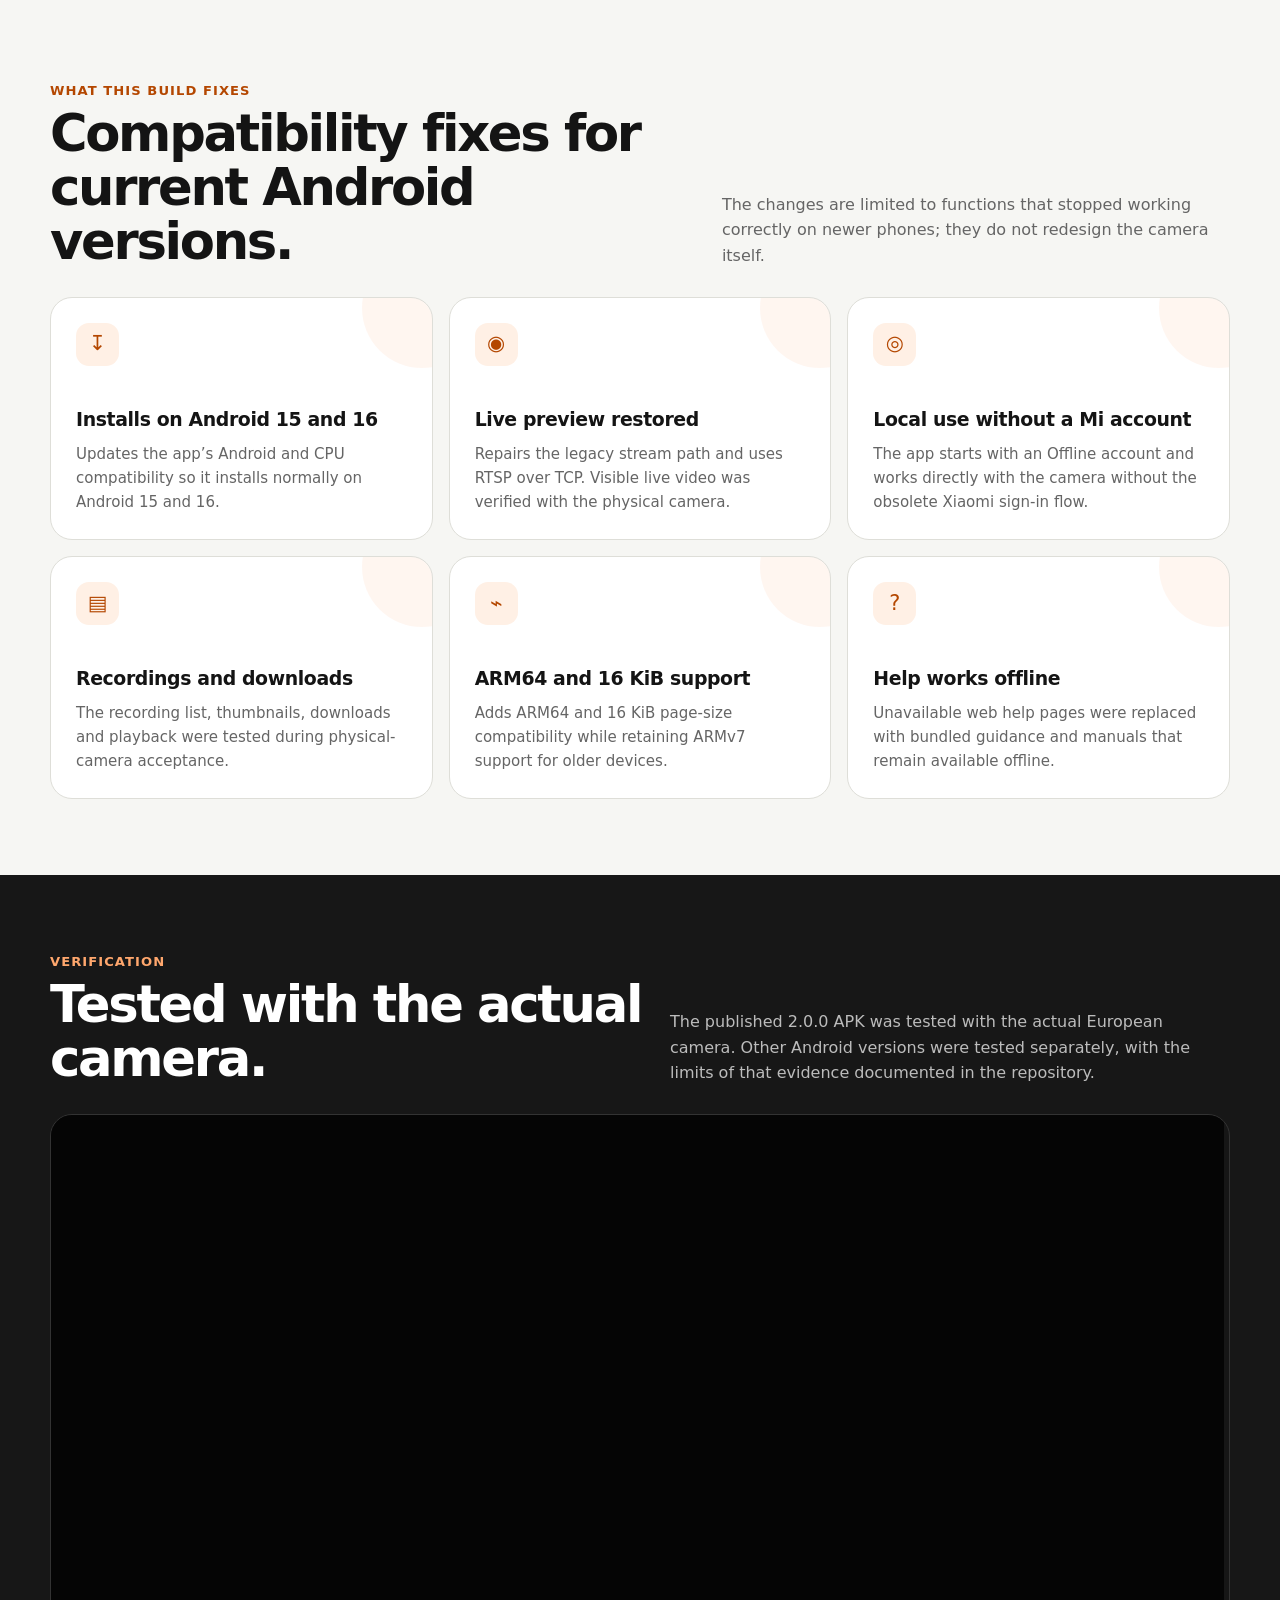
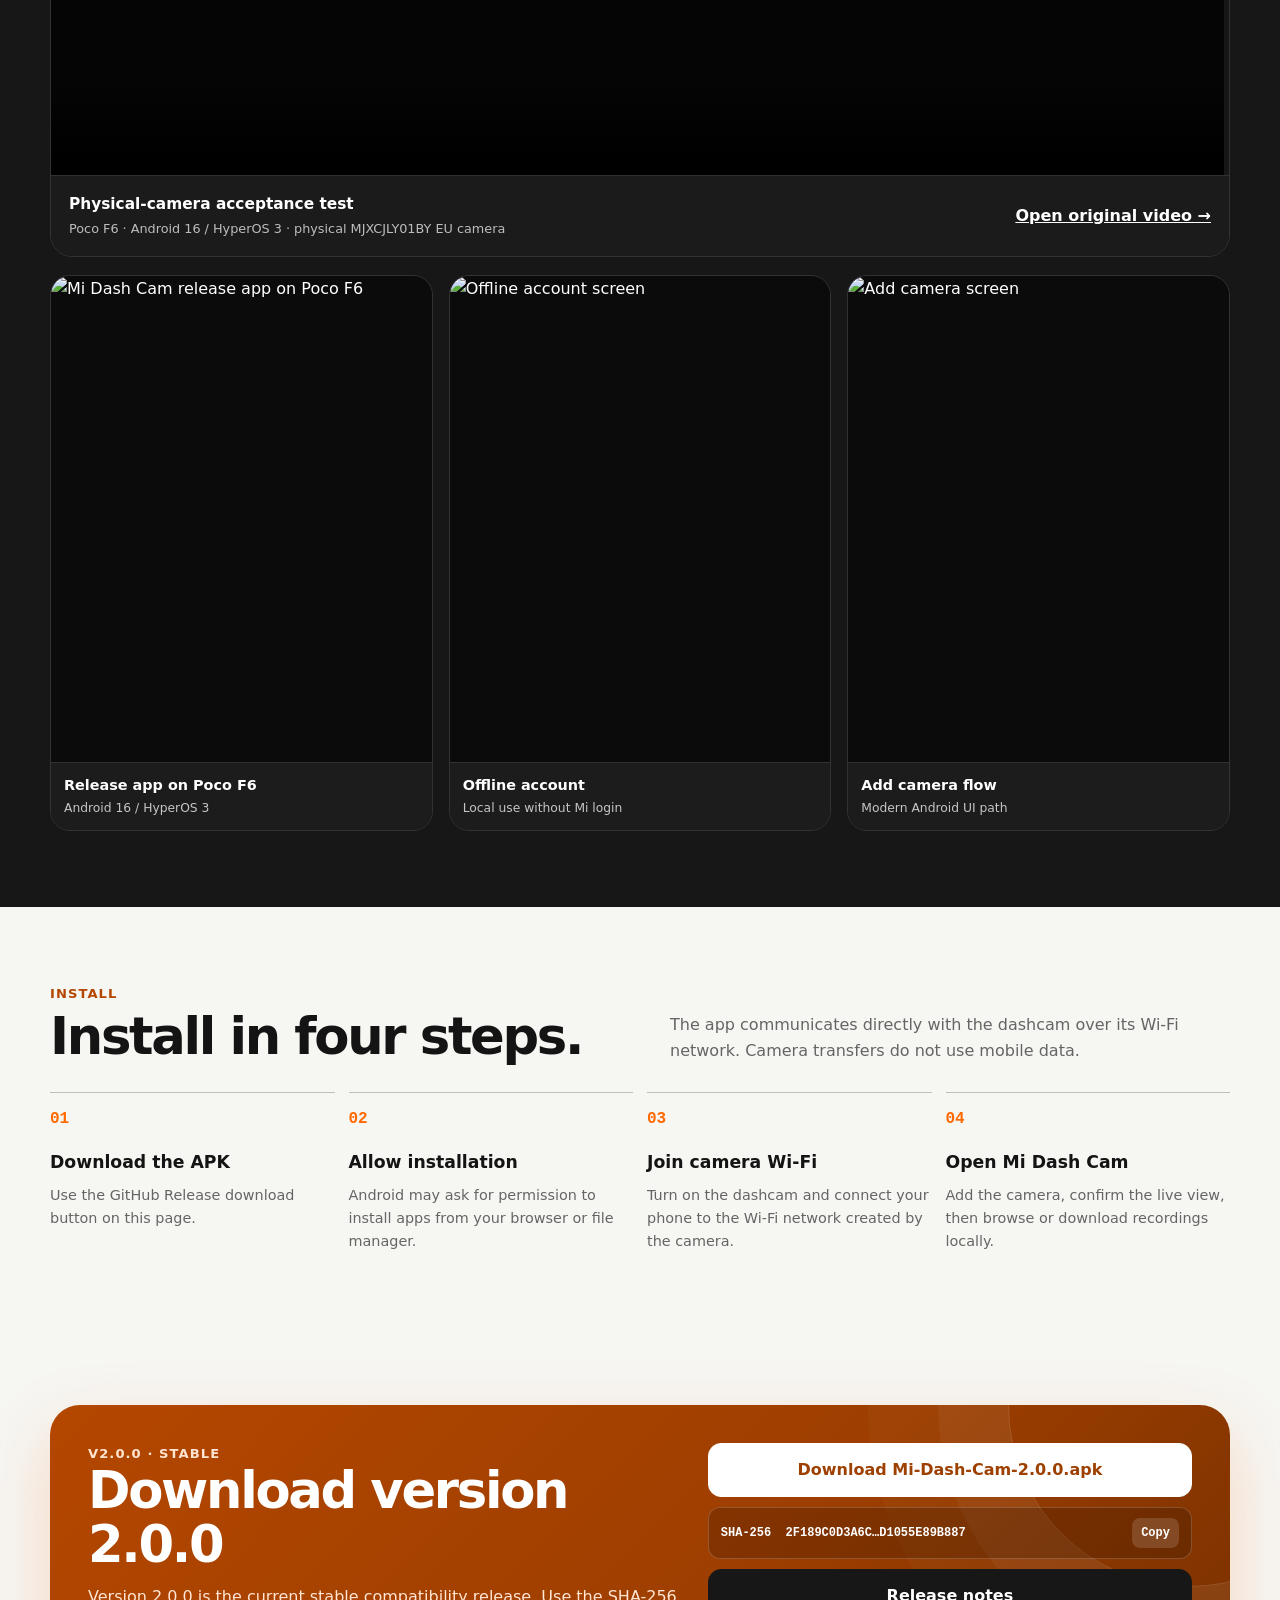
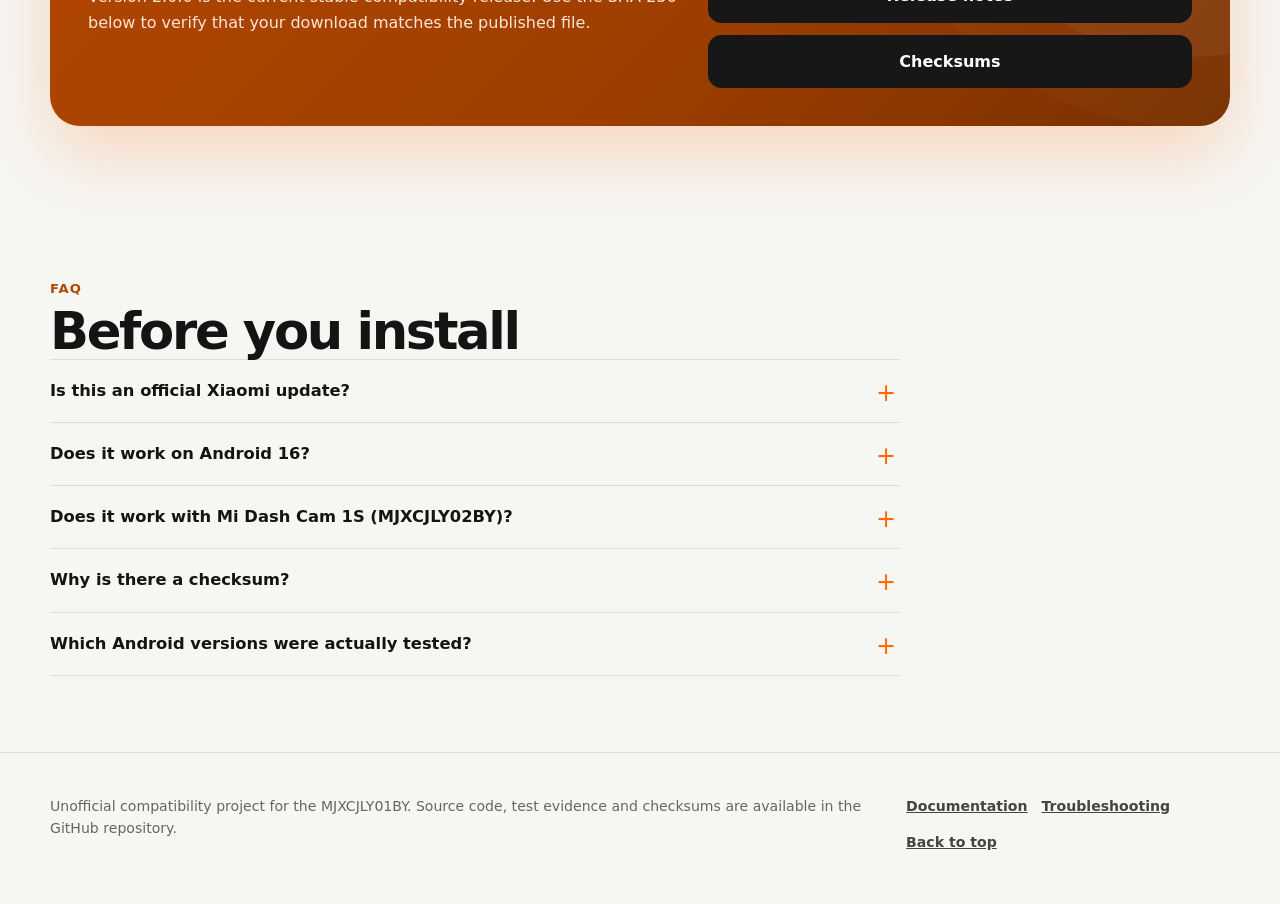
==== commit b03d513f: "docs: humanize public project copy" ====
--- a/site/index.html
+++ b/site/index.html
@@ -3,8 +3,8 @@
 <head>
   <meta charset="utf-8">
   <meta name="viewport" content="width=device-width,initial-scale=1">
-  <title>Xiaomi Mi Dash Cam MJXCJLY01BY Android APK Fix — Android 15/16 &amp; HyperOS</title>
-  <meta name="description" content="Working Xiaomi Mi Dash Cam MJXCJLY01BY EU APK for modern Android and HyperOS. Hardware-tested live preview, Wi-Fi, recordings, downloads and playback.">
+  <title>Xiaomi Mi Dash Cam MJXCJLY01BY — APK for Android 15/16 and HyperOS</title>
+  <meta name="description" content="Compatibility APK for the European Xiaomi Mi Dash Cam MJXCJLY01BY on current Android versions and HyperOS. Wi-Fi, live preview, recordings, downloads and playback were tested with a physical camera.">
   <meta name="robots" content="index,follow,max-image-preview:large,max-snippet:-1,max-video-preview:-1">
   <meta name="theme-color" content="#f6f6f3">
   <link rel="canonical" href="https://void-man-1.github.io/Xiaomi-Mi-Dash-Cam-MJXCJLY01BY-Android-APK-Fix/">
@@ -16,20 +16,20 @@
   <link rel="alternate" hreflang="x-default" href="https://void-man-1.github.io/Xiaomi-Mi-Dash-Cam-MJXCJLY01BY-Android-APK-Fix/">
   <meta property="og:type" content="website">
   <meta property="og:site_name" content="Mi Dash Cam Android Fix">
-  <meta property="og:title" content="Xiaomi Mi Dash Cam MJXCJLY01BY Android APK Fix — Android 15/16 &amp; HyperOS">
-  <meta property="og:description" content="Working Xiaomi Mi Dash Cam MJXCJLY01BY EU APK for modern Android and HyperOS. Hardware-tested live preview, Wi-Fi, recordings, downloads and playback.">
+  <meta property="og:title" content="Xiaomi Mi Dash Cam MJXCJLY01BY — APK for Android 15/16 and HyperOS">
+  <meta property="og:description" content="Compatibility APK for the European Xiaomi Mi Dash Cam MJXCJLY01BY on current Android versions and HyperOS. Wi-Fi, live preview, recordings, downloads and playback were tested with a physical camera.">
   <meta property="og:url" content="https://void-man-1.github.io/Xiaomi-Mi-Dash-Cam-MJXCJLY01BY-Android-APK-Fix/">
   <meta property="og:image" content="https://void-man-1.github.io/Xiaomi-Mi-Dash-Cam-MJXCJLY01BY-Android-APK-Fix/social-preview.png">
   <meta property="og:image:width" content="1200">
   <meta property="og:image:height" content="630">
   <meta name="twitter:card" content="summary_large_image">
-  <meta name="twitter:title" content="Xiaomi Mi Dash Cam MJXCJLY01BY Android APK Fix — Android 15/16 &amp; HyperOS">
-  <meta name="twitter:description" content="Working Xiaomi Mi Dash Cam MJXCJLY01BY EU APK for modern Android and HyperOS. Hardware-tested live preview, Wi-Fi, recordings, downloads and playback.">
+  <meta name="twitter:title" content="Xiaomi Mi Dash Cam MJXCJLY01BY — APK for Android 15/16 and HyperOS">
+  <meta name="twitter:description" content="Compatibility APK for the European Xiaomi Mi Dash Cam MJXCJLY01BY on current Android versions and HyperOS. Wi-Fi, live preview, recordings, downloads and playback were tested with a physical camera.">
   <meta name="twitter:image" content="https://void-man-1.github.io/Xiaomi-Mi-Dash-Cam-MJXCJLY01BY-Android-APK-Fix/social-preview.png">
   <link rel="icon" href="media/app-icon.png">
   <link rel="stylesheet" href="styles.css">
-  <script type="application/ld+json">{"@context":"https://schema.org","@type":"SoftwareApplication","name":"Xiaomi Mi Dash Cam MJXCJLY01BY Android APK Fix","applicationCategory":"UtilitiesApplication","operatingSystem":"Android","softwareVersion": "2.0.0","isAccessibleForFree":true,"description":"Working Xiaomi Mi Dash Cam MJXCJLY01BY EU APK for modern Android and HyperOS. Hardware-tested live preview, Wi-Fi, recordings, downloads and playback.","url":"https://void-man-1.github.io/Xiaomi-Mi-Dash-Cam-MJXCJLY01BY-Android-APK-Fix/","downloadUrl": "https://github.com/Void-Man-1/Xiaomi-Mi-Dash-Cam-MJXCJLY01BY-Android-APK-Fix/releases/download/v2.0.0/Mi-Dash-Cam-2.0.0.apk","softwareRequirements":"Xiaomi Mi Dash Cam MJXCJLY01BY European/EU model","codeRepository":"https://github.com/Void-Man-1/Xiaomi-Mi-Dash-Cam-MJXCJLY01BY-Android-APK-Fix","releaseNotes": "https://github.com/Void-Man-1/Xiaomi-Mi-Dash-Cam-MJXCJLY01BY-Android-APK-Fix/releases/tag/v2.0.0"}</script>
-  <script type="application/ld+json">{"@context":"https://schema.org","@type":"FAQPage","mainEntity":[{"@type":"Question","name":"Is this an official Xiaomi update?","acceptedAnswer":{"@type":"Answer","text":"No. This is an independent preservation/compatibility project for abandoned companion software. Xiaomi, Mi, Mijia and 70mai names belong to their respective owners."}},{"@type":"Question","name":"Does it work on Android 16?","acceptedAnswer":{"@type":"Answer","text":"Yes for the tested target. The exact 2.0.0 release completed a full physical-camera test on a Poco F6 running Android 16 / HyperOS 3."}},{"@type":"Question","name":"Does it work with Mi Dash Cam 1S (MJXCJLY02BY)?","acceptedAnswer":{"@type":"Answer","text":"No compatibility claim is made for MJXCJLY02BY. Check the model label and use this project only for MJXCJLY01BY EU."}},{"@type":"Question","name":"Why is there a checksum?","acceptedAnswer":{"@type":"Answer","text":"A SHA-256 checksum lets you confirm the APK you downloaded is exactly the artifact published by this repository. Android also requires APKs to be signed; this compatibility build is release-signed by the project, not by Xiaomi’s original key."}},{"@type":"Question","name":"Which Android versions were actually tested?","acceptedAnswer":{"@type":"Answer","text":"Physical or emulator testing is documented for Android 8.1, 9 and 12 through 16. Android 10–11 are not currently claimed as tested."}}]}</script>
+  <script type="application/ld+json">{"@context":"https://schema.org","@type":"SoftwareApplication","name":"Xiaomi Mi Dash Cam MJXCJLY01BY Android APK Fix","applicationCategory":"UtilitiesApplication","operatingSystem":"Android","softwareVersion": "2.0.0","isAccessibleForFree":true,"description":"Compatibility APK for the European Xiaomi Mi Dash Cam MJXCJLY01BY on current Android versions and HyperOS. Wi-Fi, live preview, recordings, downloads and playback were tested with a physical camera.","url":"https://void-man-1.github.io/Xiaomi-Mi-Dash-Cam-MJXCJLY01BY-Android-APK-Fix/","downloadUrl": "https://github.com/Void-Man-1/Xiaomi-Mi-Dash-Cam-MJXCJLY01BY-Android-APK-Fix/releases/download/v2.0.0/Mi-Dash-Cam-2.0.0.apk","softwareRequirements":"Xiaomi Mi Dash Cam MJXCJLY01BY European/EU model","codeRepository":"https://github.com/Void-Man-1/Xiaomi-Mi-Dash-Cam-MJXCJLY01BY-Android-APK-Fix","releaseNotes": "https://github.com/Void-Man-1/Xiaomi-Mi-Dash-Cam-MJXCJLY01BY-Android-APK-Fix/releases/tag/v2.0.0"}</script>
+  <script type="application/ld+json">{"@context":"https://schema.org","@type":"FAQPage","mainEntity":[{"@type":"Question","name":"Is this an official Xiaomi update?","acceptedAnswer":{"@type":"Answer","text":"No. This is an independent compatibility project for companion software that is no longer maintained. Xiaomi, Mi, Mijia and 70mai names belong to their respective owners."}},{"@type":"Question","name":"Does it work on Android 16?","acceptedAnswer":{"@type":"Answer","text":"Yes, on the tested setup. Version 2.0.0 completed a full physical-camera test on a Poco F6 running Android 16 / HyperOS 3."}},{"@type":"Question","name":"Does it work with Mi Dash Cam 1S (MJXCJLY02BY)?","acceptedAnswer":{"@type":"Answer","text":"No compatibility claim is made for MJXCJLY02BY. Check the model label and use this project only for MJXCJLY01BY EU."}},{"@type":"Question","name":"Why is there a checksum?","acceptedAnswer":{"@type":"Answer","text":"A SHA-256 checksum lets you confirm that the APK you downloaded matches the file published by this project. Android also requires APKs to be signed; this build uses the project’s release key, not Xiaomi’s original key."}},{"@type":"Question","name":"Which Android versions were actually tested?","acceptedAnswer":{"@type":"Answer","text":"Physical or emulator testing is documented for Android 8.1, 9 and 12 through 16. Android 10–11 are not currently claimed as tested."}}]}</script>
 </head>
 <body>
 <a class="skip" href="#content">Skip to content</a>
@@ -44,46 +44,46 @@
 <section class="hero">
  <div class="wrap hero-grid">
   <div>
-   <div class="eyebrow"><span class="status-dot" aria-hidden="true"></span>Hardware-tested compatibility release</div>
-   <h1>Keep your <span class="accent">Mi Dash Cam</span> working.</h1>
-   <p class="lede">The original European app was abandoned years ago. This repaired APK brings the Xiaomi Mi Dash Cam <code>MJXCJLY01BY</code> back to modern Android — without requiring a Mi account.</p>
+   <div class="eyebrow"><span class="status-dot" aria-hidden="true"></span>Tested with a physical MJXCJLY01BY camera</div>
+   <h1>Use your <span class="accent">Mi Dash Cam</span> on current Android versions.</h1>
+   <p class="lede">Xiaomi no longer maintains the original European app. This compatibility build restores local use of the Xiaomi Mi Dash Cam <code>MJXCJLY01BY</code> on current Android versions without requiring a Mi account.</p>
    <div class="actions">
     <!-- latest-apk-site:start --><a class="btn primary" href="https://github.com/Void-Man-1/Xiaomi-Mi-Dash-Cam-MJXCJLY01BY-Android-APK-Fix/releases/download/v2.0.0/Mi-Dash-Cam-2.0.0.apk">Download Mi-Dash-Cam-2.0.0.apk</a><!-- latest-apk-site:end -->
     <a class="btn secondary" href="https://github.com/Void-Man-1/Xiaomi-Mi-Dash-Cam-MJXCJLY01BY-Android-APK-Fix">View source on GitHub</a>
    </div>
-   <div class="microproof"><span><b class="tick">✓</b>Physical camera test passed</span><span><b class="tick">✓</b>Local Wi-Fi · no cloud required</span></div>
+   <div class="microproof"><span><b class="tick">✓</b>Tested with the actual camera</span><span><b class="tick">✓</b>Local Wi-Fi · no cloud service required</span></div>
   </div>
-  <div class="visual" aria-label="Mi Dash Cam app verification screenshots">
+  <div class="visual" aria-label="Screenshots from Mi Dash Cam compatibility testing">
    <div class="visual-card"><img src="media/screenshots/poco-f6-v2.0.0-main.png" alt="Mi Dash Cam 2.0.0 running on Poco F6" fetchpriority="high"></div>
    <div class="app-float"><img src="media/app-icon.png" width="46" height="46" alt=""><div><strong>Mi Dash Cam 2.0.0</strong><small>MJXCJLY01BY EU</small></div></div>
-   <div class="proof-float"><strong class="checkline">✓ Poco F6 · Android 16</strong><span>HyperOS 3 · real MJXCJLY01BY</span></div>
+   <div class="proof-float"><strong class="checkline">✓ Poco F6 · Android 16</strong><span>HyperOS 3 · physical MJXCJLY01BY camera</span></div>
   </div>
  </div>
 </section>
-<div class="wrap trust-strip reveal"><div class="trust-grid"><div class="trust-item"><strong>v2.0.0</strong><span>Stable release</span></div><div class="trust-item"><strong>Android 8.1 / 9 / 12–16</strong><span>Documented test coverage</span></div><div class="trust-item"><strong>ARM64 + ARMv7</strong><span>Modern + legacy CPU support</span></div><div class="trust-item"><strong>SHA-256 published</strong><span>Verifiable release integrity</span></div></div></div>
-<section class="section" id="model"><div class="wrap reveal"><div class="section-head"><div><div class="kicker">Check your camera first</div><h2>One model. No guesswork.</h2></div><p>Xiaomi reused very similar product names. Match the model code printed on your camera before installing.</p></div><div class="model-panel"><article class="model-good"><div class="model-label">✓ SUPPORTED CAMERA</div><div class="model-code">MJXCJLY01BY</div><p>This project targets the European/EU Mi Dash Cam and its old <code>com.banyac.mijia.app.eu</code> companion app.</p></article><article class="model-bad"><div class="model-label">× DIFFERENT CAMERA</div><div class="model-code">MJXCJLY02BY</div><p>Mi Dash Cam 1S is a different device. This project does not claim compatibility with it.</p></article></div></div></section>
-<section class="section" id="fixes"><div class="wrap reveal"><div class="section-head"><div><div class="kicker">What changed</div><h2>The old hardware is fine. The app was the problem.</h2></div><p>The repair focuses on the paths that actually broke on current phones instead of redesigning how the camera itself works.</p></div><div class="features">
-<article class="feature"><div class="feature-icon">↧</div><h3>Installs on current Android</h3><p>Updates the abandoned API/architecture compatibility so normal installation works again on Android 15 and 16.</p></article>
+<div class="wrap trust-strip reveal"><div class="trust-grid"><div class="trust-item"><strong>v2.0.0</strong><span>Stable release</span></div><div class="trust-item"><strong>Android 8.1 / 9 / 12–16</strong><span>Tested versions documented</span></div><div class="trust-item"><strong>ARM64 + ARMv7</strong><span>ARM64 and ARMv7 supported</span></div><div class="trust-item"><strong>SHA-256 published</strong><span>Verify the downloaded file</span></div></div></div>
+<section class="section" id="model"><div class="wrap reveal"><div class="section-head"><div><div class="kicker">Check the model number</div><h2>Confirm your camera before installing.</h2></div><p>Xiaomi used very similar names for different dashcams. Check the model code printed on the camera before installing.</p></div><div class="model-panel"><article class="model-good"><div class="model-label">✓ SUPPORTED CAMERA</div><div class="model-code">MJXCJLY01BY</div><p>This project is for the European Mi Dash Cam <code>MJXCJLY01BY</code> and its original <code>com.banyac.mijia.app.eu</code> companion app.</p></article><article class="model-bad"><div class="model-label">× DIFFERENT CAMERA</div><div class="model-code">MJXCJLY02BY</div><p>Mi Dash Cam 1S is a different device. This project does not claim compatibility with it.</p></article></div></div></section>
+<section class="section" id="fixes"><div class="wrap reveal"><div class="section-head"><div><div class="kicker">What this build fixes</div><h2>Compatibility fixes for current Android versions.</h2></div><p>The changes are limited to functions that stopped working correctly on newer phones; they do not redesign the camera itself.</p></div><div class="features">
+<article class="feature"><div class="feature-icon">↧</div><h3>Installs on Android 15 and 16</h3><p>Updates the app’s Android and CPU compatibility so it installs normally on Android 15 and 16.</p></article>
 <article class="feature"><div class="feature-icon">◉</div><h3>Live preview restored</h3><p>Repairs the legacy stream path and uses RTSP over TCP. Visible live video was verified with the physical camera.</p></article>
-<article class="feature"><div class="feature-icon">◎</div><h3>No Mi account dependency</h3><p>Starts with an Offline account for local phone-to-camera use instead of relying on the obsolete Xiaomi login flow.</p></article>
-<article class="feature"><div class="feature-icon">▤</div><h3>Recordings work again</h3><p>Recording grid, thumbnails, downloads and replay were exercised during acceptance testing.</p></article>
-<article class="feature"><div class="feature-icon">⌁</div><h3>Modern CPU compatibility</h3><p>Includes ARM64 and 16 KiB page-size compatibility while retaining older ARMv7 support.</p></article>
-<article class="feature"><div class="feature-icon">?</div><h3>Help works offline</h3><p>Dead web help pages were replaced with bundled guidance and manuals so setup information stays available.</p></article>
+<article class="feature"><div class="feature-icon">◎</div><h3>Local use without a Mi account</h3><p>The app starts with an Offline account and works directly with the camera without the obsolete Xiaomi sign-in flow.</p></article>
+<article class="feature"><div class="feature-icon">▤</div><h3>Recordings and downloads</h3><p>The recording list, thumbnails, downloads and playback were tested during physical-camera acceptance.</p></article>
+<article class="feature"><div class="feature-icon">⌁</div><h3>ARM64 and 16 KiB support</h3><p>Adds ARM64 and 16 KiB page-size compatibility while retaining ARMv7 support for older devices.</p></article>
+<article class="feature"><div class="feature-icon">?</div><h3>Help works offline</h3><p>Unavailable web help pages were replaced with bundled guidance and manuals that remain available offline.</p></article>
 </div></div></section>
-<section class="section proof-section"><div class="wrap reveal"><div class="section-head"><div><div class="kicker">Verification</div><h2>Proof, not a compatibility claim made from an emulator.</h2></div><p>The exact release APK was tested with the actual EU camera. Additional physical and emulator testing covers older Android versions with evidence boundaries documented in the repository.</p></div><figure class="evidence-video">
-<div class="video-stage"><video controls playsinline preload="metadata" poster="media/poco-f6-android16-v2.0.0-video-poster.jpg" aria-label="Full physical-camera acceptance test video"><source src="media/poco-f6-android16-v2.0.0-full-camera-test.mp4" type="video/mp4">Your browser cannot play this MP4. Open the original video on GitHub.</video></div>
-<figcaption class="video-meta"><div><strong>Full physical-camera acceptance test</strong><span>Poco F6 · Android 16 / HyperOS 3 · physical MJXCJLY01BY EU camera</span></div><a href="https://github.com/Void-Man-1/Xiaomi-Mi-Dash-Cam-MJXCJLY01BY-Android-APK-Fix/blob/main/assets/evidence/poco-f6-android16-v2.0.0-full-camera-test.mp4">Open original video →</a></figcaption>
+<section class="section proof-section"><div class="wrap reveal"><div class="section-head"><div><div class="kicker">Verification</div><h2>Tested with the actual camera.</h2></div><p>The published 2.0.0 APK was tested with the actual European camera. Other Android versions were tested separately, with the limits of that evidence documented in the repository.</p></div><figure class="evidence-video">
+<div class="video-stage"><video controls playsinline preload="metadata" poster="media/poco-f6-android16-v2.0.0-video-poster.jpg" aria-label="Physical-camera test video"><source src="media/poco-f6-android16-v2.0.0-full-camera-test.mp4" type="video/mp4">Your browser cannot play this MP4. Open the original video on GitHub.</video></div>
+<figcaption class="video-meta"><div><strong>Physical-camera acceptance test</strong><span>Poco F6 · Android 16 / HyperOS 3 · physical MJXCJLY01BY EU camera</span></div><a href="https://github.com/Void-Man-1/Xiaomi-Mi-Dash-Cam-MJXCJLY01BY-Android-APK-Fix/blob/main/assets/evidence/poco-f6-android16-v2.0.0-full-camera-test.mp4">Open original video →</a></figcaption>
 </figure>
 <div class="gallery">
 <figure class="shot"><img src="media/screenshots/poco-f6-v2.0.0-main.png" alt="Mi Dash Cam release app on Poco F6" loading="lazy"><figcaption class="shot-caption"><strong>Release app on Poco F6</strong><span>Android 16 / HyperOS 3</span></figcaption></figure>
 <figure class="shot"><img src="media/screenshots/offline-account-redmi-android16.png" alt="Offline account screen" loading="lazy"><figcaption class="shot-caption"><strong>Offline account</strong><span>Local use without Mi login</span></figcaption></figure>
 <figure class="shot"><img src="media/screenshots/galaxy-s24-ultra-android14-add-camera.png" alt="Add camera screen" loading="lazy"><figcaption class="shot-caption"><strong>Add camera flow</strong><span>Modern Android UI path</span></figcaption></figure>
 </div></div></section>
-<section class="section" id="install"><div class="wrap reveal"><div class="section-head"><div><div class="kicker">Install</div><h2>Four steps from download to live view.</h2></div><p>The app talks directly to the dashcam over its Wi-Fi network. Mobile data is not used for camera transfer.</p></div><div class="steps"><article class="step"><h3>Download the APK</h3><p>Use the canonical GitHub Release button on this page.</p></article><article class="step"><h3>Allow installation</h3><p>Android may ask for permission to install apps from your browser or file manager.</p></article><article class="step"><h3>Join camera Wi-Fi</h3><p>Turn on the dashcam and connect your phone to the Wi-Fi network created by the camera.</p></article><article class="step"><h3>Open Mi Dash Cam</h3><p>Add the camera, confirm the live view, then browse or download recordings locally.</p></article></div></div></section>
-<section class="section"><div class="wrap reveal"><div class="download-card"><div><div class="kicker" style="color:#ffe4d1">v2.0.0 · Stable</div><h2>Download the tested release</h2><p>Version 2.0.0 is the current stable compatibility build. The SHA-256 below lets you verify that your downloaded file is byte-for-byte the published artifact.</p></div><div class="download-actions"><!-- latest-apk-site:start --><a class="btn primary" href="https://github.com/Void-Man-1/Xiaomi-Mi-Dash-Cam-MJXCJLY01BY-Android-APK-Fix/releases/download/v2.0.0/Mi-Dash-Cam-2.0.0.apk">Download Mi-Dash-Cam-2.0.0.apk</a><!-- latest-apk-site:end --><div class="hash"><span>SHA-256&nbsp; 2F189C0D3A6C…D1055E89B887</span><button type="button" data-copy-hash="2F189C0D3A6C9965036EDDBFA927EB7FD720C47D611991EB5EC1D1055E89B887" data-copied="Copied">Copy</button></div><div class="actions"><a class="btn dark" href="https://github.com/Void-Man-1/Xiaomi-Mi-Dash-Cam-MJXCJLY01BY-Android-APK-Fix/releases/tag/v2.0.0">Release notes</a><a class="btn dark" href="https://github.com/Void-Man-1/Xiaomi-Mi-Dash-Cam-MJXCJLY01BY-Android-APK-Fix/blob/main/checksums/SHA256SUMS.txt">Checksums</a></div></div></div></div></section>
-<section class="section" id="faq"><div class="wrap reveal"><div class="kicker">FAQ</div><h2>Before you install</h2><div class="faq"><details><summary>Is this an official Xiaomi update?</summary><p>No. This is an independent preservation/compatibility project for abandoned companion software. Xiaomi, Mi, Mijia and 70mai names belong to their respective owners.</p></details><details><summary>Does it work on Android 16?</summary><p>Yes for the tested target. The exact 2.0.0 release completed a full physical-camera test on a Poco F6 running Android 16 / HyperOS 3.</p></details><details><summary>Does it work with Mi Dash Cam 1S (MJXCJLY02BY)?</summary><p>No compatibility claim is made for MJXCJLY02BY. Check the model label and use this project only for MJXCJLY01BY EU.</p></details><details><summary>Why is there a checksum?</summary><p>A SHA-256 checksum lets you confirm the APK you downloaded is exactly the artifact published by this repository. Android also requires APKs to be signed; this compatibility build is release-signed by the project, not by Xiaomi’s original key.</p></details><details><summary>Which Android versions were actually tested?</summary><p>Physical or emulator testing is documented for Android 8.1, 9 and 12 through 16. Android 10–11 are not currently claimed as tested.</p></details></div></div></section>
+<section class="section" id="install"><div class="wrap reveal"><div class="section-head"><div><div class="kicker">Install</div><h2>Install in four steps.</h2></div><p>The app communicates directly with the dashcam over its Wi-Fi network. Camera transfers do not use mobile data.</p></div><div class="steps"><article class="step"><h3>Download the APK</h3><p>Use the GitHub Release download button on this page.</p></article><article class="step"><h3>Allow installation</h3><p>Android may ask for permission to install apps from your browser or file manager.</p></article><article class="step"><h3>Join camera Wi-Fi</h3><p>Turn on the dashcam and connect your phone to the Wi-Fi network created by the camera.</p></article><article class="step"><h3>Open Mi Dash Cam</h3><p>Add the camera, confirm the live view, then browse or download recordings locally.</p></article></div></div></section>
+<section class="section"><div class="wrap reveal"><div class="download-card"><div><div class="kicker" style="color:#ffe4d1">v2.0.0 · Stable</div><h2>Download version 2.0.0</h2><p>Version 2.0.0 is the current stable compatibility release. Use the SHA-256 below to verify that your download matches the published file.</p></div><div class="download-actions"><!-- latest-apk-site:start --><a class="btn primary" href="https://github.com/Void-Man-1/Xiaomi-Mi-Dash-Cam-MJXCJLY01BY-Android-APK-Fix/releases/download/v2.0.0/Mi-Dash-Cam-2.0.0.apk">Download Mi-Dash-Cam-2.0.0.apk</a><!-- latest-apk-site:end --><div class="hash"><span>SHA-256&nbsp; 2F189C0D3A6C…D1055E89B887</span><button type="button" data-copy-hash="2F189C0D3A6C9965036EDDBFA927EB7FD720C47D611991EB5EC1D1055E89B887" data-copied="Copied">Copy</button></div><div class="actions"><a class="btn dark" href="https://github.com/Void-Man-1/Xiaomi-Mi-Dash-Cam-MJXCJLY01BY-Android-APK-Fix/releases/tag/v2.0.0">Release notes</a><a class="btn dark" href="https://github.com/Void-Man-1/Xiaomi-Mi-Dash-Cam-MJXCJLY01BY-Android-APK-Fix/blob/main/checksums/SHA256SUMS.txt">Checksums</a></div></div></div></div></section>
+<section class="section" id="faq"><div class="wrap reveal"><div class="kicker">FAQ</div><h2>Before you install</h2><div class="faq"><details><summary>Is this an official Xiaomi update?</summary><p>No. This is an independent compatibility project for companion software that is no longer maintained. Xiaomi, Mi, Mijia and 70mai names belong to their respective owners.</p></details><details><summary>Does it work on Android 16?</summary><p>Yes, on the tested setup. Version 2.0.0 completed a full physical-camera test on a Poco F6 running Android 16 / HyperOS 3.</p></details><details><summary>Does it work with Mi Dash Cam 1S (MJXCJLY02BY)?</summary><p>No compatibility claim is made for MJXCJLY02BY. Check the model label and use this project only for MJXCJLY01BY EU.</p></details><details><summary>Why is there a checksum?</summary><p>A SHA-256 checksum lets you confirm that the APK you downloaded matches the file published by this project. Android also requires APKs to be signed; this build uses the project’s release key, not Xiaomi’s original key.</p></details><details><summary>Which Android versions were actually tested?</summary><p>Physical or emulator testing is documented for Android 8.1, 9 and 12 through 16. Android 10–11 are not currently claimed as tested.</p></details></div></div></section>
 </main>
-<footer class="footer"><div class="wrap footer-grid"><div>Unofficial compatibility project for preserved hardware. Source, test evidence and integrity information are public in the GitHub repository.</div><div class="footer-links"><a href="https://github.com/Void-Man-1/Xiaomi-Mi-Dash-Cam-MJXCJLY01BY-Android-APK-Fix#readme">Documentation</a><a href="https://github.com/Void-Man-1/Xiaomi-Mi-Dash-Cam-MJXCJLY01BY-Android-APK-Fix/blob/main/docs/TROUBLESHOOTING.md">Troubleshooting</a><a href="#content">Back to top</a></div></div></footer>
+<footer class="footer"><div class="wrap footer-grid"><div>Unofficial compatibility project for the MJXCJLY01BY. Source code, test evidence and checksums are available in the GitHub repository.</div><div class="footer-links"><a href="https://github.com/Void-Man-1/Xiaomi-Mi-Dash-Cam-MJXCJLY01BY-Android-APK-Fix#readme">Documentation</a><a href="https://github.com/Void-Man-1/Xiaomi-Mi-Dash-Cam-MJXCJLY01BY-Android-APK-Fix/blob/main/docs/TROUBLESHOOTING.md">Troubleshooting</a><a href="#content">Back to top</a></div></div></footer>
 <script src="app.js" defer></script>
 </body>
 </html>
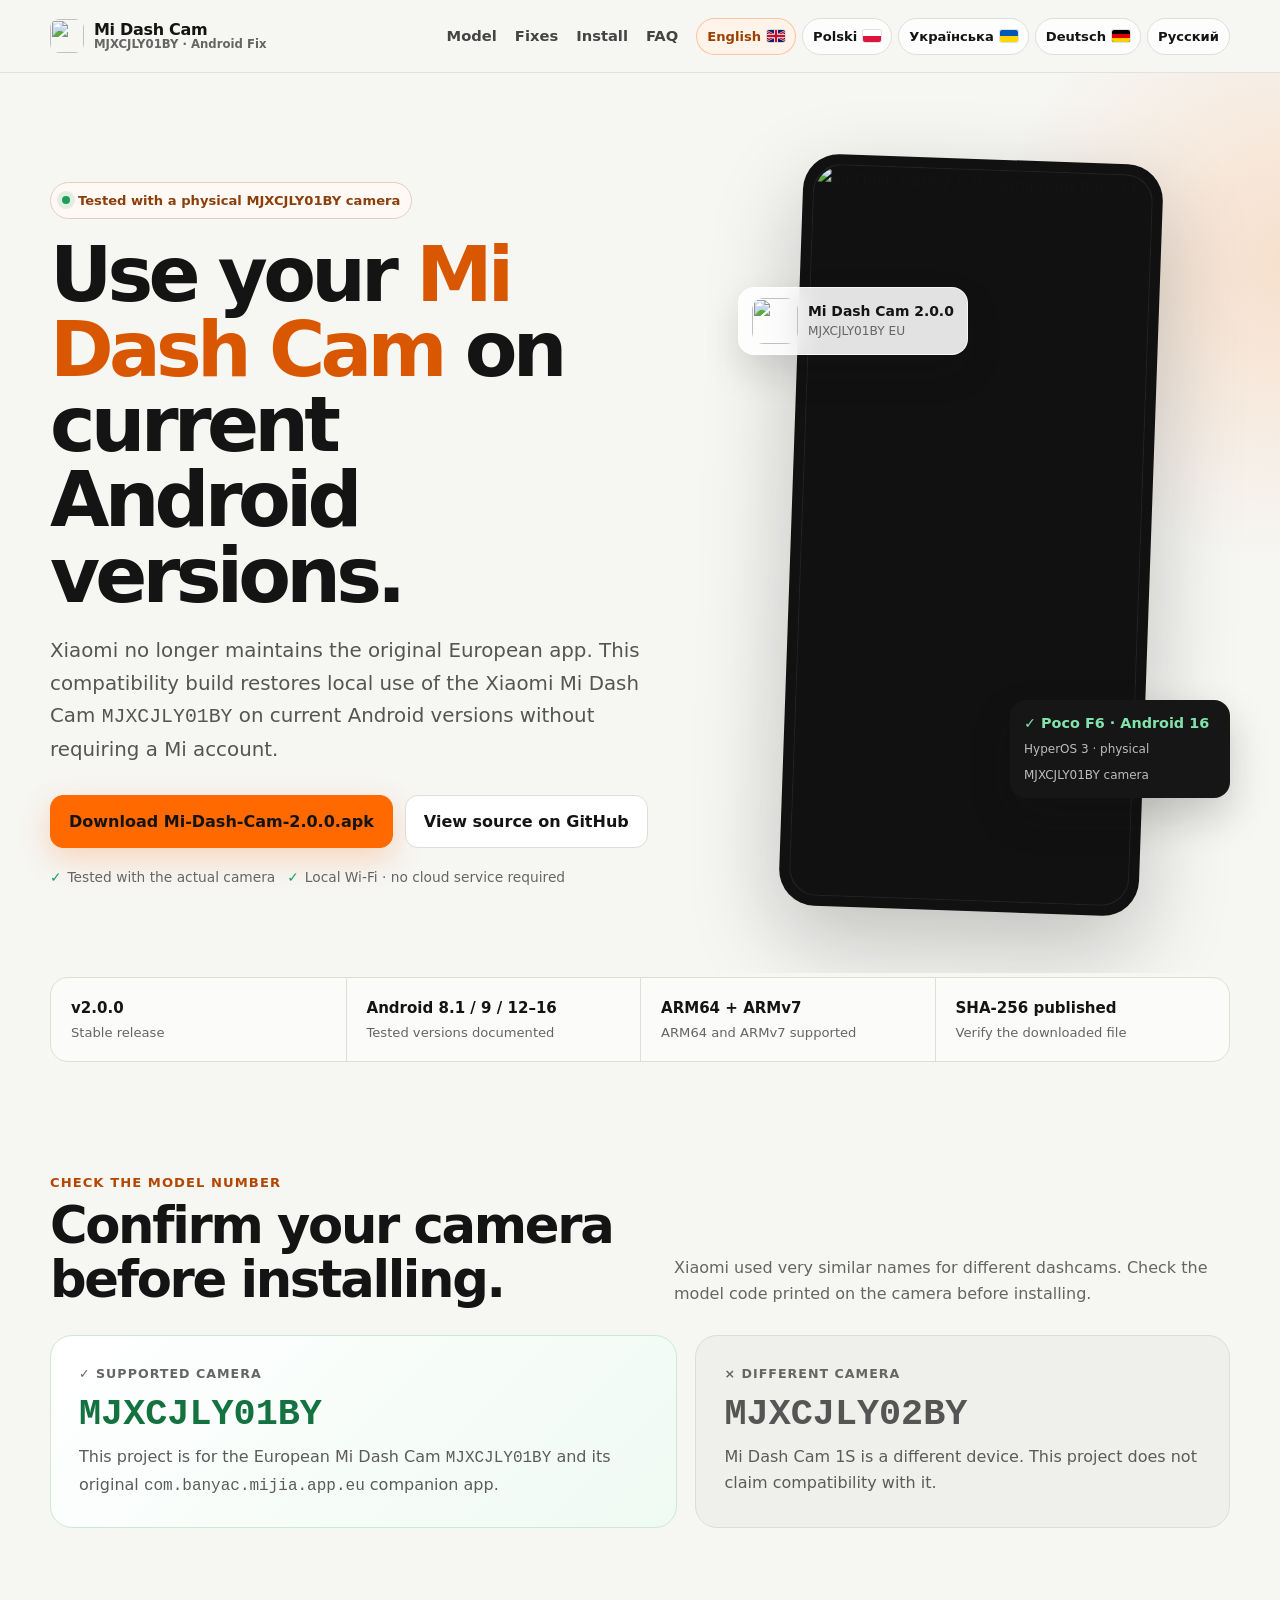
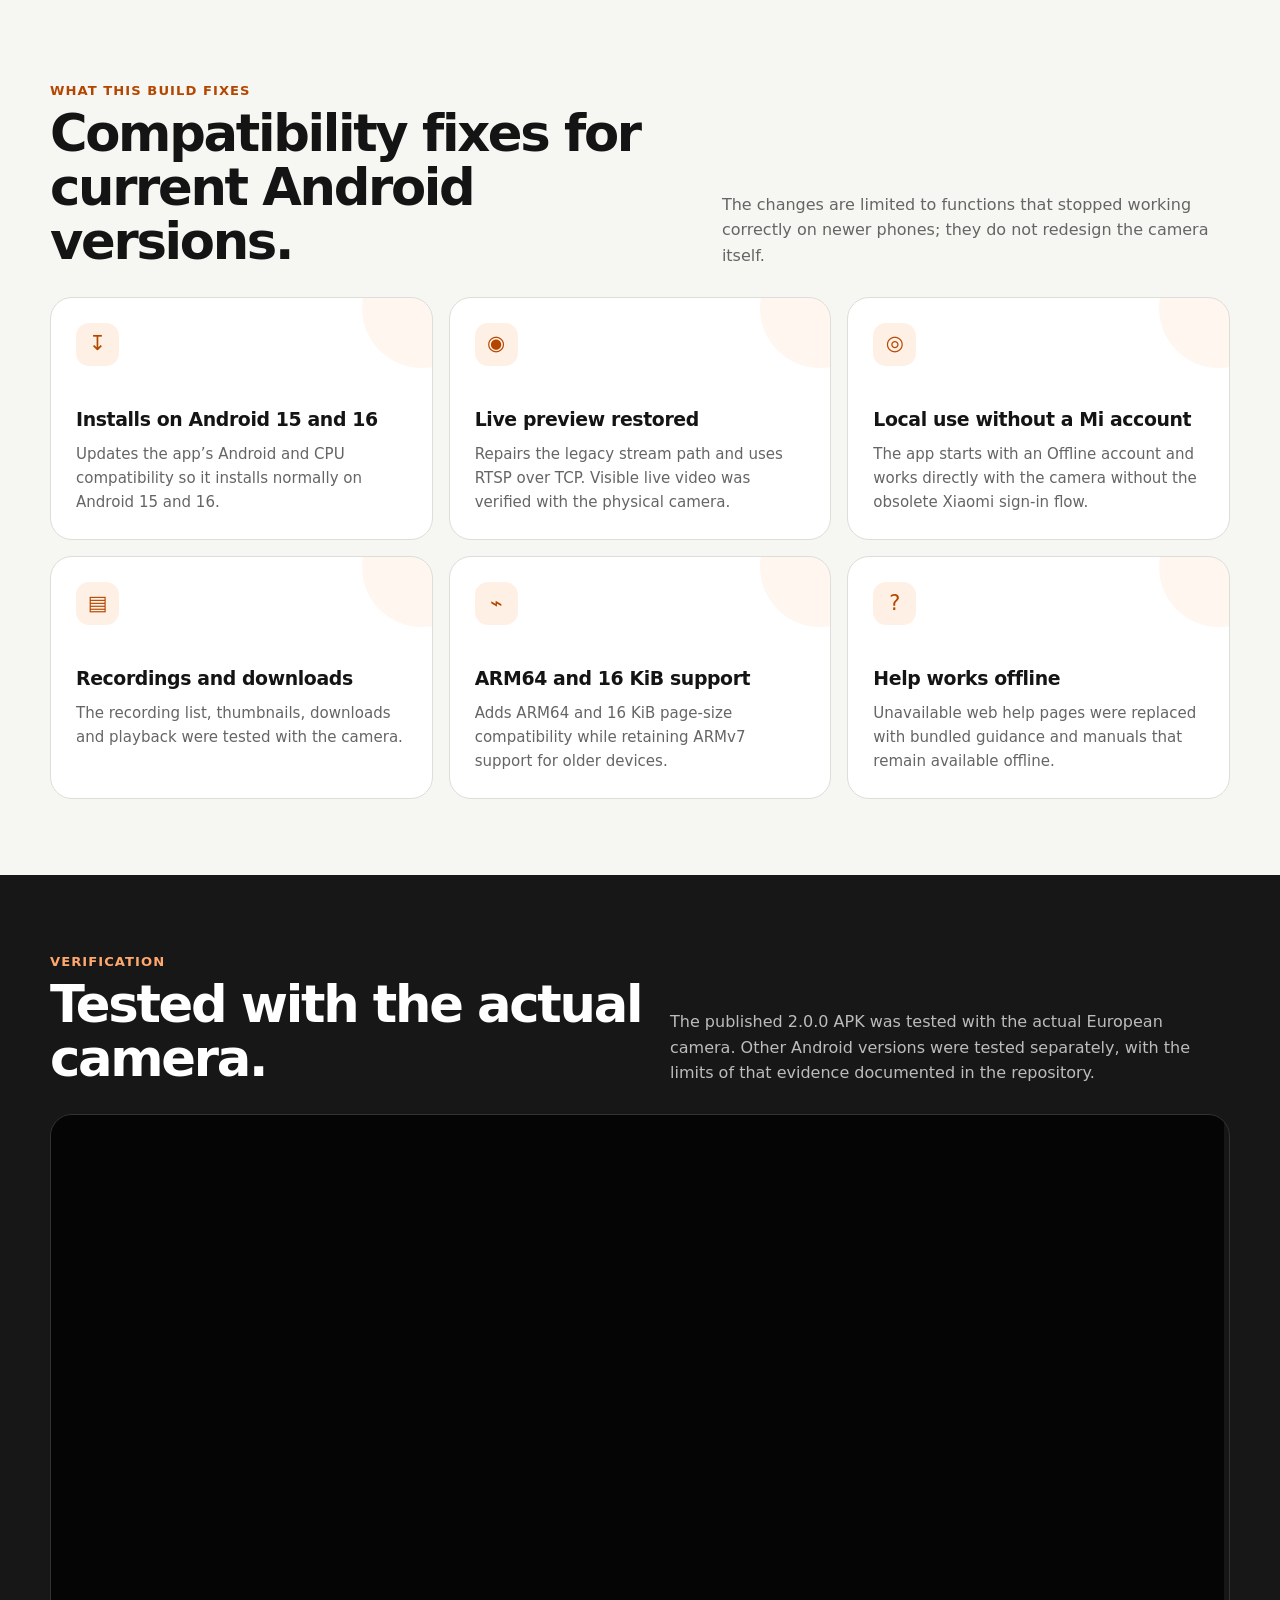
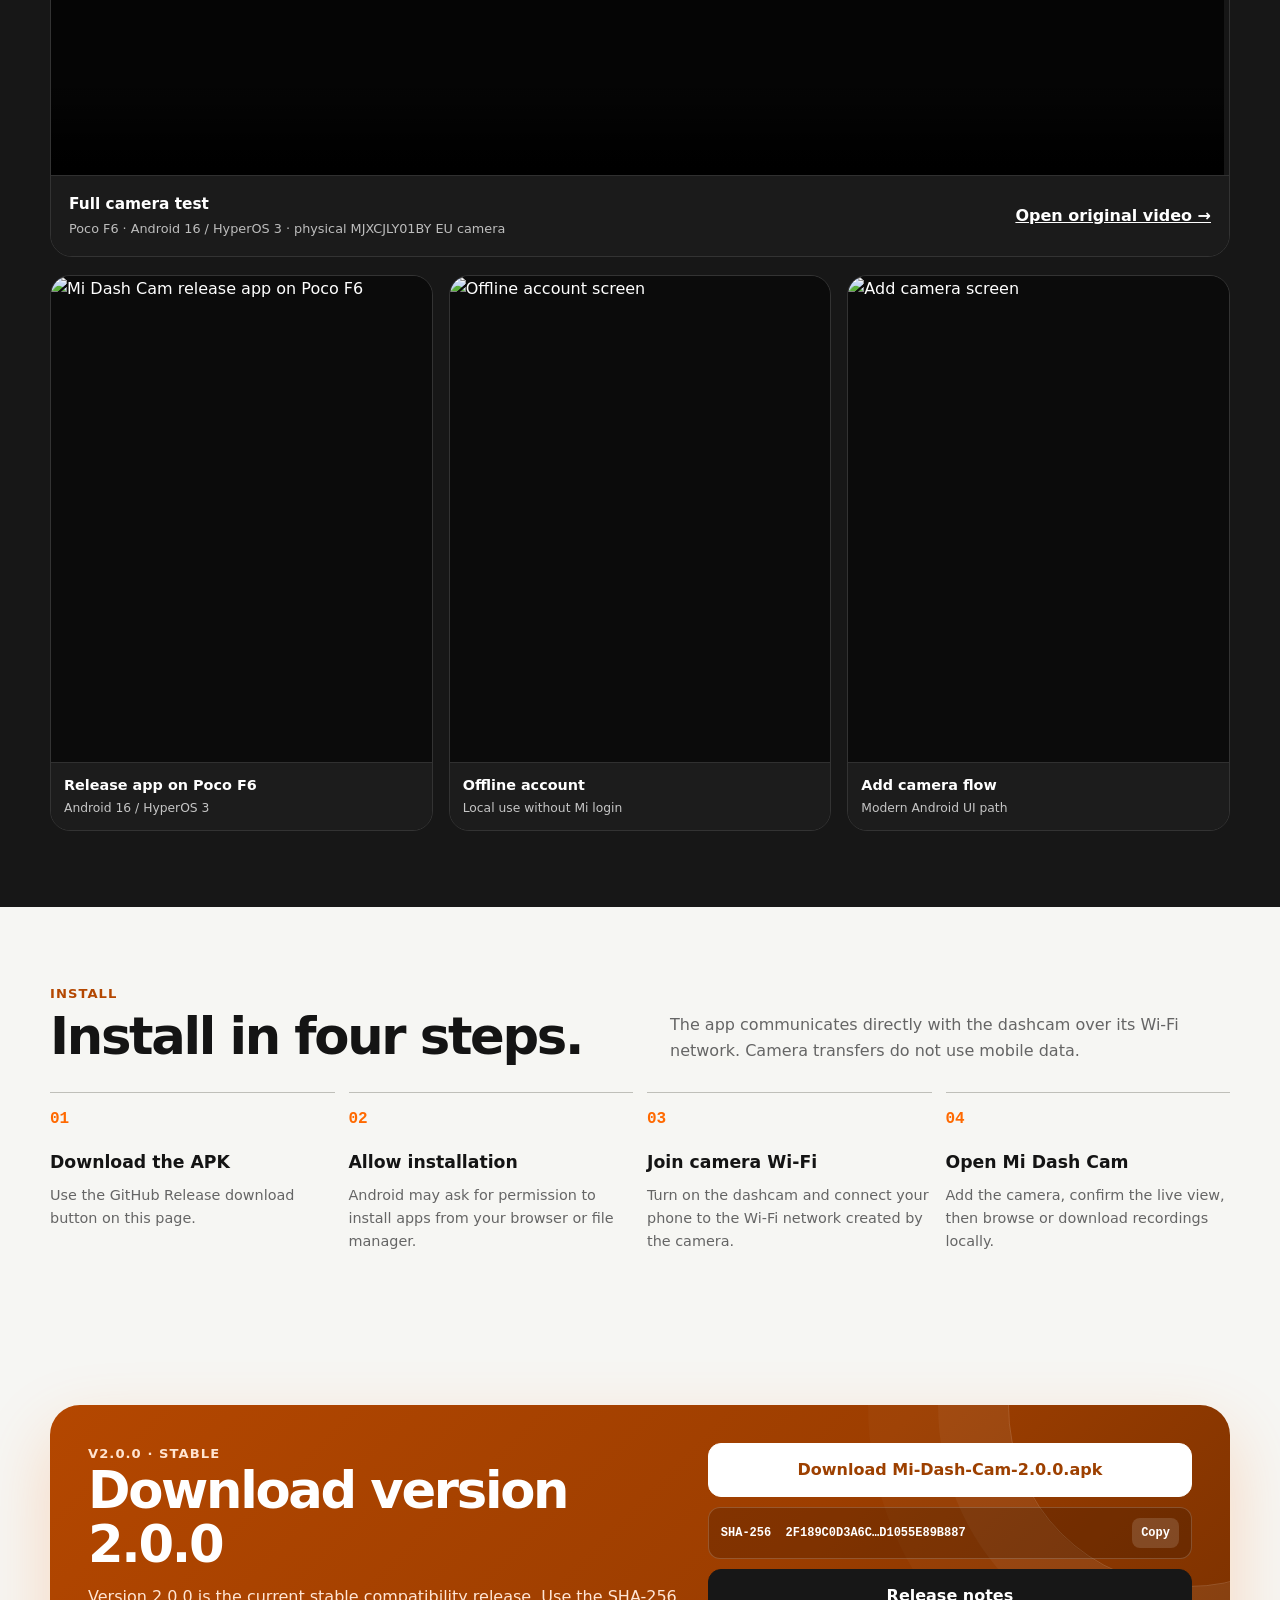
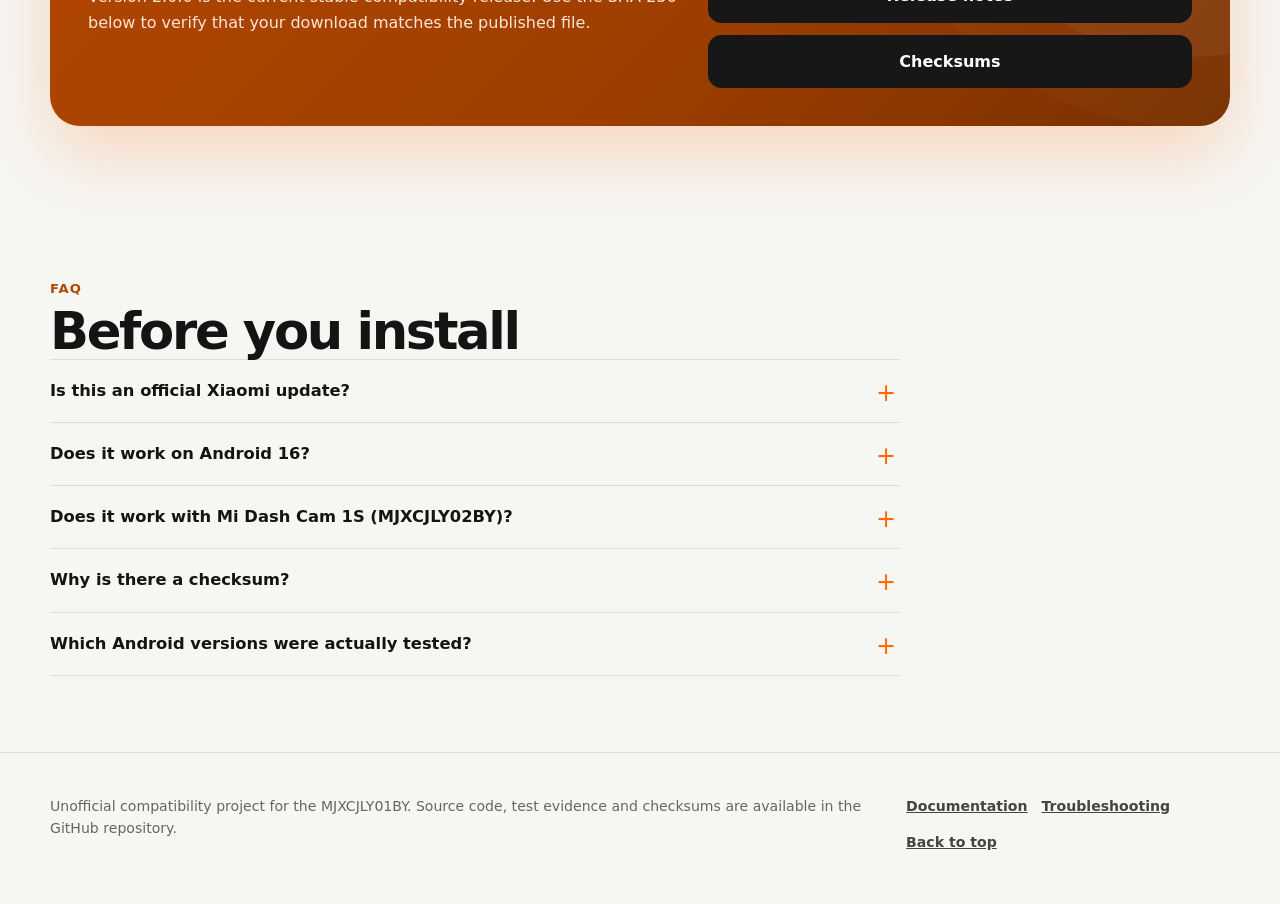
==== commit 33beb3e0: "docs: refine localized project copy" ====
--- a/site/index.html
+++ b/site/index.html
@@ -4,7 +4,7 @@
   <meta charset="utf-8">
   <meta name="viewport" content="width=device-width,initial-scale=1">
   <title>Xiaomi Mi Dash Cam MJXCJLY01BY — APK for Android 15/16 and HyperOS</title>
-  <meta name="description" content="Compatibility APK for the European Xiaomi Mi Dash Cam MJXCJLY01BY on current Android versions and HyperOS. Wi-Fi, live preview, recordings, downloads and playback were tested with a physical camera.">
+  <meta name="description" content="Updated APK for the European Xiaomi Mi Dash Cam MJXCJLY01BY on current Android versions and HyperOS. Wi-Fi, live preview, recordings, downloads and playback were tested with a physical camera.">
   <meta name="robots" content="index,follow,max-image-preview:large,max-snippet:-1,max-video-preview:-1">
   <meta name="theme-color" content="#f6f6f3">
   <link rel="canonical" href="https://void-man-1.github.io/Xiaomi-Mi-Dash-Cam-MJXCJLY01BY-Android-APK-Fix/">
@@ -17,18 +17,18 @@
   <meta property="og:type" content="website">
   <meta property="og:site_name" content="Mi Dash Cam Android Fix">
   <meta property="og:title" content="Xiaomi Mi Dash Cam MJXCJLY01BY — APK for Android 15/16 and HyperOS">
-  <meta property="og:description" content="Compatibility APK for the European Xiaomi Mi Dash Cam MJXCJLY01BY on current Android versions and HyperOS. Wi-Fi, live preview, recordings, downloads and playback were tested with a physical camera.">
+  <meta property="og:description" content="Updated APK for the European Xiaomi Mi Dash Cam MJXCJLY01BY on current Android versions and HyperOS. Wi-Fi, live preview, recordings, downloads and playback were tested with a physical camera.">
   <meta property="og:url" content="https://void-man-1.github.io/Xiaomi-Mi-Dash-Cam-MJXCJLY01BY-Android-APK-Fix/">
   <meta property="og:image" content="https://void-man-1.github.io/Xiaomi-Mi-Dash-Cam-MJXCJLY01BY-Android-APK-Fix/social-preview.png">
   <meta property="og:image:width" content="1200">
   <meta property="og:image:height" content="630">
   <meta name="twitter:card" content="summary_large_image">
   <meta name="twitter:title" content="Xiaomi Mi Dash Cam MJXCJLY01BY — APK for Android 15/16 and HyperOS">
-  <meta name="twitter:description" content="Compatibility APK for the European Xiaomi Mi Dash Cam MJXCJLY01BY on current Android versions and HyperOS. Wi-Fi, live preview, recordings, downloads and playback were tested with a physical camera.">
+  <meta name="twitter:description" content="Updated APK for the European Xiaomi Mi Dash Cam MJXCJLY01BY on current Android versions and HyperOS. Wi-Fi, live preview, recordings, downloads and playback were tested with a physical camera.">
   <meta name="twitter:image" content="https://void-man-1.github.io/Xiaomi-Mi-Dash-Cam-MJXCJLY01BY-Android-APK-Fix/social-preview.png">
   <link rel="icon" href="media/app-icon.png">
   <link rel="stylesheet" href="styles.css">
-  <script type="application/ld+json">{"@context":"https://schema.org","@type":"SoftwareApplication","name":"Xiaomi Mi Dash Cam MJXCJLY01BY Android APK Fix","applicationCategory":"UtilitiesApplication","operatingSystem":"Android","softwareVersion": "2.0.0","isAccessibleForFree":true,"description":"Compatibility APK for the European Xiaomi Mi Dash Cam MJXCJLY01BY on current Android versions and HyperOS. Wi-Fi, live preview, recordings, downloads and playback were tested with a physical camera.","url":"https://void-man-1.github.io/Xiaomi-Mi-Dash-Cam-MJXCJLY01BY-Android-APK-Fix/","downloadUrl": "https://github.com/Void-Man-1/Xiaomi-Mi-Dash-Cam-MJXCJLY01BY-Android-APK-Fix/releases/download/v2.0.0/Mi-Dash-Cam-2.0.0.apk","softwareRequirements":"Xiaomi Mi Dash Cam MJXCJLY01BY European/EU model","codeRepository":"https://github.com/Void-Man-1/Xiaomi-Mi-Dash-Cam-MJXCJLY01BY-Android-APK-Fix","releaseNotes": "https://github.com/Void-Man-1/Xiaomi-Mi-Dash-Cam-MJXCJLY01BY-Android-APK-Fix/releases/tag/v2.0.0"}</script>
+  <script type="application/ld+json">{"@context":"https://schema.org","@type":"SoftwareApplication","name":"Xiaomi Mi Dash Cam MJXCJLY01BY Android APK Fix","applicationCategory":"UtilitiesApplication","operatingSystem":"Android","softwareVersion": "2.0.0","isAccessibleForFree":true,"description":"Updated APK for the European Xiaomi Mi Dash Cam MJXCJLY01BY on current Android versions and HyperOS. Wi-Fi, live preview, recordings, downloads and playback were tested with a physical camera.","url":"https://void-man-1.github.io/Xiaomi-Mi-Dash-Cam-MJXCJLY01BY-Android-APK-Fix/","downloadUrl": "https://github.com/Void-Man-1/Xiaomi-Mi-Dash-Cam-MJXCJLY01BY-Android-APK-Fix/releases/download/v2.0.0/Mi-Dash-Cam-2.0.0.apk","softwareRequirements":"Xiaomi Mi Dash Cam MJXCJLY01BY European/EU model","codeRepository":"https://github.com/Void-Man-1/Xiaomi-Mi-Dash-Cam-MJXCJLY01BY-Android-APK-Fix","releaseNotes": "https://github.com/Void-Man-1/Xiaomi-Mi-Dash-Cam-MJXCJLY01BY-Android-APK-Fix/releases/tag/v2.0.0"}</script>
   <script type="application/ld+json">{"@context":"https://schema.org","@type":"FAQPage","mainEntity":[{"@type":"Question","name":"Is this an official Xiaomi update?","acceptedAnswer":{"@type":"Answer","text":"No. This is an independent compatibility project for companion software that is no longer maintained. Xiaomi, Mi, Mijia and 70mai names belong to their respective owners."}},{"@type":"Question","name":"Does it work on Android 16?","acceptedAnswer":{"@type":"Answer","text":"Yes, on the tested setup. Version 2.0.0 completed a full physical-camera test on a Poco F6 running Android 16 / HyperOS 3."}},{"@type":"Question","name":"Does it work with Mi Dash Cam 1S (MJXCJLY02BY)?","acceptedAnswer":{"@type":"Answer","text":"No compatibility claim is made for MJXCJLY02BY. Check the model label and use this project only for MJXCJLY01BY EU."}},{"@type":"Question","name":"Why is there a checksum?","acceptedAnswer":{"@type":"Answer","text":"A SHA-256 checksum lets you confirm that the APK you downloaded matches the file published by this project. Android also requires APKs to be signed; this build uses the project’s release key, not Xiaomi’s original key."}},{"@type":"Question","name":"Which Android versions were actually tested?","acceptedAnswer":{"@type":"Answer","text":"Physical or emulator testing is documented for Android 8.1, 9 and 12 through 16. Android 10–11 are not currently claimed as tested."}}]}</script>
 </head>
 <body>
@@ -66,13 +66,13 @@
 <article class="feature"><div class="feature-icon">↧</div><h3>Installs on Android 15 and 16</h3><p>Updates the app’s Android and CPU compatibility so it installs normally on Android 15 and 16.</p></article>
 <article class="feature"><div class="feature-icon">◉</div><h3>Live preview restored</h3><p>Repairs the legacy stream path and uses RTSP over TCP. Visible live video was verified with the physical camera.</p></article>
 <article class="feature"><div class="feature-icon">◎</div><h3>Local use without a Mi account</h3><p>The app starts with an Offline account and works directly with the camera without the obsolete Xiaomi sign-in flow.</p></article>
-<article class="feature"><div class="feature-icon">▤</div><h3>Recordings and downloads</h3><p>The recording list, thumbnails, downloads and playback were tested during physical-camera acceptance.</p></article>
+<article class="feature"><div class="feature-icon">▤</div><h3>Recordings and downloads</h3><p>The recording list, thumbnails, downloads and playback were tested with the camera.</p></article>
 <article class="feature"><div class="feature-icon">⌁</div><h3>ARM64 and 16 KiB support</h3><p>Adds ARM64 and 16 KiB page-size compatibility while retaining ARMv7 support for older devices.</p></article>
 <article class="feature"><div class="feature-icon">?</div><h3>Help works offline</h3><p>Unavailable web help pages were replaced with bundled guidance and manuals that remain available offline.</p></article>
 </div></div></section>
 <section class="section proof-section"><div class="wrap reveal"><div class="section-head"><div><div class="kicker">Verification</div><h2>Tested with the actual camera.</h2></div><p>The published 2.0.0 APK was tested with the actual European camera. Other Android versions were tested separately, with the limits of that evidence documented in the repository.</p></div><figure class="evidence-video">
 <div class="video-stage"><video controls playsinline preload="metadata" poster="media/poco-f6-android16-v2.0.0-video-poster.jpg" aria-label="Physical-camera test video"><source src="media/poco-f6-android16-v2.0.0-full-camera-test.mp4" type="video/mp4">Your browser cannot play this MP4. Open the original video on GitHub.</video></div>
-<figcaption class="video-meta"><div><strong>Physical-camera acceptance test</strong><span>Poco F6 · Android 16 / HyperOS 3 · physical MJXCJLY01BY EU camera</span></div><a href="https://github.com/Void-Man-1/Xiaomi-Mi-Dash-Cam-MJXCJLY01BY-Android-APK-Fix/blob/main/assets/evidence/poco-f6-android16-v2.0.0-full-camera-test.mp4">Open original video →</a></figcaption>
+<figcaption class="video-meta"><div><strong>Full camera test</strong><span>Poco F6 · Android 16 / HyperOS 3 · physical MJXCJLY01BY EU camera</span></div><a href="https://github.com/Void-Man-1/Xiaomi-Mi-Dash-Cam-MJXCJLY01BY-Android-APK-Fix/blob/main/assets/evidence/poco-f6-android16-v2.0.0-full-camera-test.mp4">Open original video →</a></figcaption>
 </figure>
 <div class="gallery">
 <figure class="shot"><img src="media/screenshots/poco-f6-v2.0.0-main.png" alt="Mi Dash Cam release app on Poco F6" loading="lazy"><figcaption class="shot-caption"><strong>Release app on Poco F6</strong><span>Android 16 / HyperOS 3</span></figcaption></figure>
